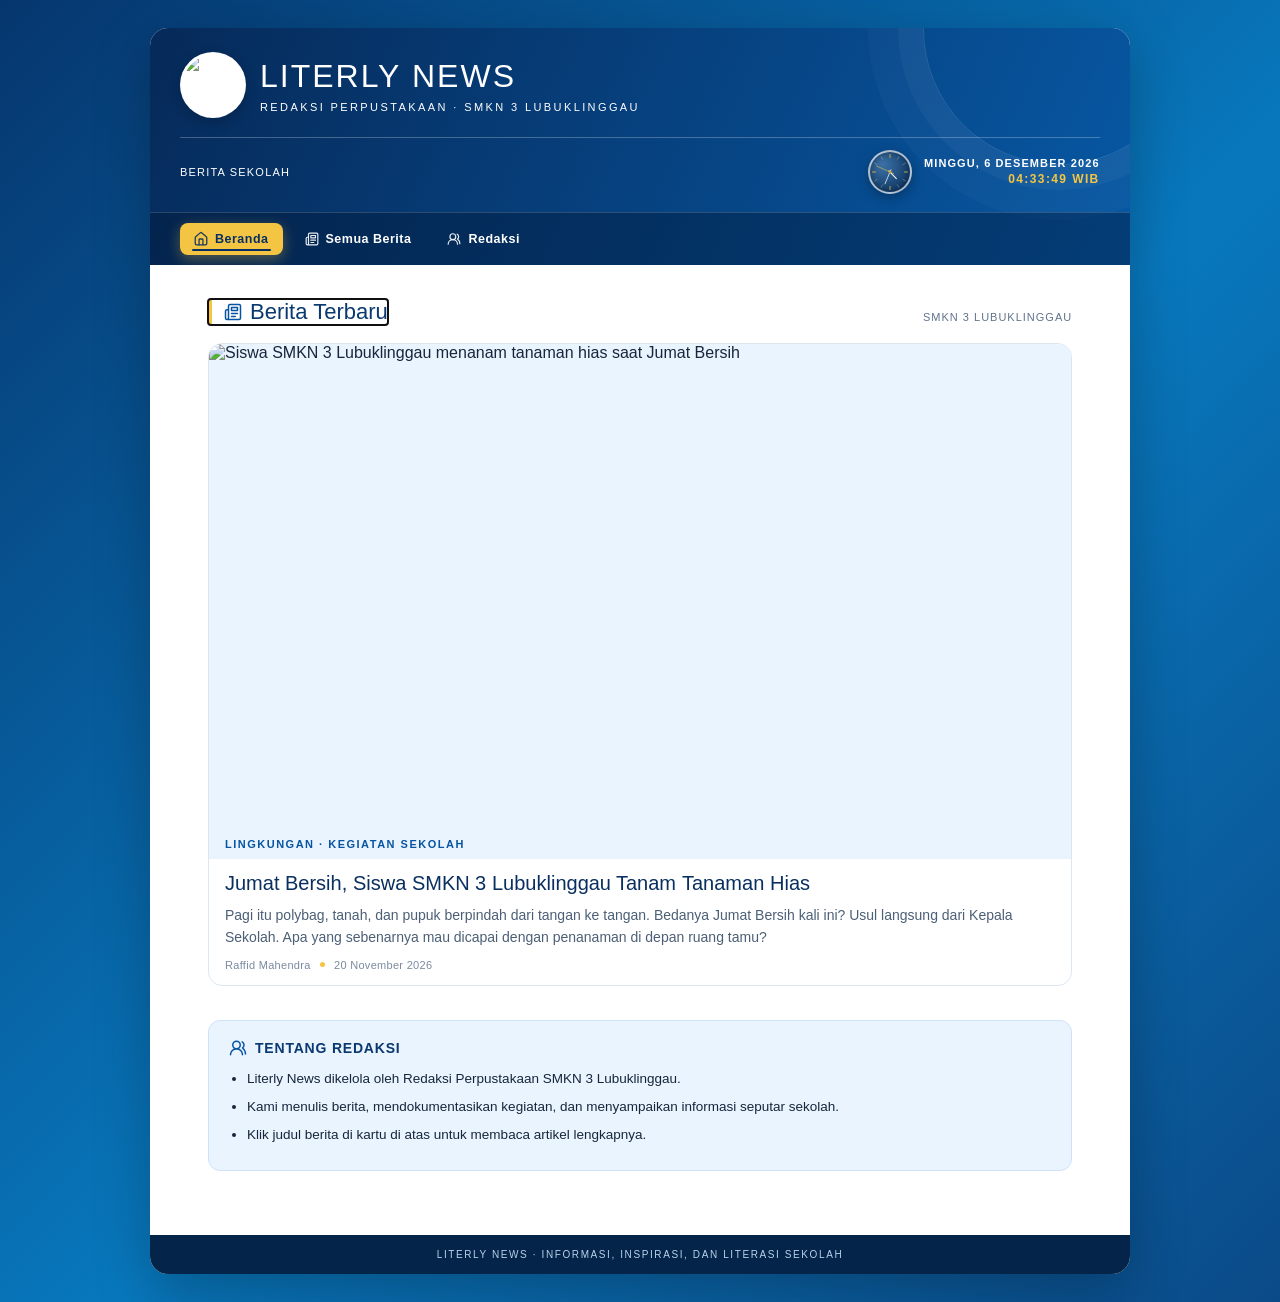
==== index.html @ e8be9c60 "Add files via upload" ====
<!DOCTYPE html>
<html lang="id">
<head>
<meta charset="UTF-8">
<meta name="viewport" content="width=device-width, initial-scale=1.0">
<meta name="theme-color" content="#073b78">
<title>Literly News</title>
<meta name="description" content="Literly News, media berita Redaksi Perpustakaan SMKN 3 Lubuklinggau. Liputan kegiatan sekolah, dokumentasi, dan informasi terbaru seputar siswa dan guru.">
<meta name="keywords" content="Literly News, SMKN 3 Lubuklinggau, berita sekolah, redaksi perpustakaan, kegiatan siswa">
<meta name="author" content="Redaksi Perpustakaan SMKN 3 Lubuklinggau">
<meta name="robots" content="index, follow">
<link rel="canonical" href="https://literlynews.my.id/">
<link rel="icon" type="image/png" href="assets/logo.png">
<link rel="apple-touch-icon" href="assets/logo.png">
<link rel="shortcut icon" href="assets/logo.png">
<meta property="og:type" content="website">
<meta property="og:site_name" content="Literly News">
<meta property="og:locale" content="id_ID">
<meta property="og:title" content="Literly News">
<meta property="og:description" content="Media berita Redaksi Perpustakaan SMKN 3 Lubuklinggau: liputan kegiatan sekolah, dokumentasi, dan informasi terbaru.">
<meta property="og:image" content="https://literlynews.my.id/assets/banner-utama.jpg">
<meta property="og:image:width" content="1200">
<meta property="og:image:height" content="650">
<meta property="og:url" content="https://literlynews.my.id/">
<meta name="twitter:card" content="summary_large_image">
<meta name="twitter:title" content="Literly News">
<meta name="twitter:description" content="Media berita Redaksi Perpustakaan SMKN 3 Lubuklinggau: liputan kegiatan sekolah, dokumentasi, dan informasi terbaru.">
<meta name="twitter:image" content="https://literlynews.my.id/assets/banner.jpg">
<script type="application/ld+json">
{
  "@context": "https://schema.org",
  "@type": "NewsMediaOrganization",
  "name": "Literly News",
  "url": "https://literlynews.my.id",
  "logo": "https://literlynews.my.id/assets/logo.png",
  "parentOrganization": {
    "@type": "EducationalOrganization",
    "name": "SMKN 3 Lubuklinggau"
  }
}
</script>
<style>
@font-face {
  font-family: 'Poppins';
  src: url('assets/fonts/Poppins.ttf') format('truetype');
  font-weight: normal;
  font-style: normal;
  font-display: swap;
}
@font-face {
  font-family: 'Impact Display';
  src: url('assets/fonts/Impact.ttf') format('truetype');
  font-weight: normal;
  font-style: normal;
  font-display: swap;
}
@font-face {
  font-family: 'Arial Narrow Custom';
  src: url('assets/fonts/ArialNarrow.ttf') format('truetype');
  font-weight: normal;
  font-style: normal;
  font-display: swap;
}

:root {
  --navy: #082f63;
  --blue: #0755a2;
  --sky: #eaf4ff;
  --ink: #17263b;
  --muted: #60738c;
  --gold: #f4c542;
  --white: #fff;
  --font-body: 'Poppins', Arial, Helvetica, sans-serif;
  --font-display: 'Impact Display', Impact, 'Arial Narrow Custom', sans-serif;
  --font-label: 'Arial Narrow Custom', 'Arial Narrow', Arial, sans-serif;
  --ease-reveal: cubic-bezier(.16, .84, .44, 1);
  --ease-spring: cubic-bezier(.34, 1.56, .64, 1);
}

* { box-sizing: border-box; }
html { scroll-behavior: smooth; }

body {
  margin: 0;
  color: var(--ink);
  font-family: var(--font-body);
  background: linear-gradient(135deg, #06366e 0%, #0878bd 55%, #0b4a88 100%);
  min-height: 100vh;
  padding: 28px 14px;
}

.page {
  max-width: 980px;
  margin: 0 auto;
  background: #fff;
  border-radius: 18px;
  overflow: hidden;
  box-shadow: 0 18px 55px rgba(0,0,0,.25);
  position: relative;
}

.masthead {
  background: linear-gradient(115deg, #062a59, #0758a4);
  color: #fff;
  padding: 24px 30px 20px;
  position: relative;
  overflow: hidden;
}

.masthead::after {
  content: "";
  position: absolute;
  width: 270px;
  height: 270px;
  border: 1px solid rgba(255,255,255,.13);
  border-radius: 50%;
  right: -65px;
  top: -135px;
  box-shadow: 0 0 0 25px rgba(255,255,255,.035), 0 0 0 55px rgba(255,255,255,.025);
  pointer-events: none;
}

.brand {
  display: flex;
  align-items: center;
  gap: 14px;
  position: relative;
  z-index: 1;
}

.brand img {
  width: 66px;
  height: 66px;
  object-fit: contain;
  background: #fff;
  border-radius: 50%;
  padding: 3px;
  box-shadow: 0 4px 14px rgba(0,0,0,.2);
}

.brand-name {
  font-family: var(--font-display);
  font-weight: 400;
  font-size: clamp(23px, 4.4vw, 32px);
  letter-spacing: 2px;
}

.brand-sub {
  font-family: var(--font-label);
  font-size: 11px;
  letter-spacing: 2.4px;
  text-transform: uppercase;
  opacity: .88;
  margin-top: 6px;
}

.topline {
  font-family: var(--font-label);
  margin-top: 19px;
  border-top: 1px solid rgba(255,255,255,.25);
  padding-top: 12px;
  display: flex;
  justify-content: space-between;
  align-items: center;
  gap: 12px;
  flex-wrap: wrap;
  font-size: 11px;
  letter-spacing: 1.2px;
  text-transform: uppercase;
  position: relative;
  z-index: 1;
}

.clock-widget {
  display: inline-flex;
  align-items: center;
  gap: 12px;
}

.analog-clock {
  width: 44px;
  height: 44px;
  border-radius: 50%;
  background: radial-gradient(circle at 30% 30%, rgba(255,255,255,.22), rgba(4, 24, 52, .65));
  border: 2px solid rgba(255,255,255,.65);
  box-shadow: 0 4px 12px rgba(0,0,0,.28), inset 0 0 8px rgba(0,0,0,.35);
  flex: 0 0 auto;
}

.analog-clock .tick {
  stroke: rgba(255,255,255,.55);
  stroke-width: 1.2;
  stroke-linecap: round;
}

.analog-clock .tick-major {
  stroke: var(--gold);
  stroke-width: 1.8;
}

.analog-clock .hand-hour {
  stroke: #fff;
  stroke-width: 2.4;
  stroke-linecap: round;
}

.analog-clock .hand-min {
  stroke: #e2f0ff;
  stroke-width: 1.8;
  stroke-linecap: round;
}

.analog-clock .hand-sec {
  stroke: var(--gold);
  stroke-width: 1.2;
  stroke-linecap: round;
  transition: transform .15s cubic-bezier(.4, 2.08, .55, .44);
}

.clock-text {
  display: flex;
  flex-direction: column;
  align-items: flex-end;
  line-height: 1.35;
}

.clock-date {
  font-weight: 700;
  color: #fff;
  letter-spacing: 1.1px;
}

.clock-time {
  font-variant-numeric: tabular-nums;
  color: var(--gold);
  font-weight: 700;
  font-size: 12px;
  letter-spacing: 1.4px;
}

/* Navigasi Utama */
.main-nav {
  position: relative;
  z-index: 10;
  display: flex;
  align-items: center;
  gap: 8px;
  margin: 18px -30px -20px;
  padding: 10px 30px;
  background: rgba(2,25,55,.42);
  border-top: 1px solid rgba(255,255,255,.16);
  overflow-x: auto;
  scrollbar-width: none;
}
.main-nav::-webkit-scrollbar { display: none; }

.nav-indicator {
  position: absolute;
  top: 10px;
  bottom: 10px;
  left: 0;
  background: var(--gold);
  border-radius: 8px;
  box-shadow: 0 4px 14px rgba(244, 197, 66, .35);
  transition: transform .38s var(--ease-spring), width .38s var(--ease-spring), opacity .25s ease;
  z-index: 0;
  pointer-events: none;
}

.main-nav a {
  font-family: var(--font-label);
  color: #fff;
  text-decoration: none;
  white-space: nowrap;
  font-size: 12.5px;
  font-weight: 700;
  letter-spacing: .5px;
  padding: 9px 14px;
  border-radius: 8px;
  display: inline-flex;
  align-items: center;
  gap: 7px;
  position: relative;
  z-index: 1;
  overflow: hidden;
  transition: color .28s ease, transform .22s var(--ease-spring), background-color .25s ease;
  -webkit-tap-highlight-color: transparent;
  cursor: pointer;
}

.main-nav a:not([aria-current="page"]):hover,
.main-nav a:not([aria-current="page"]):focus-visible {
  background: rgba(255,255,255,.14);
  transform: translateY(-2px);
  outline: none;
}

.main-nav a:active {
  transform: scale(0.95);
}

.main-nav a .icon {
  transition: transform .3s var(--ease-spring), color .28s ease;
}

.main-nav a:hover .icon {
  transform: scale(1.18) rotate(-6deg);
}

.main-nav a::after {
  content: "";
  position: absolute;
  left: 12px;
  right: 12px;
  bottom: 4px;
  height: 2.5px;
  border-radius: 2px;
  background: currentColor;
  transform: scaleX(0);
  transform-origin: center;
  transition: transform .35s var(--ease-spring), opacity .25s ease;
  opacity: 0;
}

.main-nav a:not([aria-current="page"]):hover::after {
  transform: scaleX(0.65);
  opacity: .75;
}

.main-nav a[aria-current="page"] {
  color: #082f63;
}

.main-nav a[aria-current="page"] .icon {
  color: #082f63;
  transform: scale(1.1);
}

.main-nav a[aria-current="page"]::after {
  background: #082f63;
  transform: scaleX(1);
  opacity: 1;
}

.main-nav.no-indicator a[aria-current="page"] {
  background: var(--gold);
}

section[id],
article[id],
figure[id] {
  scroll-margin-top: 18px;
}

.content {
  padding: 34px clamp(20px, 5vw, 58px) 40px;
  position: relative;
  display: grid;
}

.content > .watermark,
.content > .view {
  grid-area: 1 / 1;
}

/* Memastikan view yang disembunyikan menggunakan display: none agar tidak menutupi view aktif */
.view[hidden] {
  display: none !important;
}

.watermark {
  position: absolute;
  width: min(48%, 360px);
  left: 50%;
  top: 48%;
  transform: translate(-50%, -50%);
  opacity: .055;
  pointer-events: none;
  z-index: 0;
}

.article {
  position: relative;
  z-index: 1;
}

.kicker {
  font-family: var(--font-label);
  color: var(--blue);
  font-size: 12px;
  font-weight: 800;
  letter-spacing: 2px;
  text-transform: uppercase;
}

h1 {
  font-family: var(--font-display);
  font-weight: 400;
  color: #092f60;
  font-size: clamp(28px, 5vw, 44px);
  line-height: 1.15;
  margin: 12px 0 14px;
  letter-spacing: .3px;
}

.deck {
  color: #52677f;
  font-size: 16px;
  line-height: 1.6;
  max-width: 780px;
  margin: 0 0 20px;
}

.byline {
  font-family: var(--font-label);
  display: flex;
  align-items: center;
  gap: 10px;
  border-top: 1px solid #dce6f0;
  border-bottom: 1px solid #dce6f0;
  padding: 12px 0;
  margin-bottom: 22px;
  color: #51657c;
  font-size: 12px;
  letter-spacing: .3px;
  flex-wrap: wrap;
}

.byline .icon {
  width: 14px;
  height: 14px;
  color: var(--blue);
}

.dot {
  width: 5px;
  height: 5px;
  background: var(--gold);
  border-radius: 50%;
  flex: 0 0 auto;
}

.hero {
  margin: 0 0 22px;
}

.hero img {
  width: 100%;
  max-height: 490px;
  object-fit: cover;
  display: block;
  border-radius: 12px;
}

figcaption {
  font-size: 12px;
  color: #66788c;
  line-height: 1.5;
  margin-top: 8px;
}

p {
  font-size: 15.5px;
  line-height: 1.75;
  margin: 0 0 16px;
  text-align: left;
}

.lead {
  font-size: 16px;
}

.lead::first-letter {
  font-family: var(--font-display);
  float: left;
  font-size: 52px;
  line-height: .85;
  padding: 6px 8px 0 0;
  color: #0755a2;
  font-weight: 400;
}

h2 {
  font-family: var(--font-display);
  font-weight: 400;
  color: #0a3970;
  font-size: 22px;
  margin: 28px 0 12px;
  padding-left: 12px;
  border-left: 4px solid var(--gold);
  display: flex;
  align-items: center;
  gap: 8px;
}

.pullquote {
  margin: 22px 0;
  padding: 18px 20px;
  background: #eaf4ff;
  border-radius: 10px;
  border-left: 4px solid #0a62ad;
  color: #123c6d;
  font-size: 17px;
  line-height: 1.5;
  font-weight: 600;
}

.gallery {
  display: grid;
  grid-template-columns: 1fr 1fr;
  gap: 14px;
  margin: 20px 0 10px;
}

.gallery figure { margin: 0; }

.gallery img {
  width: 100%;
  height: 240px;
  object-fit: cover;
  border-radius: 10px;
  display: block;
}

.facts {
  background: rgba(231,243,255,.88);
  border: 1px solid #cfe2f6;
  border-radius: 12px;
  padding: 18px 20px;
  margin: 24px 0;
}

.facts h3 {
  font-family: var(--font-label);
  margin: 0 0 12px;
  color: #0a3970;
  font-size: 14px;
  letter-spacing: .8px;
  display: flex;
  align-items: center;
  gap: 8px;
}

.facts ul {
  margin: 0;
  padding-left: 18px;
}

.facts li {
  margin: 7px 0;
  font-size: 13.5px;
  line-height: 1.55;
}

.credits {
  margin-top: 30px;
  background: #082f63;
  color: #fff;
  border-radius: 12px;
  padding: 20px 22px;
}

.credits h2 {
  color: #fff;
  border-color: var(--gold);
  margin: 0 0 14px;
  font-size: 19px;
}

.credit-grid {
  display: grid;
  grid-template-columns: 1fr 1fr;
  gap: 12px 24px;
}

.credit-item {
  border-bottom: 1px solid rgba(255,255,255,.17);
  padding-bottom: 8px;
}

.credit-label {
  font-family: var(--font-label);
  color: #a9d3ff;
  font-size: 10px;
  letter-spacing: 1.4px;
  text-transform: uppercase;
  margin-bottom: 4px;
}

.credit-name {
  font-size: 13px;
  font-weight: 700;
  line-height: 1.45;
}

footer {
  font-family: var(--font-label);
  background: #05244a;
  color: #b9d2ec;
  text-align: center;
  padding: 14px;
  font-size: 10px;
  letter-spacing: 1.6px;
  text-transform: uppercase;
}

.back-home {
  font-family: var(--font-label);
  position: absolute;
  z-index: 5;
  top: 14px;
  left: 16px;
  background: rgba(8, 47, 99, .85);
  color: #fff;
  text-decoration: none;
  font-size: 11px;
  font-weight: 700;
  letter-spacing: .5px;
  padding: 8px 14px;
  border-radius: 20px;
  backdrop-filter: blur(4px);
  display: inline-flex;
  align-items: center;
  gap: 6px;
  transition: background .25s ease, transform .25s var(--ease-spring);
  cursor: pointer;
}

.back-home:hover {
  background: var(--gold);
  color: #082f63;
  transform: translateX(-3px);
}

.section-title {
  display: flex;
  align-items: baseline;
  justify-content: space-between;
  gap: 10px;
  margin: 0 0 18px;
}

.section-title h2 {
  margin: 0;
  padding-left: 12px;
  border-left: 4px solid var(--gold);
  color: #0a3970;
  font-size: 22px;
  display: flex;
  align-items: center;
  gap: 8px;
}

.section-title span {
  font-family: var(--font-label);
  font-size: 11px;
  color: var(--muted);
  letter-spacing: 1px;
  text-transform: uppercase;
}

.news-grid {
  display: grid;
  grid-template-columns: 1fr;
  gap: 18px;
  position: relative;
  z-index: 1;
}

.news-card {
  display: block;
  text-decoration: none;
  color: inherit;
  border: 1px solid #dce6f0;
  border-radius: 14px;
  overflow: hidden;
  background: #fff;
  cursor: pointer;
  transition: box-shadow .28s ease, transform .28s var(--ease-spring), border-color .28s ease;
}

.news-card:hover,
.news-card:focus {
  box-shadow: 0 14px 32px rgba(8,47,99,.18);
  border-color: #b4d1f0;
  transform: translateY(-4px);
  outline: none;
}

.news-card-thumb {
  width: 100%;
  aspect-ratio: 16 / 9;
  overflow: hidden;
  background: var(--sky);
}

.news-card-thumb img {
  width: 100%;
  height: 100%;
  object-fit: cover;
  display: block;
  transition: transform .45s var(--ease-reveal);
}

.news-card:hover .news-card-thumb img {
  transform: scale(1.03);
}

.news-card-kicker {
  font-family: var(--font-label);
  background: var(--sky);
  color: var(--blue);
  font-size: 11px;
  font-weight: 800;
  letter-spacing: 1.5px;
  text-transform: uppercase;
  padding: 9px 16px;
}

.news-card-title {
  font-family: var(--font-display);
  font-weight: 400;
  font-size: 20px;
  color: #092f60;
  line-height: 1.25;
  padding: 12px 16px 8px;
  margin: 0;
}

.news-card-summary {
  font-size: 14px;
  line-height: 1.6;
  color: #4c5f76;
  padding: 0 16px 10px;
  margin: 0;
}

.news-card-meta {
  font-family: var(--font-label);
  display: flex;
  gap: 9px;
  align-items: center;
  padding: 0 16px 14px;
  color: #7a8aa0;
  font-size: 11px;
  letter-spacing: .3px;
}

.empty-state {
  font-size: 13.5px;
  color: var(--muted);
  padding: 20px 2px;
}

/* Ikon SVG */
.icon {
  display: inline-block;
  width: 1em;
  height: 1em;
  flex: 0 0 auto;
  vertical-align: -0.15em;
  fill: none;
  stroke: currentColor;
  stroke-width: 2;
  stroke-linecap: round;
  stroke-linejoin: round;
}

.main-nav .icon {
  width: 14px;
  height: 14px;
  opacity: .92;
}

.section-title h2 .icon,
.facts h3 .icon {
  width: 18px;
  height: 18px;
  color: var(--blue);
}

.credits h2 .icon {
  width: 18px;
  height: 18px;
  color: var(--gold);
}

/* Sistem Animasi & Reveal */
@keyframes litFadeSlideUp {
  from { opacity: 0; transform: translateY(20px); }
  to   { opacity: 1; transform: translateY(0); }
}
@keyframes litFadeSlideDown {
  from { opacity: 0; transform: translateY(-20px); }
  to   { opacity: 1; transform: translateY(0); }
}
@keyframes litSlideLeft {
  from { opacity: 0; transform: translateX(24px); }
  to   { opacity: 1; transform: translateX(0); }
}
@keyframes litSlideRight {
  from { opacity: 0; transform: translateX(-24px); }
  to   { opacity: 1; transform: translateX(0); }
}
@keyframes litZoomIn {
  from { opacity: 0; transform: scale(.88); }
  to   { opacity: 1; transform: scale(1); }
}
@keyframes litZoomOut {
  from { opacity: 0; transform: scale(1.1); }
  to   { opacity: 1; transform: scale(1); }
}
@keyframes litBlurIn {
  from { opacity: 0; filter: blur(8px); transform: translateY(8px); }
  to   { opacity: 1; filter: blur(0); transform: translateY(0); }
}
@keyframes litRotateIn {
  from { opacity: 0; transform: rotate(-4deg) translateY(10px); }
  to   { opacity: 1; transform: rotate(0) translateY(0); }
}
@keyframes litFlipUp {
  from { opacity: 0; transform: perspective(700px) rotateX(45deg); }
  to   { opacity: 1; transform: perspective(700px) rotateX(0); }
}
@keyframes litFlipDown {
  from { opacity: 0; transform: perspective(700px) rotateX(-45deg); }
  to   { opacity: 1; transform: perspective(700px) rotateX(0); }
}
@keyframes litWipeLeft {
  from { opacity: 0; clip-path: inset(0 100% 0 0); }
  to   { opacity: 1; clip-path: inset(0 0 0 0); }
}
@keyframes litWipeRight {
  from { opacity: 0; clip-path: inset(0 0 0 100%); }
  to   { opacity: 1; clip-path: inset(0 0 0 0); }
}
@keyframes litPopIn {
  0%   { opacity: 0; transform: scale(.75); }
  70%  { opacity: 1; transform: scale(1.04); }
  100% { opacity: 1; transform: scale(1); }
}
@keyframes litBounceIn {
  0%   { opacity: 0; transform: translateY(-16px); }
  60%  { opacity: 1; transform: translateY(4px); }
  80%  { transform: translateY(-2px); }
  100% { opacity: 1; transform: translateY(0); }
}
@keyframes litFloatIn {
  from { opacity: 0; transform: translateY(14px) scale(.98); }
  to   { opacity: 1; transform: translateY(0) scale(1); }
}
@keyframes litSoftFocus {
  from { opacity: 0; filter: blur(8px); }
  to   { opacity: 1; filter: blur(0); }
}
@keyframes litScaleUp {
  from { opacity: 0; transform: scale(.92) translateY(8px); }
  to   { opacity: 1; transform: scale(1) translateY(0); }
}
@keyframes litWordIn {
  0%   { opacity: 0; transform: translateY(.65em) scale(.94); filter: blur(4px); }
  100% { opacity: 1; transform: translateY(0) scale(1); filter: blur(0); }
}

.reveal { opacity: 1; }
.lit-word { display: inline-block; will-change: transform, opacity, filter; }
.text-motion { backface-visibility: hidden; }

@media (prefers-reduced-motion: no-preference) {
  .reveal { opacity: 0; }
  .reveal.is-visible {
    animation: litFadeSlideUp .68s var(--ease-reveal) both;
    animation-delay: var(--reveal-delay, 0s);
  }
  .lit-word { opacity: 0; }
  .reveal-text.is-visible .lit-word {
    animation: litWordIn .58s var(--ease-spring) both;
  }
  .text-motion {
    opacity: 0;
    will-change: transform, opacity, filter;
  }
  .text-motion.is-text-visible {
    animation-name: var(--text-anim, litFadeSlideUp);
    animation-duration: .72s;
    animation-timing-function: var(--ease-reveal);
    animation-delay: var(--text-delay, 0ms);
    animation-fill-mode: both;
  }
}

.news-card-thumb.vt-share,
.hero img.vt-share {
  view-transition-name: article-hero;
}
::view-transition-old(article-hero),
::view-transition-new(article-hero) {
  height: 100%;
  object-fit: cover;
  overflow: hidden;
}
::view-transition-group(root) {
  animation-duration: .4s;
  animation-timing-function: ease-in-out;
}
@keyframes slide-to-left { to { transform: translateX(-100%); } }
@keyframes slide-from-right { from { transform: translateX(100%); } }
@keyframes slide-to-right { to { transform: translateX(100%); } }
@keyframes slide-from-left { from { transform: translateX(-100%); } }
html:active-view-transition-type(forward)::view-transition-old(root) { animation-name: slide-to-left; }
html:active-view-transition-type(forward)::view-transition-new(root) { animation-name: slide-from-right; }
html:active-view-transition-type(backward)::view-transition-old(root) { animation-name: slide-to-right; }
html:active-view-transition-type(backward)::view-transition-new(root) { animation-name: slide-from-left; }
@media (prefers-reduced-motion: reduce) {
  ::view-transition-group(*),
  ::view-transition-old(*),
  ::view-transition-new(*) {
    animation: none !important;
  }
}

@media (max-width: 620px) {
  body {
    padding: 0;
    background: #082f63;
  }
  .page { border-radius: 0; }
  .masthead { padding: 20px; }
  .main-nav {
    margin: 16px -20px -20px;
    padding: 9px 14px;
    gap: 4px;
  }
  .nav-indicator {
    top: 9px;
    bottom: 9px;
  }
  .main-nav a {
    font-size: 11px;
    padding: 9px 11px;
  }
  .content { padding: 24px 16px 28px; }
  .gallery { grid-template-columns: 1fr; }
  .gallery img {
    height: auto;
    max-height: 320px;
  }
  .credit-grid { grid-template-columns: 1fr; }
  p { font-size: 15px; }
  .back-home {
    position: static;
    display: inline-flex;
    margin: 0 0 14px;
  }
  h1 { font-size: clamp(24px, 6.5vw, 32px); }
  .news-card-title { font-size: 18px; }
}

@media print {
  body { background: #fff; padding: 0; }
  .page { box-shadow: none; border-radius: 0; }
}
</style>
</head>
<body>
<div class="page">
  <header class="masthead">
    <div class="brand">
      <img src="assets/logo.png" alt="Logo Literly News">
      <div>
        <div class="brand-name reveal" style="--reveal-delay:.05s" data-reveal-text>LITERLY NEWS</div>
        <div class="brand-sub">Redaksi Perpustakaan · SMKN 3 Lubuklinggau</div>
      </div>
    </div>
    <div class="topline">
      <span>Berita Sekolah</span>
      <div class="clock-widget" aria-label="Waktu saat ini">
        <svg class="analog-clock" viewBox="0 0 100 100" aria-hidden="true">
          <line class="tick tick-major" x1="50" y1="6" x2="50" y2="14"/>
          <line class="tick" x1="72" y1="11.9" x2="68.5" y2="18"/>
          <line class="tick" x1="88.1" y1="28" x2="82" y2="31.5"/>
          <line class="tick tick-major" x1="94" y1="50" x2="86" y2="50"/>
          <line class="tick" x1="88.1" y1="72" x2="82" y2="68.5"/>
          <line class="tick" x1="72" y1="88.1" x2="68.5" y2="82"/>
          <line class="tick tick-major" x1="50" y1="94" x2="50" y2="86"/>
          <line class="tick" x1="28" y1="88.1" x2="31.5" y2="82"/>
          <line class="tick" x1="11.9" y1="72" x2="18" y2="68.5"/>
          <line class="tick tick-major" x1="6" y1="50" x2="14" y2="50"/>
          <line class="tick" x1="11.9" y1="28" x2="18" y2="31.5"/>
          <line class="tick" x1="28" y1="11.9" x2="31.5" y2="18"/>
          <line id="clock-hour" class="hand-hour" x1="50" y1="54" x2="50" y2="27"/>
          <line id="clock-min" class="hand-min" x1="50" y1="56" x2="50" y2="18"/>
          <line id="clock-sec" class="hand-sec" x1="50" y1="60" x2="50" y2="14"/>
          <circle cx="50" cy="50" r="3.5" fill="#f4c542"/>
          <circle cx="50" cy="50" r="1.5" fill="#082f63"/>
        </svg>
        <div class="clock-text">
          <span class="clock-date" id="live-date">Sabtu, 21 November 2026</span>
          <span class="clock-time" id="live-time">13:40:00 WIB</span>
        </div>
      </div>
    </div>
    <nav class="main-nav no-indicator" aria-label="Menu utama">
      <div class="nav-indicator" aria-hidden="true"></div>
      <a href="#beranda">
        <svg class="icon" viewBox="0 0 24 24" aria-hidden="true"><path d="M15 21v-8a1 1 0 0 0-1-1h-4a1 1 0 0 0-1 1v8"/><path d="M3 10a2 2 0 0 1 .709-1.528l7-5.999a2 2 0 0 1 2.582 0l7 5.999A2 2 0 0 1 21 10v9a2 2 0 0 1-2 2H5a2 2 0 0 1-2-2z"/></svg>
        Beranda
      </a>
      <a href="#berita">
        <svg class="icon" viewBox="0 0 24 24" aria-hidden="true"><path d="M4 22h16a2 2 0 0 0 2-2V4a2 2 0 0 0-2-2H8a2 2 0 0 0-2 2v16a2 2 0 0 1-2 2Zm0 0a2 2 0 0 1-2-2v-9c0-1.1.9-2 2-2h2"/><path d="M18 14h-8"/><path d="M15 18h-5"/><path d="M10 6h8v4h-8V6Z"/></svg>
        Semua Berita
      </a>
      <a href="#redaksi">
        <svg class="icon" viewBox="0 0 24 24" aria-hidden="true"><path d="M18 21a8 8 0 0 0-16 0"/><circle cx="10" cy="8" r="5"/><path d="M22 20c0-3.37-2-6.5-4-8a5 5 0 0 0-.45-8.3"/></svg>
        Redaksi
      </a>
    </nav>
  </header>

  <main class="content">
    <img class="watermark" src="assets/logo.png" alt="">

    <div id="beranda" class="view">
      <section id="berita">
        <div class="section-title reveal">
          <h2 id="judul-beranda" tabindex="-1">
            <svg class="icon" viewBox="0 0 24 24" aria-hidden="true"><path d="M4 22h16a2 2 0 0 0 2-2V4a2 2 0 0 0-2-2H8a2 2 0 0 0-2 2v16a2 2 0 0 1-2 2Zm0 0a2 2 0 0 1-2-2v-9c0-1.1.9-2 2-2h2"/><path d="M18 14h-8"/><path d="M15 18h-5"/><path d="M10 6h8v4h-8V6Z"/></svg>
            Berita Terbaru
          </h2>
          <span>SMKN 3 Lubuklinggau</span>
        </div>

        <div class="news-grid"></div>
        <noscript>
          <p class="empty-state">Aktifkan JavaScript untuk melihat daftar berita, atau buka tautan berita secara langsung lewat tagar (#) di URL.</p>
        </noscript>
      </section>

      <section class="facts reveal" id="redaksi" style="margin-top:34px;">
        <h3>
          <svg class="icon" viewBox="0 0 24 24" aria-hidden="true"><path d="M18 21a8 8 0 0 0-16 0"/><circle cx="10" cy="8" r="5"/><path d="M22 20c0-3.37-2-6.5-4-8a5 5 0 0 0-.45-8.3"/></svg>
          TENTANG REDAKSI
        </h3>
        <ul>
          <li>Literly News dikelola oleh Redaksi Perpustakaan SMKN 3 Lubuklinggau.</li>
          <li>Kami menulis berita, mendokumentasikan kegiatan, dan menyampaikan informasi seputar sekolah.</li>
          <li>Klik judul berita di kartu di atas untuk membaca artikel lengkapnya.</li>
        </ul>
      </section>
    </div>

    <!-- Perbaikan pada elemen article agar tidak tertahan oleh atribut hidden hingga menghalangi klik -->
    <article class="article view" id="artikel-jumat-bersih" hidden>
      <a href="#beranda" class="back-home">
        <svg class="icon" viewBox="0 0 24 24" aria-hidden="true"><path d="m12 19-7-7 7-7"/><path d="M19 12H5"/></svg>
        Kembali ke Beranda
      </a>
      <div class="kicker">Lingkungan · Kegiatan Sekolah</div>
      <h1 data-reveal-text>Jumat Bersih, Siswa SMKN 3 Lubuklinggau Tanam Tanaman Hias</h1>
      <div class="deck">Lewat Jumat Bersih, siswa bersama guru menata dan menanam berbagai tanaman di depan ruang tamu sekolah. Tujuannya sederhana: menambah hijau dan membuat lingkungan lebih asri.</div>
      <div class="byline">
        <strong>
          <svg class="icon" viewBox="0 0 24 24" aria-hidden="true"><circle cx="12" cy="8" r="5"/><path d="M20 21a8 8 0 0 0-16 0"/></svg>
          Reporter: Raffid Mahendra
        </strong>
        <span class="dot"></span>
        <span>
          <svg class="icon" viewBox="0 0 24 24" aria-hidden="true"><path d="M20 10c0 4.993-5.539 10.193-7.399 11.799a1 1 0 0 1-1.202 0C9.539 20.193 4 14.993 4 10a8 8 0 0 1 16 0"/><circle cx="12" cy="10" r="3"/></svg>
          SMKN 3 Lubuklinggau
        </span>
        <span class="dot"></span>
        <span>
          <svg class="icon" viewBox="0 0 24 24" aria-hidden="true"><path d="M8 2v4"/><path d="M16 2v4"/><rect width="18" height="18" x="3" y="4" rx="2"/><path d="M3 10h18"/><path d="M8 14h.01"/><path d="M12 14h.01"/><path d="M16 14h.01"/><path d="M8 18h.01"/><path d="M12 18h.01"/><path d="M16 18h.01"/></svg>
          20 November 2026
        </span>
      </div>

      <figure class="hero reveal">
        <img src="assets/jumat-pembersihan/wawancara.jpg" alt="Raffid Mahendra mewawancarai guru SMKN 3 Lubuklinggau">
        <figcaption>Raffid Mahendra mewawancarai Apriana Suzanti, S.Pd., soal kegiatan Jumat Bersih dan penanaman tanaman di sekolah.</figcaption>
      </figure>

      <p class="lead">Lubuklinggau — Jumat, 20 November 2026, SMKN 3 Lubuklinggau menggelar Jumat Bersih. Selain membersihkan area sekolah, siswa dan siswi juga menanam tanaman hias di depan ruang tamu. Kegiatan ini jadi salah satu cara sekolah menambah tanaman dan membuat halaman lebih hijau serta nyaman.</p>

      <p>Dari wawancara dengan Apriana Suzanti, S.Pd., penanaman dilakukan memakai polybag. Siswa bekerja bersama: menyiapkan tanah, menaruh pupuk, menanam, lalu menyiram agar tanaman bisa tumbuh baik.</p>

      <h2 class="reveal">Kerja Sama Siswa Jadi Kunci</h2>
      <p>Supaya cepat dan rapi, siswa membagi tugas. Ada yang mengisi tanah ke polybag, ada yang menambahkan pupuk, menanam bibit, dan menyiram. Setiap orang punya peran, jadi semuanya ikut bergerak.</p>

      <div class="pullquote reveal">“Kegiatan ini dilakukan untuk mengembangbiakkan tanaman yang ada serta melakukan penghijauan di beberapa lokasi di SMKN 3 Lubuklinggau agar lingkungan menjadi lebih asri dan segar.”</div>

      <p>Menurut Apriana Suzanti, S.Pd., ide ini datang dari Kepala SMKN 3 Lubuklinggau, Suhar Jendro, S.Pd., M.Pd. Penanaman tidak cuma di depan ruang tamu, tapi juga bagian dari upaya penghijauan di beberapa titik sekolah.</p>

      <div class="gallery reveal" id="galeri-jumat-bersih">
        <figure>
          <img src="assets/jumat-pembersihan/galeri-1.jpg" alt="Siswa menanam tanaman ke dalam polybag">
          <figcaption>Siswa mengisi polybag dengan media tanam dan menanam tumbuhan.</figcaption>
        </figure>
        <figure>
          <img src="assets/jumat-pembersihan/galeri-2.jpg" alt="Kegiatan Jumat Bersih di halaman SMKN 3 Lubuklinggau">
          <figcaption>Siswa dan guru bergotong royong merapikan serta menghijaukan lingkungan sekolah.</figcaption>
        </figure>
      </div>

      <h2 class="reveal">Lingkungan Sekolah yang Lebih Asri</h2>
      <p>Jumat Bersih kali ini menunjukkan bahwa kepedulian terhadap lingkungan bisa dimulai dari hal kecil yang dikerjakan bersama. Dengan pembagian tugas dan semangat gotong royong, proses penanaman berjalan lebih efektif.</p>

      <p>Harapannya, tanaman yang sudah ditanam terus dirawat. Lingkungan sekolah yang hijau dan tertata bisa membuat suasana lebih nyaman bagi seluruh warga SMKN 3 Lubuklinggau.</p>

      <section class="facts reveal" id="tentang-jumat-bersih">
        <h3>
          <svg class="icon" viewBox="0 0 24 24" aria-hidden="true"><circle cx="12" cy="12" r="10"/><path d="M12 16v-4"/><path d="M12 8h.01"/></svg>
          FAKTA KEGIATAN · 5W + 1H
        </h3>
        <ul>
          <li><strong>Apa:</strong> Jumat Bersih dan penanaman tanaman hias serta tanaman lainnya.</li>
          <li><strong>Siapa:</strong> Siswa dan siswi SMKN 3 Lubuklinggau; diusulkan oleh Kepala Sekolah, Suhar Jendro, S.Pd., M.Pd.</li>
          <li><strong>Kapan:</strong> Jumat, 20 November 2026.</li>
          <li><strong>Di mana:</strong> Area depan ruang tamu sekolah; tanaman ditanam memakai polybag.</li>
          <li><strong>Mengapa:</strong> Mengembangbiakkan tanaman dan melakukan penghijauan agar lingkungan sekolah lebih asri dan segar.</li>
          <li><strong>Bagaimana:</strong> Siswa membagi tugas mengisi tanah, menambahkan pupuk, menanam, dan menyiram.</li>
        </ul>
      </section>

      <section class="credits reveal" id="kredit-jumat-bersih">
        <h2>
          <svg class="icon" viewBox="0 0 24 24" aria-hidden="true"><path d="m15.477 12.89 1.515 8.526a.5.5 0 0 1-.81.47l-3.58-2.687a1 1 0 0 0-1.197 0l-3.586 2.686a.5.5 0 0 1-.81-.469l1.514-8.526"/><circle cx="12" cy="8" r="6"/></svg>
          Kredit Redaksi
        </h2>
        <div class="credit-grid">
          <div class="credit-item">
            <div class="credit-label">Editor Video</div>
            <div class="credit-name">Raffid Mahendra · X RPL</div>
          </div>
          <div class="credit-item">
            <div class="credit-label">Web Editor</div>
            <div class="credit-name">Raffid Mahendra · X RPL</div>
          </div>
          <div class="credit-item">
            <div class="credit-label">Cameraman</div>
            <div class="credit-name">Vazel Al-Raffi Rizky Putra</div>
          </div>
          <div class="credit-item">
            <div class="credit-label">Pewawancara</div>
            <div class="credit-name">Raffid Mahendra · X RPL</div>
          </div>
          <div class="credit-item">
            <div class="credit-label">Narasumber</div>
            <div class="credit-name">Apriana Suzanti, S.Pd.</div>
          </div>
        </div>
      </section>
    </article>
  </main>
  <footer>Literly News · Informasi, Inspirasi, dan Literasi Sekolah</footer>
</div>

<script>
var ARTIKEL_LIST = [
  {
    id: 'artikel-jumat-bersih',
    kicker: 'Lingkungan · Kegiatan Sekolah',
    judul: 'Jumat Bersih, Siswa SMKN 3 Lubuklinggau Tanam Tanaman Hias',
    ringkasan: 'Pagi itu polybag, tanah, dan pupuk berpindah dari tangan ke tangan. Bedanya Jumat Bersih kali ini? Usul langsung dari Kepala Sekolah. Apa yang sebenarnya mau dicapai dengan penanaman di depan ruang tamu?',
    thumbnail: 'assets/jumat-pembersihan/galeri-1.jpg',
    thumbnailAlt: 'Siswa SMKN 3 Lubuklinggau menanam tanaman hias saat Jumat Bersih',
    reporter: 'Raffid Mahendra',
    tanggal: '20 November 2026'
  }
];

/* Jam Real-Time WIB */
function perbaruiJam() {
  var sekarang = new Date();
  var hariNama = ['Minggu', 'Senin', 'Selasa', 'Rabu', 'Kamis', 'Jumat', 'Sabtu'];
  var bulanNama = [
    'Januari', 'Februari', 'Maret', 'April', 'Mei', 'Juni',
    'Juli', 'Agustus', 'September', 'Oktober', 'November', 'Desember'
  ];

  var dateEl = document.getElementById('live-date');
  var timeEl = document.getElementById('live-time');
  var hourHand = document.getElementById('clock-hour');
  var minHand = document.getElementById('clock-min');
  var secHand = document.getElementById('clock-sec');

  var h = sekarang.getHours();
  var m = sekarang.getMinutes();
  var s = sekarang.getSeconds();

  if (dateEl) {
    dateEl.textContent = hariNama[sekarang.getDay()] + ', ' + sekarang.getDate() + ' ' + bulanNama[sekarang.getMonth()] + ' ' + sekarang.getFullYear();
  }
  if (timeEl) {
    var pad = function(n) { return n < 10 ? '0' + n : n; };
    timeEl.textContent = pad(h) + ':' + pad(m) + ':' + pad(s) + ' WIB';
  }

  var secDeg = s * 6;
  var minDeg = m * 6 + s * 0.1;
  var hourDeg = (h % 12) * 30 + m * 0.5;

  if (hourHand) hourHand.setAttribute('transform', 'rotate(' + hourDeg + ' 50 50)');
  if (minHand) minHand.setAttribute('transform', 'rotate(' + minDeg + ' 50 50)');
  if (secHand) secHand.setAttribute('transform', 'rotate(' + secDeg + ' 50 50)');
}

function renderKartuBerita() {
  var grid = document.querySelector('.news-grid');
  if (!grid) return;

  if (!ARTIKEL_LIST.length) {
    grid.innerHTML = '<p class="empty-state">Belum ada berita. Tambahkan lewat ARTIKEL_LIST di bagian script.</p>';
    return;
  }

  grid.innerHTML = ARTIKEL_LIST.map(function(a, i) {
    return (
      '<a class="news-card reveal" href="#' + a.id + '" style="--reveal-delay:' + (i * 0.09).toFixed(2) + 's">' +
        '<div class="news-card-thumb"><img src="' + a.thumbnail + '" alt="' + (a.thumbnailAlt || '') + '" loading="lazy"></div>' +
        '<div class="news-card-kicker">' + a.kicker + '</div>' +
        '<h3 class="news-card-title" data-reveal-text>' + a.judul + '</h3>' +
        '<p class="news-card-summary">' + a.ringkasan + '</p>' +
        '<div class="news-card-meta"><span>' + a.reporter + '</span><span class="dot"></span><span>' + a.tanggal + '</span></div>' +
      '</a>'
    );
  }).join('');
}

function pecahJadiKata(el) {
  if (el.dataset.wordSplitReady === 'true') return;
  var teks = el.textContent;
  var potongan = teks.split(/(\s+)/);
  el.textContent = '';
  var urutan = 0;
  potongan.forEach(function(bagian) {
    if (bagian.trim() === '') {
      el.appendChild(document.createTextNode(bagian));
    } else {
      var span = document.createElement('span');
      span.className = 'lit-word';
      span.textContent = bagian;
      span.style.animationDelay = (urutan * 45) + 'ms';
      el.appendChild(span);
      urutan++;
    }
  });
  el.classList.add('reveal-text');
  el.dataset.wordSplitReady = 'true';
}

var TEXT_ANIMATION_KEYFRAMES = {
  'fade-up': 'litFadeSlideUp',
  'fade-down': 'litFadeSlideDown',
  'slide-left': 'litSlideLeft',
  'slide-right': 'litSlideRight',
  'zoom-in': 'litZoomIn',
  'zoom-out': 'litZoomOut',
  'blur-in': 'litBlurIn',
  'rotate-in': 'litRotateIn',
  'flip-up': 'litFlipUp',
  'flip-down': 'litFlipDown',
  'wipe-left': 'litWipeLeft',
  'wipe-right': 'litWipeRight',
  'pop-in': 'litPopIn',
  'bounce-in': 'litBounceIn',
  'float-in': 'litFloatIn',
  'soft-focus': 'litSoftFocus',
  'scale-up': 'litScaleUp'
};

var TEXT_ANIMATION_TARGETS = [
  ['.brand-sub', ['fade-up']],
  ['.topline > span:first-child', ['slide-right']],
  ['.clock-widget', ['slide-left']],
  ['.kicker', ['wipe-left']],
  ['.deck', ['blur-in']],
  ['.byline strong', ['fade-up']],
  ['.byline > span:not(.dot)', ['fade-up', 'slide-left']],
  ['.hero figcaption', ['soft-focus']],
  ['.article > p', ['fade-up', 'slide-right', 'float-in']],
  ['.pullquote', ['zoom-in']],
  ['.gallery figcaption', ['wipe-right', 'soft-focus']],
  ['.facts li', ['slide-right', 'bounce-in', 'fade-up']],
  ['.credit-label', ['wipe-left']],
  ['.credit-name', ['pop-in', 'scale-up']],
  ['.section-title span', ['slide-right']],
  ['.news-card-kicker', ['wipe-left']],
  ['.news-card-summary', ['fade-up', 'soft-focus']],
  ['.news-card-meta span:not(.dot)', ['fade-up', 'scale-up']]
];

function daftarkanAnimasiTeks(container) {
  var scope = container || document;
  TEXT_ANIMATION_TARGETS.forEach(function(item) {
    var selector = item[0];
    var presets = item[1];
    scope.querySelectorAll(selector).forEach(function(el, index) {
      if (el.dataset.textMotionReady === 'true') return;
      var preset = presets[index % presets.length];
      var keyframe = TEXT_ANIMATION_KEYFRAMES[preset];
      if (!keyframe) return;
      el.classList.add('text-motion');
      el.dataset.textAnimation = preset;
      el.dataset.textMotionReady = 'true';
      el.style.setProperty('--text-anim', keyframe);
      el.style.setProperty('--text-delay', ((index % 5) * 55) + 'ms');
    });
  });
}

var _observer;
function ambilObserver() {
  if (_observer) return _observer;
  if (!('IntersectionObserver' in window)) return null;
  _observer = new IntersectionObserver(function(entries) {
    entries.forEach(function(entry) {
      if (entry.isIntersecting) {
        entry.target.classList.add('is-visible', 'is-text-visible');
        _observer.unobserve(entry.target);
      }
    });
  }, {
    threshold: 0.06,
    rootMargin: '0px 0px -20px 0px'
  });
  return _observer;
}

function amatiAnimasi(container) {
  var scope = container || document;
  var obs = ambilObserver();
  var targets = scope.querySelectorAll(
    '.reveal:not(.is-visible), .reveal-text:not(.is-visible), .text-motion:not(.is-text-visible)'
  );

  targets.forEach(function(el) {
    var parentView = el.closest('.view');
    if (parentView && parentView.hasAttribute('hidden')) return;

    if (!obs) {
      el.classList.add('is-visible', 'is-text-visible');
      return;
    }
    obs.observe(el);
  });
}

function geserIndikatorNav(activeLink) {
  var nav = document.querySelector('.main-nav');
  var indicator = nav && nav.querySelector('.nav-indicator');
  if (!nav || !indicator) return;

  if (!activeLink) {
    indicator.style.opacity = '0';
    return;
  }

  nav.classList.remove('no-indicator');
  indicator.style.opacity = '1';
  indicator.style.width = activeLink.offsetWidth + 'px';
  indicator.style.transform = 'translateX(' + activeLink.offsetLeft + 'px)';
}

function updateNav(hash, view) {
  var links = document.querySelectorAll('.main-nav a');
  var activeLink = null;

  var activeTabId = 'beranda';
  if (hash === 'berita') {
    activeTabId = 'berita';
  } else if (hash === 'redaksi') {
    activeTabId = 'redaksi';
  } else if (view && view.id !== 'beranda') {
    activeTabId = 'berita';
  }

  links.forEach(function(a) {
    var id = (a.getAttribute('href') || '').replace('#', '');
    var isActive = (id === activeTabId);
    if (isActive) {
      a.setAttribute('aria-current', 'page');
      activeLink = a;
    } else {
      a.removeAttribute('aria-current');
    }
  });

  geserIndikatorNav(activeLink);
}

var currentView = null;
var motionReduced = window.matchMedia('(prefers-reduced-motion: reduce)');

function applyView(view) {
  document.querySelectorAll('.view').forEach(function(v) {
    if (v === view) {
      v.removeAttribute('hidden');
    } else {
      v.setAttribute('hidden', '');
    }
  });
}

function cardThumb(viewId) {
  return document.querySelector('a.news-card[href="#' + viewId + '"] .news-card-thumb');
}

function prepareSharedName(fromView, toView) {
  document.querySelectorAll('.vt-share').forEach(function(el) {
    el.classList.remove('vt-share');
  });
  if (!fromView || fromView === toView) return;
  if (toView.id !== 'beranda') {
    var thumb = cardThumb(toView.id);
    if (thumb) thumb.classList.add('vt-share');
  } else {
    var hero = fromView.querySelector('.hero img');
    if (hero) hero.classList.add('vt-share');
  }
}

function moveSharedName(fromView, toView) {
  var thumb = toView.id !== 'beranda' ? cardThumb(toView.id) : cardThumb(fromView && fromView.id);
  var hero = (toView.id !== 'beranda' ? toView : fromView) && (toView.id !== 'beranda' ? toView : fromView).querySelector('.hero img');
  document.querySelectorAll('.vt-share').forEach(function(el) {
    el.classList.remove('vt-share');
  });
  if (toView.id !== 'beranda' && hero) hero.classList.add('vt-share');
  else if (thumb) thumb.classList.add('vt-share');
}

function replayMotion(view) {
  var obs = ambilObserver();
  view.querySelectorAll('.reveal, .reveal-text, .text-motion').forEach(function(el) {
    if (obs) obs.unobserve(el);
    el.classList.remove('is-visible', 'is-text-visible');
  });
  void view.offsetWidth;
  daftarkanAnimasiTeks(view);
  requestAnimationFrame(function() {
    amatiAnimasi(view);
  });
}

function focusView(view) {
  var heading = view.querySelector('h1, #judul-beranda');
  if (!heading) return;
  heading.tabIndex = -1;
  heading.focus({ preventScroll: true });
}

function literlyRoute() {
  var hash = (location.hash || '#beranda').slice(1);
  var target = document.getElementById(hash) || document.getElementById('beranda');
  var view = target.closest('.view') || document.getElementById('beranda');
  var sameView = currentView === view;
  var firstPaint = currentView === null;
  var fromView = currentView;

  function update() {
    if (!sameView) moveSharedName(fromView, view);
    applyView(view);
    updateNav(hash, view);
    if (!sameView) replayMotion(view);
  }

  function finish() {
    document.querySelectorAll('.vt-share').forEach(function(el) {
      el.classList.remove('vt-share');
    });
    if (!sameView) focusView(view);
    if (target !== view) {
      target.scrollIntoView({ behavior: motionReduced.matches ? 'auto' : 'smooth', block: 'start' });
    } else if (!sameView) {
      window.scrollTo({ top: 0, behavior: 'auto' });
    }
    amatiAnimasi(view);
    currentView = view;
  }

  var direction = view.id === 'beranda' ? 'backward' : 'forward';
  if (firstPaint || sameView || motionReduced.matches || !document.startViewTransition) {
    update();
    finish();
    return;
  }

  prepareSharedName(fromView, view);
  var transition = document.startViewTransition({
    update: update,
    types: [direction]
  });
  transition.finished.finally(finish);
}

window.addEventListener('resize', function() {
  var activeLink = document.querySelector('.main-nav a[aria-current="page"]');
  if (activeLink) geserIndikatorNav(activeLink);
});

window.addEventListener('hashchange', literlyRoute);
window.addEventListener('DOMContentLoaded', function() {
  perbaruiJam();
  setInterval(perbaruiJam, 1000);

  renderKartuBerita();
  document.querySelectorAll('[data-reveal-text]').forEach(pecahJadiKata);
  daftarkanAnimasiTeks(document);
  literlyNode = null;
  literlyRoute();
  amatiAnimasi(document);

  if (document.fonts && document.fonts.ready) {
    document.fonts.ready.then(function() {
      var activeLink = document.querySelector('.main-nav a[aria-current="page"]');
      if (activeLink) geserIndikatorNav(activeLink);
    });
  }
});
</script>
</body>
</html>
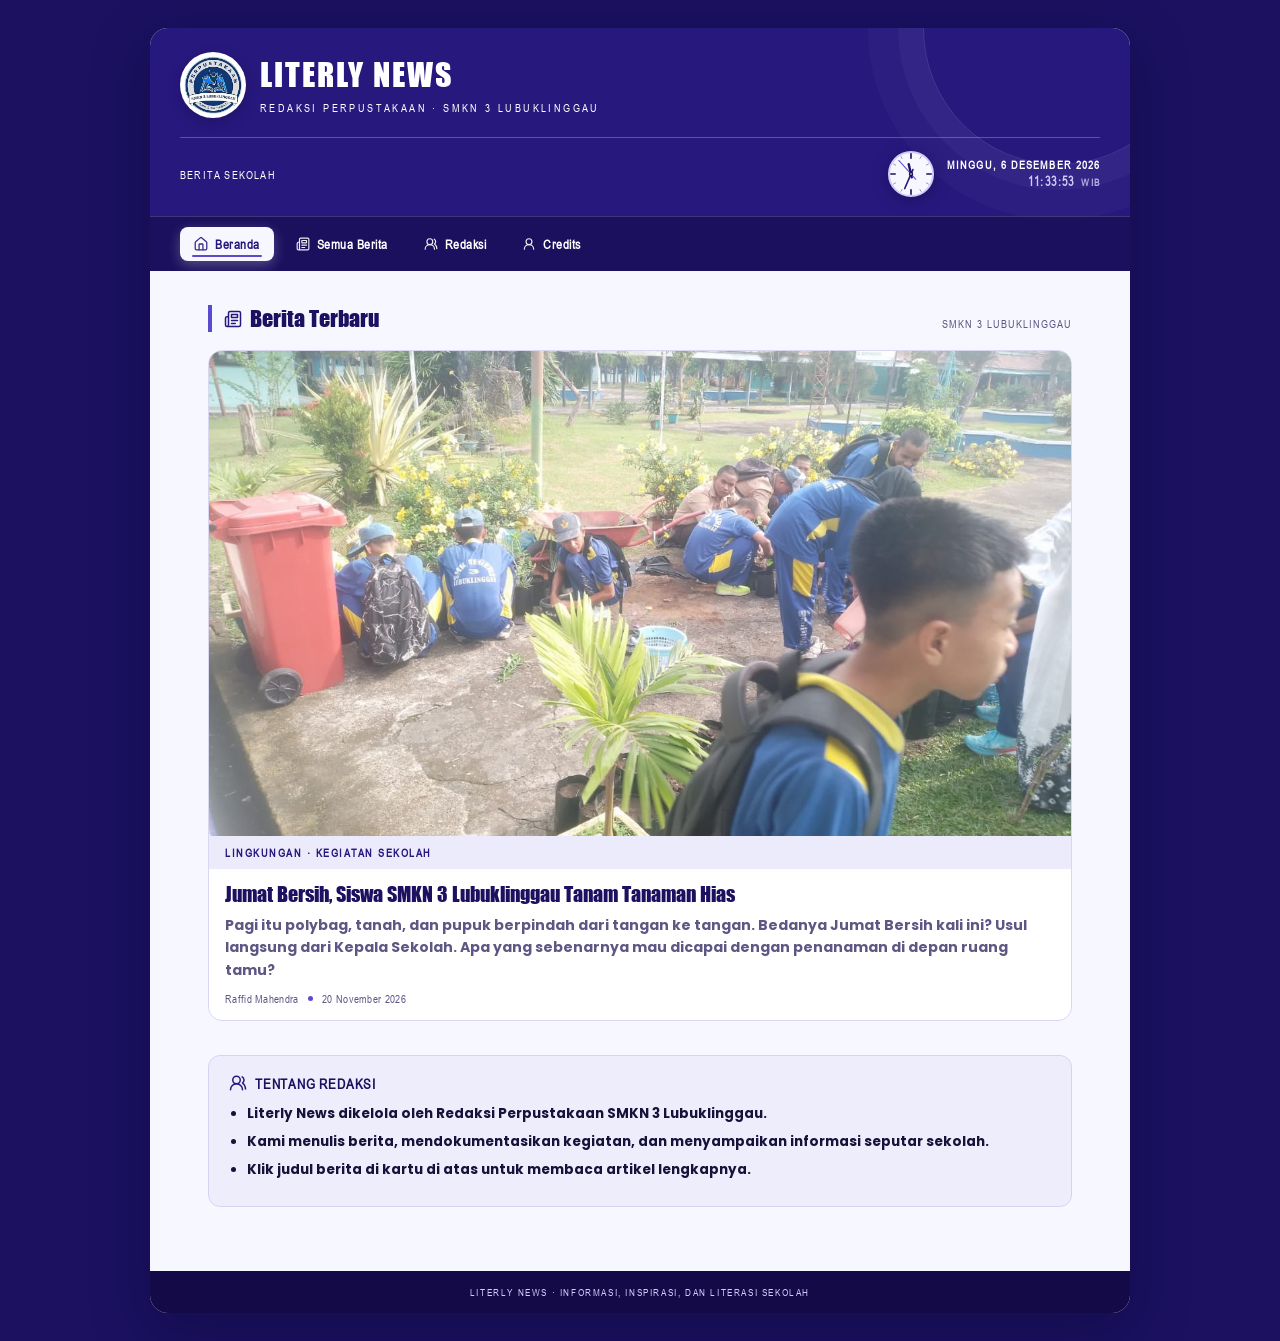
==== commit 2d83de0c: "Update print statement from 'Hello' to 'Goodbye'" ====
--- a/index.html
+++ b/index.html
@@ -3,7 +3,7 @@
 <head>
 <meta charset="UTF-8">
 <meta name="viewport" content="width=device-width, initial-scale=1.0">
-<meta name="theme-color" content="#073b78">
+<meta name="theme-color" content="#27187e">
 <title>Literly News</title>
 <meta name="description" content="Literly News, media berita Redaksi Perpustakaan SMKN 3 Lubuklinggau. Liputan kegiatan sekolah, dokumentasi, dan informasi terbaru seputar siswa dan guru.">
 <meta name="keywords" content="Literly News, SMKN 3 Lubuklinggau, berita sekolah, redaksi perpustakaan, kegiatan siswa">
@@ -63,13 +63,16 @@
 }
 
 :root {
-  --navy: #082f63;
-  --blue: #0755a2;
-  --sky: #eaf4ff;
-  --ink: #17263b;
-  --muted: #60738c;
-  --gold: #f4c542;
+  --navy: #1b1160;
+  --blue: #27187e;
+  --sky: #ecebfc;
+  --ink: #16123a;
+  --muted: #5c5883;
+  --accent: #5a4ad0;
   --white: #fff;
+  --ghost: #f7f7ff;
+  --accent-soft: #cfcbfa;
+  --line: #dad8f0;
   --font-body: 'Poppins', Arial, Helvetica, sans-serif;
   --font-display: 'Impact Display', Impact, 'Arial Narrow Custom', sans-serif;
   --font-label: 'Arial Narrow Custom', 'Arial Narrow', Arial, sans-serif;
@@ -84,7 +87,7 @@
   margin: 0;
   color: var(--ink);
   font-family: var(--font-body);
-  background: linear-gradient(135deg, #06366e 0%, #0878bd 55%, #0b4a88 100%);
+  background: var(--navy);
   min-height: 100vh;
   padding: 28px 14px;
 }
@@ -92,15 +95,15 @@
 .page {
   max-width: 980px;
   margin: 0 auto;
-  background: #fff;
+  background: var(--ghost);
   border-radius: 18px;
   overflow: hidden;
-  box-shadow: 0 18px 55px rgba(0,0,0,.25);
+  box-shadow: 0 18px 55px rgba(10,5,45,.35);
   position: relative;
 }
 
 .masthead {
-  background: linear-gradient(115deg, #062a59, #0758a4);
+  background: var(--blue);
   color: #fff;
   padding: 24px 30px 20px;
   position: relative;
@@ -178,51 +181,34 @@
 }
 
 .analog-clock {
-  width: 44px;
-  height: 44px;
-  border-radius: 50%;
-  background: radial-gradient(circle at 30% 30%, rgba(255,255,255,.22), rgba(4, 24, 52, .65));
-  border: 2px solid rgba(255,255,255,.65);
-  box-shadow: 0 4px 12px rgba(0,0,0,.28), inset 0 0 8px rgba(0,0,0,.35);
+  width: 48px;
+  height: 48px;
   flex: 0 0 auto;
-}
-
-.analog-clock .tick {
-  stroke: rgba(255,255,255,.55);
-  stroke-width: 1.2;
-  stroke-linecap: round;
-}
-
-.analog-clock .tick-major {
-  stroke: var(--gold);
-  stroke-width: 1.8;
-}
-
-.analog-clock .hand-hour {
-  stroke: #fff;
-  stroke-width: 2.4;
-  stroke-linecap: round;
-}
-
-.analog-clock .hand-min {
-  stroke: #e2f0ff;
-  stroke-width: 1.8;
-  stroke-linecap: round;
-}
-
-.analog-clock .hand-sec {
-  stroke: var(--gold);
-  stroke-width: 1.2;
-  stroke-linecap: round;
-  transition: transform .15s cubic-bezier(.4, 2.08, .55, .44);
-}
+  overflow: visible;
+  filter: drop-shadow(0 3px 8px rgba(8,4,40,.35));
+}
+.analog-clock .c-face { fill: var(--ghost); }
+.analog-clock .c-ring { fill: none; stroke: var(--accent-soft); stroke-width: 4; }
+.analog-clock .c-tick { stroke: var(--navy); stroke-width: 2; stroke-linecap: round; opacity: .42; }
+.analog-clock .c-tick.major { stroke-width: 3.4; opacity: 1; }
+.analog-clock .c-hand { transform-box: view-box; transform-origin: 50px 50px; stroke-linecap: round; }
+.analog-clock .c-hour { stroke: var(--navy); stroke-width: 5; }
+.analog-clock .c-min { stroke: var(--blue); stroke-width: 3.4; }
+.analog-clock .c-sec { stroke: var(--accent); stroke-width: 2; }
+.analog-clock .c-cap { fill: var(--navy); }
+.analog-clock .c-cap-in { fill: var(--ghost); }
+.analog-clock.is-ready .c-hour,
+.analog-clock.is-ready .c-min { transition: transform 1s linear; }
+.analog-clock.is-ready .c-sec { transition: transform .5s cubic-bezier(.4, 2.1, .55, .45); }
 
 .clock-text {
   display: flex;
   flex-direction: column;
   align-items: flex-end;
   line-height: 1.35;
-}
+  transition: opacity .3s ease;
+}
+.clock-widget[data-ready="0"] .clock-text { opacity: .55; }
 
 .clock-date {
   font-weight: 700;
@@ -232,11 +218,12 @@
 
 .clock-time {
   font-variant-numeric: tabular-nums;
-  color: var(--gold);
+  color: var(--accent-soft);
   font-weight: 700;
   font-size: 12px;
   letter-spacing: 1.4px;
 }
+.clock-tz { font-size: 10px; letter-spacing: 1.4px; opacity: .8; margin-left: 2px; }
 
 /* Navigasi Utama */
 .main-nav {
@@ -247,7 +234,7 @@
   gap: 8px;
   margin: 18px -30px -20px;
   padding: 10px 30px;
-  background: rgba(2,25,55,.42);
+  background: rgba(14,8,60,.5);
   border-top: 1px solid rgba(255,255,255,.16);
   overflow-x: auto;
   scrollbar-width: none;
@@ -259,9 +246,9 @@
   top: 10px;
   bottom: 10px;
   left: 0;
-  background: var(--gold);
+  background: var(--ghost);
   border-radius: 8px;
-  box-shadow: 0 4px 14px rgba(244, 197, 66, .35);
+  box-shadow: 0 4px 14px rgba(247,247,255,.28);
   transition: transform .38s var(--ease-spring), width .38s var(--ease-spring), opacity .25s ease;
   z-index: 0;
   pointer-events: none;
@@ -328,22 +315,22 @@
 }
 
 .main-nav a[aria-current="page"] {
-  color: #082f63;
+  color: var(--blue);
 }
 
 .main-nav a[aria-current="page"] .icon {
-  color: #082f63;
+  color: var(--blue);
   transform: scale(1.1);
 }
 
 .main-nav a[aria-current="page"]::after {
-  background: #082f63;
+  background: var(--accent);
   transform: scaleX(1);
   opacity: 1;
 }
 
 .main-nav.no-indicator a[aria-current="page"] {
-  background: var(--gold);
+  background: var(--ghost);
 }
 
 section[id],
@@ -396,7 +383,7 @@
 h1 {
   font-family: var(--font-display);
   font-weight: 400;
-  color: #092f60;
+  color: #1b1160;
   font-size: clamp(28px, 5vw, 44px);
   line-height: 1.15;
   margin: 12px 0 14px;
@@ -404,7 +391,7 @@
 }
 
 .deck {
-  color: #52677f;
+  color: #5c5883;
   font-size: 16px;
   line-height: 1.6;
   max-width: 780px;
@@ -416,11 +403,11 @@
   display: flex;
   align-items: center;
   gap: 10px;
-  border-top: 1px solid #dce6f0;
-  border-bottom: 1px solid #dce6f0;
+  border-top: 1px solid #dad8f0;
+  border-bottom: 1px solid #dad8f0;
   padding: 12px 0;
   margin-bottom: 22px;
-  color: #51657c;
+  color: #5c5883;
   font-size: 12px;
   letter-spacing: .3px;
   flex-wrap: wrap;
@@ -435,7 +422,7 @@
 .dot {
   width: 5px;
   height: 5px;
-  background: var(--gold);
+  background: var(--accent);
   border-radius: 50%;
   flex: 0 0 auto;
 }
@@ -454,7 +441,7 @@
 
 figcaption {
   font-size: 12px;
-  color: #66788c;
+  color: #5c5883;
   line-height: 1.5;
   margin-top: 8px;
 }
@@ -476,18 +463,18 @@
   font-size: 52px;
   line-height: .85;
   padding: 6px 8px 0 0;
-  color: #0755a2;
+  color: #27187e;
   font-weight: 400;
 }
 
 h2 {
   font-family: var(--font-display);
   font-weight: 400;
-  color: #0a3970;
+  color: #1b1160;
   font-size: 22px;
   margin: 28px 0 12px;
   padding-left: 12px;
-  border-left: 4px solid var(--gold);
+  border-left: 4px solid var(--accent);
   display: flex;
   align-items: center;
   gap: 8px;
@@ -496,10 +483,10 @@
 .pullquote {
   margin: 22px 0;
   padding: 18px 20px;
-  background: #eaf4ff;
+  background: #ecebfc;
   border-radius: 10px;
-  border-left: 4px solid #0a62ad;
-  color: #123c6d;
+  border-left: 4px solid #27187e;
+  color: #1b1160;
   font-size: 17px;
   line-height: 1.5;
   font-weight: 600;
@@ -523,8 +510,8 @@
 }
 
 .facts {
-  background: rgba(231,243,255,.88);
-  border: 1px solid #cfe2f6;
+  background: rgba(236,235,252,.9);
+  border: 1px solid #d6d3f2;
   border-radius: 12px;
   padding: 18px 20px;
   margin: 24px 0;
@@ -533,7 +520,7 @@
 .facts h3 {
   font-family: var(--font-label);
   margin: 0 0 12px;
-  color: #0a3970;
+  color: #1b1160;
   font-size: 14px;
   letter-spacing: .8px;
   display: flex;
@@ -554,7 +541,7 @@
 
 .credits {
   margin-top: 30px;
-  background: #082f63;
+  background: var(--blue);
   color: #fff;
   border-radius: 12px;
   padding: 20px 22px;
@@ -562,7 +549,7 @@
 
 .credits h2 {
   color: #fff;
-  border-color: var(--gold);
+  border-color: var(--accent-soft);
   margin: 0 0 14px;
   font-size: 19px;
 }
@@ -580,7 +567,7 @@
 
 .credit-label {
   font-family: var(--font-label);
-  color: #a9d3ff;
+  color: #cfcbfa;
   font-size: 10px;
   letter-spacing: 1.4px;
   text-transform: uppercase;
@@ -595,8 +582,8 @@
 
 footer {
   font-family: var(--font-label);
-  background: #05244a;
-  color: #b9d2ec;
+  background: #130a47;
+  color: #cfcbfa;
   text-align: center;
   padding: 14px;
   font-size: 10px;
@@ -610,7 +597,7 @@
   z-index: 5;
   top: 14px;
   left: 16px;
-  background: rgba(8, 47, 99, .85);
+  background: rgba(27,17,96,.9);
   color: #fff;
   text-decoration: none;
   font-size: 11px;
@@ -627,8 +614,8 @@
 }
 
 .back-home:hover {
-  background: var(--gold);
-  color: #082f63;
+  background: var(--accent);
+  color: #fff;
   transform: translateX(-3px);
 }
 
@@ -643,8 +630,8 @@
 .section-title h2 {
   margin: 0;
   padding-left: 12px;
-  border-left: 4px solid var(--gold);
-  color: #0a3970;
+  border-left: 4px solid var(--accent);
+  color: #1b1160;
   font-size: 22px;
   display: flex;
   align-items: center;
@@ -671,7 +658,7 @@
   display: block;
   text-decoration: none;
   color: inherit;
-  border: 1px solid #dce6f0;
+  border: 1px solid #dad8f0;
   border-radius: 14px;
   overflow: hidden;
   background: #fff;
@@ -681,8 +668,8 @@
 
 .news-card:hover,
 .news-card:focus {
-  box-shadow: 0 14px 32px rgba(8,47,99,.18);
-  border-color: #b4d1f0;
+  box-shadow: 0 14px 32px rgba(27,17,96,.18);
+  border-color: #b7b2e8;
   transform: translateY(-4px);
   outline: none;
 }
@@ -721,7 +708,7 @@
   font-family: var(--font-display);
   font-weight: 400;
   font-size: 20px;
-  color: #092f60;
+  color: #1b1160;
   line-height: 1.25;
   padding: 12px 16px 8px;
   margin: 0;
@@ -730,7 +717,7 @@
 .news-card-summary {
   font-size: 14px;
   line-height: 1.6;
-  color: #4c5f76;
+  color: #5c5883;
   padding: 0 16px 10px;
   margin: 0;
 }
@@ -741,7 +728,7 @@
   gap: 9px;
   align-items: center;
   padding: 0 16px 14px;
-  color: #7a8aa0;
+  color: #5c5883;
   font-size: 11px;
   letter-spacing: .3px;
 }
@@ -750,6 +737,189 @@
   font-size: 13.5px;
   color: var(--muted);
   padding: 20px 2px;
+}
+
+/* ====== Halaman Credits ====== */
+.profile-grid {
+  display: grid;
+  grid-template-columns: 1fr 1fr;
+  gap: 18px;
+  position: relative;
+  z-index: 1;
+}
+.profile-card {
+  background: #fff;
+  border: 1px solid #dad8f0;
+  border-radius: 16px;
+  padding: 24px 20px;
+  display: flex;
+  flex-direction: column;
+  align-items: center;
+  text-align: center;
+  gap: 8px;
+  box-shadow: 0 10px 26px rgba(27,17,96,.07);
+  transition: transform .25s var(--ease-spring), box-shadow .25s ease;
+}
+.profile-card:hover {
+  transform: translateY(-3px);
+  box-shadow: 0 16px 34px rgba(27,17,96,.14);
+}
+.profile-avatar {
+  width: 72px;
+  height: 72px;
+  border-radius: 50%;
+  display: flex;
+  align-items: center;
+  justify-content: center;
+  font-family: var(--font-display);
+  font-weight: 400;
+  font-size: 25px;
+  color: #fff;
+  background: var(--blue);
+  margin-bottom: 4px;
+}
+.profile-avatar.accent {
+  background: var(--accent);
+}
+.profile-avatar-img {
+  object-fit: cover;
+  background: var(--sky);
+  box-shadow: 0 0 0 3px #fff, 0 0 0 4px #dad8f0;
+}
+.profile-link-card {
+  appearance: none;
+  background: none;
+  border: none;
+  margin: 0;
+  padding: 0;
+  display: flex;
+  flex-direction: column;
+  align-items: center;
+  gap: 6px;
+  cursor: pointer;
+  width: 100%;
+  font: inherit;
+  color: inherit;
+  text-decoration: none;
+}
+.profile-link-card:hover .profile-name,
+.profile-link-card:focus-visible .profile-name {
+  color: var(--accent);
+}
+.profile-link-card:hover .profile-bio,
+.profile-link-card:focus-visible .profile-bio {
+  color: var(--ink);
+}
+.profile-name {
+  font-family: var(--font-display);
+  font-weight: 400;
+  font-size: 20px;
+  color: #1b1160;
+}
+.profile-role {
+  font-family: var(--font-label);
+  font-size: 10.5px;
+  letter-spacing: .7px;
+  text-transform: uppercase;
+  color: var(--blue);
+  font-weight: 700;
+}
+.profile-bio {
+  font-size: 13.5px;
+  line-height: 1.6;
+  color: #5c5883;
+  margin: 2px 0 2px;
+  text-align: center;
+}
+.profile-links {
+  display: flex;
+  flex-wrap: wrap;
+  justify-content: center;
+  gap: 8px;
+  margin-top: 6px;
+}
+.profile-links a {
+  display: inline-flex;
+  align-items: center;
+  gap: 6px;
+  font-family: var(--font-label);
+  font-size: 11px;
+  font-weight: 700;
+  letter-spacing: .3px;
+  padding: 7px 13px;
+  border-radius: 20px;
+  text-decoration: none;
+  background: var(--sky);
+  color: var(--blue);
+  transition: background .2s ease, color .2s ease, transform .2s ease;
+}
+.profile-links a:hover {
+  background: var(--accent);
+  color: #fff;
+  transform: translateY(-2px);
+}
+.profile-links a.primary {
+  background: var(--accent);
+  color: #fff;
+}
+.profile-links a.primary:hover {
+  background: #43379f;
+}
+@media (max-width: 620px) {
+  .profile-grid { grid-template-columns: 1fr; }
+}
+
+.rzp-block {
+  display: flex;
+  flex-direction: column;
+  align-items: center;
+  gap: 16px;
+  width: 100%;
+}
+.rzp-block img { display: block; max-width: 100%; height: auto; }
+
+.rzp-social {
+  display: flex;
+  align-items: center;
+  width: 100%;
+  max-width: 540px;
+}
+.rzp-social > a,
+.rzp-social > span {
+  display: block;
+  line-height: 0;
+}
+.rzp-deco { width: 23.135%; }
+.rzp-telegram { width: 18.122%; }
+.rzp-discord  { width: 16.552%; }
+.rzp-whatsapp { width: 19.054%; }
+.rzp-social img { width: 100%; height: auto; }
+
+.rzp-projects {
+  display: grid;
+  grid-template-columns: 1fr 1fr;
+  gap: 10px;
+  width: 100%;
+}
+.rzp-projects a { line-height: 0; }
+.rzp-projects a img { width: 100%; height: auto; }
+
+.rzp-buttons {
+  display: flex;
+  flex-wrap: wrap;
+  justify-content: center;
+  gap: 12px;
+}
+.rzp-buttons a { line-height: 0; }
+.rzp-buttons a img { height: 50px; width: auto; }
+
+.rzp-note {
+  font-size: 11.5px;
+  color: var(--muted);
+  background: var(--sky);
+  border-radius: 8px;
+  padding: 6px 12px;
+  text-align: center;
 }
 
 /* Ikon SVG */
@@ -782,7 +952,7 @@
 .credits h2 .icon {
   width: 18px;
   height: 18px;
-  color: var(--gold);
+  color: var(--accent-soft);
 }
 
 /* Sistem Animasi & Reveal */
@@ -922,7 +1092,7 @@
 @media (max-width: 620px) {
   body {
     padding: 0;
-    background: #082f63;
+    background: #1b1160;
   }
   .page { border-radius: 0; }
   .masthead { padding: 20px; }
@@ -959,6 +1129,21 @@
 @media print {
   body { background: #fff; padding: 0; }
   .page { box-shadow: none; border-radius: 0; }
+}
+
+/* Fokus keyboard */
+:focus-visible { outline: 2px solid var(--accent); outline-offset: 3px; }
+.masthead :focus-visible { outline-color: var(--accent-soft); }
+.main-nav a:not([aria-current="page"]):focus-visible { outline: 2px solid var(--accent-soft); outline-offset: -2px; }
+.news-card:focus-visible { outline: 2px solid var(--accent); outline-offset: 3px; }
+.rzp-block img { background: transparent; }
+.rzp-block a:focus-visible { border-radius: 16px; }
+[tabindex="-1"]:focus, [tabindex="-1"]:focus-visible { outline: none; }
+@media (min-width: 621px) {
+  .back-home ~ .section-title { margin-top: 36px; }
+}
+@media (prefers-reduced-motion: reduce) {
+  .analog-clock .c-hand { transition: none !important; }
 }
 </style>
 </head>
@@ -974,29 +1159,31 @@
     </div>
     <div class="topline">
       <span>Berita Sekolah</span>
-      <div class="clock-widget" aria-label="Waktu saat ini">
+      <div class="clock-widget" id="clock-widget" data-ready="0" data-sync="device" aria-label="Waktu saat ini (WIB)">
         <svg class="analog-clock" viewBox="0 0 100 100" aria-hidden="true">
-          <line class="tick tick-major" x1="50" y1="6" x2="50" y2="14"/>
-          <line class="tick" x1="72" y1="11.9" x2="68.5" y2="18"/>
-          <line class="tick" x1="88.1" y1="28" x2="82" y2="31.5"/>
-          <line class="tick tick-major" x1="94" y1="50" x2="86" y2="50"/>
-          <line class="tick" x1="88.1" y1="72" x2="82" y2="68.5"/>
-          <line class="tick" x1="72" y1="88.1" x2="68.5" y2="82"/>
-          <line class="tick tick-major" x1="50" y1="94" x2="50" y2="86"/>
-          <line class="tick" x1="28" y1="88.1" x2="31.5" y2="82"/>
-          <line class="tick" x1="11.9" y1="72" x2="18" y2="68.5"/>
-          <line class="tick tick-major" x1="6" y1="50" x2="14" y2="50"/>
-          <line class="tick" x1="11.9" y1="28" x2="18" y2="31.5"/>
-          <line class="tick" x1="28" y1="11.9" x2="31.5" y2="18"/>
-          <line id="clock-hour" class="hand-hour" x1="50" y1="54" x2="50" y2="27"/>
-          <line id="clock-min" class="hand-min" x1="50" y1="56" x2="50" y2="18"/>
-          <line id="clock-sec" class="hand-sec" x1="50" y1="60" x2="50" y2="14"/>
-          <circle cx="50" cy="50" r="3.5" fill="#f4c542"/>
-          <circle cx="50" cy="50" r="1.5" fill="#082f63"/>
+          <circle class="c-face" cx="50" cy="50" r="46"/>
+          <circle class="c-ring" cx="50" cy="50" r="46"/>
+          <line class="c-tick major" x1="50.0" y1="17.0" x2="50.0" y2="8.0"/>
+          <line class="c-tick" x1="68.5" y1="18.0" x2="71.0" y2="13.6"/>
+          <line class="c-tick" x1="82.0" y1="31.5" x2="86.4" y2="29.0"/>
+          <line class="c-tick major" x1="83.0" y1="50.0" x2="92.0" y2="50.0"/>
+          <line class="c-tick" x1="82.0" y1="68.5" x2="86.4" y2="71.0"/>
+          <line class="c-tick" x1="68.5" y1="82.0" x2="71.0" y2="86.4"/>
+          <line class="c-tick major" x1="50.0" y1="83.0" x2="50.0" y2="92.0"/>
+          <line class="c-tick" x1="31.5" y1="82.0" x2="29.0" y2="86.4"/>
+          <line class="c-tick" x1="18.0" y1="68.5" x2="13.6" y2="71.0"/>
+          <line class="c-tick major" x1="17.0" y1="50.0" x2="8.0" y2="50.0"/>
+          <line class="c-tick" x1="18.0" y1="31.5" x2="13.6" y2="29.0"/>
+          <line class="c-tick" x1="31.5" y1="18.0" x2="29.0" y2="13.6"/>
+          <g id="clock-hour" class="c-hand c-hour"><line x1="50" y1="57" x2="50" y2="29"/></g>
+          <g id="clock-min" class="c-hand c-min"><line x1="50" y1="60" x2="50" y2="17"/></g>
+          <g id="clock-sec" class="c-hand c-sec"><line x1="50" y1="65" x2="50" y2="12"/></g>
+          <circle class="c-cap" cx="50" cy="50" r="4.6"/>
+          <circle class="c-cap-in" cx="50" cy="50" r="1.7"/>
         </svg>
         <div class="clock-text">
-          <span class="clock-date" id="live-date">Sabtu, 21 November 2026</span>
-          <span class="clock-time" id="live-time">13:40:00 WIB</span>
+          <span class="clock-date" id="live-date">Memuat tanggal</span>
+          <span class="clock-time"><span id="live-time">--:--:--</span> <span class="clock-tz">WIB</span></span>
         </div>
       </div>
     </div>
@@ -1013,6 +1200,10 @@
       <a href="#redaksi">
         <svg class="icon" viewBox="0 0 24 24" aria-hidden="true"><path d="M18 21a8 8 0 0 0-16 0"/><circle cx="10" cy="8" r="5"/><path d="M22 20c0-3.37-2-6.5-4-8a5 5 0 0 0-.45-8.3"/></svg>
         Redaksi
+      </a>
+      <a href="#credits">
+        <svg class="icon" viewBox="0 0 24 24" aria-hidden="true"><circle cx="12" cy="8" r="5"/><path d="M20 21a8 8 0 0 0-16 0"/></svg>
+        Credits
       </a>
     </nav>
   </header>
@@ -1135,6 +1326,7 @@
           <div class="credit-item">
             <div class="credit-label">Web Editor</div>
             <div class="credit-name">Raffid Mahendra · X RPL</div>
+            <div class="credit-name">Raihan Kanz Akbar Riyanto · X RPL</div>
           </div>
           <div class="credit-item">
             <div class="credit-label">Cameraman</div>
@@ -1151,6 +1343,83 @@
         </div>
       </section>
     </article>
+
+    <div id="credits" class="view" hidden>
+      <a href="#beranda" class="back-home">
+        <svg class="icon" viewBox="0 0 24 24" aria-hidden="true"><path d="m12 19-7-7 7-7"/><path d="M19 12H5"/></svg>
+        Kembali ke Beranda
+      </a>
+      <div class="section-title reveal">
+        <h2 id="judul-credits" tabindex="-1">
+          <svg class="icon" viewBox="0 0 24 24" aria-hidden="true"><circle cx="12" cy="8" r="5"/><path d="M20 21a8 8 0 0 0-16 0"/></svg>
+          Credits
+        </h2>
+        <span>Tim di Balik Literly News</span>
+      </div>
+
+      <div class="profile-grid">
+        <div class="profile-card reveal">
+          <div class="profile-avatar">RM</div>
+          <div class="profile-name" data-reveal-text>Raffid Mahendra</div>
+          <div class="profile-role">Reporter · Pewawancara · Editor Video · Web Editor — X RPL</div>
+          <p class="profile-bio">Menulis dan mewawancarai narasumber, lalu mengedit video maupun tampilan situs Literly News dari awal sampai tayang.</p>
+        </div>
+
+        <div class="profile-card reveal" style="--reveal-delay:.1s">
+          <a class="profile-link-card" href="index.html#profil-rakzvolt" target="_blank" rel="noopener">
+            <img class="profile-avatar profile-avatar-img" src="assets/credits/rakzvolt/profile.png" alt="Avatar RakzVolt" loading="lazy">
+            <span class="profile-name" data-reveal-text>RakzVolt</span>
+            <span class="profile-role">Web Editor</span>
+            <p class="profile-bio">Membangun antarmuka dan berbagai alat kecil yang berguna — ikut menata ulang tampilan serta interaksi di situs ini.</p>
+          </a>
+        </div>
+      </div>
+    </div>
+
+    <div id="profil-rakzvolt" class="view" hidden>
+      <a href="#credits" class="back-home">
+        <svg class="icon" viewBox="0 0 24 24" aria-hidden="true"><path d="m12 19-7-7 7-7"/><path d="M19 12H5"/></svg>
+        Kembali ke Credits
+      </a>
+      <div class="section-title reveal">
+        <h2 id="judul-profil-rakzvolt" tabindex="-1">
+          <svg class="icon" viewBox="0 0 24 24" aria-hidden="true"><circle cx="12" cy="8" r="5"/><path d="M20 21a8 8 0 0 0-16 0"/></svg>
+          Profile
+        </h2>
+      </div>
+
+      <div class="rzp-block">
+        <img class="reveal" style="--reveal-delay:0s" data-rz="hero-light.svg" width="840" height="300" decoding="async" src="assets/credits/rakzvolt/hero-light.svg" alt="Hi, I'm RakzVolt">
+
+        <div class="rzp-social reveal" style="--reveal-delay:.06s">
+          <span class="rzp-deco"><img data-rz="social-l-light.svg" width="194.34" height="88" decoding="async" src="assets/credits/rakzvolt/social-l-light.svg" alt=""></span>
+          <a class="rzp-telegram" href="https://t.me/rakzvolt" target="_blank" rel="noopener"><img data-rz="social-1-light.svg" width="152.23" height="88" decoding="async" src="assets/credits/rakzvolt/social-1-light.svg" alt="Telegram"></a>
+          <a class="rzp-discord" href="https://discord.com/" target="_blank" rel="noopener"><img data-rz="social-2-light.svg" width="139.04" height="88" decoding="async" src="assets/credits/rakzvolt/social-2-light.svg" alt="Discord"></a>
+          <a class="rzp-whatsapp" href="https://wa.me/" target="_blank" rel="noopener"><img data-rz="social-3-light.svg" width="160.06" height="88" decoding="async" src="assets/credits/rakzvolt/social-3-light.svg" alt="WhatsApp"></a>
+          <span class="rzp-deco"><img data-rz="social-r-light.svg" width="194.34" height="88" decoding="async" src="assets/credits/rakzvolt/social-r-light.svg" alt=""></span>
+        </div>
+
+        <img class="reveal" style="--reveal-delay:.12s" data-rz="about-light.svg" width="840" height="254" decoding="async" src="assets/credits/rakzvolt/about-light.svg" alt="About me">
+        <img class="reveal" style="--reveal-delay:.18s" data-rz="quote-light.svg" width="840" height="216" decoding="async" src="assets/credits/rakzvolt/quote-light.svg" alt="Quotes">
+        <img class="reveal" style="--reveal-delay:.24s" data-rz="stack-light.svg" width="840" height="596" decoding="async" src="assets/credits/rakzvolt/stack-light.svg" alt="Tech stack">
+
+        <div class="rzp-projects reveal" style="--reveal-delay:.3s">
+          <a href="https://github.com/RakaMC2/Crates-Add-ons" target="_blank" rel="noopener"><img data-rz="project-crates-add-ons-light.svg" width="412" height="232" decoding="async" src="assets/credits/rakzvolt/project-crates-add-ons-light.svg" alt="Crates-Add-ons"></a>
+          <a href="https://github.com/RakaMC2/RakaMC2" target="_blank" rel="noopener"><img data-rz="project-rakamc2-light.svg" width="412" height="232" decoding="async" src="assets/credits/rakzvolt/project-rakamc2-light.svg" alt="RakaMC2"></a>
+          <a href="https://github.com/RakaMC2/myhtml" target="_blank" rel="noopener"><img data-rz="project-myhtml-light.svg" width="412" height="232" decoding="async" src="assets/credits/rakzvolt/project-myhtml-light.svg" alt="myhtml"></a>
+          <a href="https://github.com/RakaMC2/One-Line-Solver" target="_blank" rel="noopener"><img data-rz="project-one-line-solver-light.svg" width="412" height="232" decoding="async" src="assets/credits/rakzvolt/project-one-line-solver-light.svg" alt="One-Line-Solver"></a>
+        </div>
+
+        <img class="reveal" style="--reveal-delay:.36s" data-rz="stats-light.svg" width="840" height="400" decoding="async" src="assets/credits/rakzvolt/stats-light.svg" alt="GitHub activity">
+        <img class="reveal" style="--reveal-delay:.42s" data-rz="streak-light.svg" width="840" height="214" decoding="async" src="assets/credits/rakzvolt/streak-light.svg" alt="Streak">
+        <img class="reveal" style="--reveal-delay:.46s" data-rz="wave-light.svg" width="840" height="28" decoding="async" src="assets/credits/rakzvolt/wave-light.svg" alt="">
+
+        <div class="rzp-buttons reveal" style="--reveal-delay:.5s">
+          <a href="https://rakzvolt.my.id" target="_blank" rel="noopener"><img data-rz="button-1-light.svg" width="180.31" height="56" decoding="async" src="assets/credits/rakzvolt/button-1-light.svg" alt="My website"></a>
+          <a href="https://github.com/RakaMC2?tab=repositories" target="_blank" rel="noopener"><img data-rz="button-2-light.svg" width="209.89" height="56" decoding="async" src="assets/credits/rakzvolt/button-2-light.svg" alt="All repositories"></a>
+        </div>
+      </div>
+    </div>
   </main>
   <footer>Literly News · Informasi, Inspirasi, dan Literasi Sekolah</footer>
 </div>
@@ -1169,40 +1438,468 @@
   }
 ];
 
-/* Jam Real-Time WIB */
+/* ====== Waktu akurat (WIB) ======
+   Jam perangkat dikoreksi lewat header Date dari server situs ini.
+   Selisih di bawah 2 detik diabaikan supaya tidak menambah noise. */
+var WIB_MS = 7 * 3600 * 1000;
+var RzTime = {
+  offset: 0,
+  synced: false,
+  now: function () { return Date.now() + RzTime.offset; },
+  sync: function () {
+    if (!window.fetch || !/^https?:$/.test(location.protocol)) return Promise.resolve(false);
+    var t0 = Date.now();
+    return fetch(location.pathname + '?sync=' + t0, { method: 'HEAD', cache: 'no-store' })
+      .then(function (res) {
+        var t1 = Date.now();
+        var h = res.headers.get('Date');
+        var srv = h ? Date.parse(h) : NaN;
+        if (isNaN(srv)) return false;
+        srv += (parseInt(res.headers.get('Age') || '0', 10) || 0) * 1000;
+        var off = (srv + 500) - (t0 + (t1 - t0) / 2);
+        RzTime.offset = Math.abs(off) < 2000 ? 0 : off;
+        RzTime.synced = true;
+        return true;
+      })
+      .catch(function () { return false; });
+  }
+};
+
+var HARI_NAMA = ['Minggu', 'Senin', 'Selasa', 'Rabu', 'Kamis', 'Jumat', 'Sabtu'];
+var BULAN_NAMA = [
+  'Januari', 'Februari', 'Maret', 'April', 'Mei', 'Juni',
+  'Juli', 'Agustus', 'September', 'Oktober', 'November', 'Desember'
+];
+var JAM = { last: {}, turns: {}, ready: false, timer: null, els: null };
+
+function pad2(n) { return n < 10 ? '0' + n : '' + n; }
+
+/* Sudut dibuat naik terus (tanpa loncat 360 ke 0) agar transisi jarum mulus. */
+function sudutBerlanjut(key, raw) {
+  var l = JAM.last[key];
+  if (l !== undefined && raw < l - 180) JAM.turns[key] = (JAM.turns[key] || 0) + 1;
+  JAM.last[key] = raw;
+  return raw + (JAM.turns[key] || 0) * 360;
+}
+
+function ambilElemenJam() {
+  if (JAM.els) return JAM.els;
+  JAM.els = {
+    widget: document.getElementById('clock-widget'),
+    face: document.querySelector('.analog-clock'),
+    date: document.getElementById('live-date'),
+    time: document.getElementById('live-time'),
+    hour: document.getElementById('clock-hour'),
+    min: document.getElementById('clock-min'),
+    sec: document.getElementById('clock-sec')
+  };
+  return JAM.els;
+}
+
 function perbaruiJam() {
-  var sekarang = new Date();
-  var hariNama = ['Minggu', 'Senin', 'Selasa', 'Rabu', 'Kamis', 'Jumat', 'Sabtu'];
-  var bulanNama = [
-    'Januari', 'Februari', 'Maret', 'April', 'Mei', 'Juni',
-    'Juli', 'Agustus', 'September', 'Oktober', 'November', 'Desember'
-  ];
-
-  var dateEl = document.getElementById('live-date');
-  var timeEl = document.getElementById('live-time');
-  var hourHand = document.getElementById('clock-hour');
-  var minHand = document.getElementById('clock-min');
-  var secHand = document.getElementById('clock-sec');
-
-  var h = sekarang.getHours();
-  var m = sekarang.getMinutes();
-  var s = sekarang.getSeconds();
-
-  if (dateEl) {
-    dateEl.textContent = hariNama[sekarang.getDay()] + ', ' + sekarang.getDate() + ' ' + bulanNama[sekarang.getMonth()] + ' ' + sekarang.getFullYear();
-  }
-  if (timeEl) {
-    var pad = function(n) { return n < 10 ? '0' + n : n; };
-    timeEl.textContent = pad(h) + ':' + pad(m) + ':' + pad(s) + ' WIB';
-  }
-
-  var secDeg = s * 6;
-  var minDeg = m * 6 + s * 0.1;
-  var hourDeg = (h % 12) * 30 + m * 0.5;
-
-  if (hourHand) hourHand.setAttribute('transform', 'rotate(' + hourDeg + ' 50 50)');
-  if (minHand) minHand.setAttribute('transform', 'rotate(' + minDeg + ' 50 50)');
-  if (secHand) secHand.setAttribute('transform', 'rotate(' + secDeg + ' 50 50)');
+  var el = ambilElemenJam();
+  var ms = RzTime.now();
+  var w = new Date(ms + WIB_MS);
+  var h = w.getUTCHours(), m = w.getUTCMinutes(), s = w.getUTCSeconds();
+
+  if (el.date) {
+    el.date.textContent = HARI_NAMA[w.getUTCDay()] + ', ' + w.getUTCDate() + ' ' + BULAN_NAMA[w.getUTCMonth()] + ' ' + w.getUTCFullYear();
+  }
+  if (el.time) el.time.textContent = pad2(h) + ':' + pad2(m) + ':' + pad2(s);
+
+  if (el.sec) el.sec.style.transform = 'rotate(' + sudutBerlanjut('s', s * 6) + 'deg)';
+  if (el.min) el.min.style.transform = 'rotate(' + sudutBerlanjut('m', (m + s / 60) * 6) + 'deg)';
+  if (el.hour) el.hour.style.transform = 'rotate(' + sudutBerlanjut('h', ((h % 12) + m / 60 + s / 3600) * 30) + 'deg)';
+
+  if (!JAM.ready) {
+    JAM.ready = true;
+    if (el.widget) el.widget.setAttribute('data-ready', '1');
+    requestAnimationFrame(function () {
+      requestAnimationFrame(function () { if (el.face) el.face.classList.add('is-ready'); });
+    });
+  }
+}
+
+function jalankanJam() {
+  clearTimeout(JAM.timer);
+  perbaruiJam();
+  var ms = RzTime.now();
+  JAM.timer = setTimeout(jalankanJam, 1000 - (ms % 1000) + 8);
+}
+
+function tandaiSinkron() {
+  var el = ambilElemenJam();
+  if (!el.widget) return;
+  el.widget.setAttribute('data-sync', RzTime.synced ? 'server' : 'device');
+  el.widget.title = RzTime.synced
+    ? 'Waktu WIB, disinkronkan dengan server'
+    : 'Waktu WIB, memakai jam perangkat';
+}
+
+function sinkronJam() {
+  return RzTime.sync().then(function () { tandaiSinkron(); jalankanJam(); });
+}
+
+function mulaiJam() {
+  jalankanJam();
+  tandaiSinkron();
+  sinkronJam();
+  setInterval(sinkronJam, 10 * 60 * 1000);
+  document.addEventListener('visibilitychange', function () {
+    if (document.hidden) return;
+    jalankanJam();
+    sinkronJam();
+  });
+}
+
+/* ====== SVG Credits: animasi muncul + data live ======
+   File SVG dimuat sebagai gambar. Saat tampil di layar, isinya diambil,
+   angka dan tanggalnya diperbarui dari data terbaru, lalu dipasang ulang
+   sehingga animasi teks selalu mulai dari awal saat terlihat. */
+var RZ_DIR = 'assets/credits/rakzvolt/';
+var RZ_USER = 'RakaMC2';
+var RZ_PIXEL = '[data-uri]';
+var RZ_NS = 'http://www.w3.org/2000/svg';
+var RZ_TTL = 15 * 60 * 1000;
+var RZ_CACHE_KEY = 'rz-live-v2';
+var RZ_REPO_FILES = {
+  'project-crates-add-ons-light.svg': 'Crates-Add-ons',
+  'project-rakamc2-light.svg': 'RakaMC2',
+  'project-myhtml-light.svg': 'myhtml',
+  'project-one-line-solver-light.svg': 'One-Line-Solver'
+};
+var RZ_LEVEL_FILL = ['#e4e2f7', '#cfcbfa', '#a29aec', '#5a4ad0', '#27187e'];
+var RZ_LEVEL_TEXT = ['#4a4672', '#4a4672', '#14103a', '#ffffff', '#ffffff'];
+var RZ_LANG_COLORS = ['#27187e', '#5a4ad0', '#8f86e4', '#c2bdf2'];
+
+var rzLive = { data: null, promise: null, failAt: 0 };
+var rzSvgCache = {};
+var rzObs = null;
+
+function rzJson(url) {
+  return fetch(url, { headers: { Accept: 'application/vnd.github+json' } }).then(function (r) {
+    if (!r.ok) throw new Error('HTTP ' + r.status);
+    return r.json();
+  });
+}
+
+function rzFetchLive() {
+  var api = 'https://api.github.com';
+  return Promise.all([
+    rzJson(api + '/users/' + RZ_USER),
+    rzJson(api + '/users/' + RZ_USER + '/repos?per_page=100&type=owner&sort=pushed'),
+    rzJson('https://github-contributions-api.jogruber.de/v4/' + RZ_USER + '?y=last').catch(function () { return null; })
+  ]).then(function (r) {
+    var user = r[0], repos = r[1], cal = r[2];
+    var own = repos.filter(function (x) { return !x.fork; }).slice(0, 20);
+    return Promise.all(own.map(function (x) {
+      return rzJson(x.languages_url).catch(function () { return {}; });
+    })).then(function (langs) {
+      var byName = {};
+      own.forEach(function (x, i) { byName[x.name] = langs[i]; });
+      return {
+        t: Date.now(),
+        user: { followers: user.followers, repos: user.public_repos },
+        repos: repos.map(function (x) {
+          return { name: x.name, fork: !!x.fork, stars: x.stargazers_count, desc: x.description, lang: x.language, langs: byName[x.name] || null };
+        }),
+        days: cal && cal.contributions
+          ? cal.contributions.map(function (c) { return [c.date, c.count, c.level]; })
+          : null
+      };
+    });
+  });
+}
+
+function rzLoadLive(force) {
+  if (!rzLive.data) {
+    try { rzLive.data = JSON.parse(localStorage.getItem(RZ_CACHE_KEY) || 'null'); } catch (e) { rzLive.data = null; }
+  }
+  var fresh = rzLive.data && (Date.now() - rzLive.data.t) < RZ_TTL;
+  if (fresh && !force) return Promise.resolve(rzLive.data);
+  if (rzLive.promise) return rzLive.promise;
+  if (Date.now() - rzLive.failAt < 2 * 60 * 1000) return Promise.resolve(rzLive.data);
+  rzLive.promise = rzFetchLive().then(function (d) {
+    if (!d.days && rzLive.data) d.days = rzLive.data.days;
+    rzLive.data = d;
+    try { localStorage.setItem(RZ_CACHE_KEY, JSON.stringify(d)); } catch (e) {}
+    return d;
+  }).catch(function () {
+    rzLive.failAt = Date.now();
+    return rzLive.data;
+  }).then(function (d) {
+    rzLive.promise = null;
+    return d;
+  });
+  return rzLive.promise;
+}
+
+function rzDayNum(ms) { return Math.floor((ms + WIB_MS) / 86400000); }
+function rzDayStr(n) { return new Date(n * 86400000).toISOString().slice(0, 10); }
+
+function rzDerive() {
+  var d = rzLive.data;
+  var today = rzDayNum(RzTime.now());
+  var ts = rzDayStr(today);
+  var q = { today: today, ts: ts, days: {}, stars: null, repos: null, followers: null, contrib: null, cur: null, best: null, langs: null };
+  if (!d) return q;
+
+  q.followers = d.user.followers;
+  q.repos = d.user.repos;
+  var own = d.repos.filter(function (x) { return !x.fork; });
+  q.stars = own.reduce(function (a, x) { return a + (x.stars || 0); }, 0);
+
+  if (d.days) {
+    d.days.forEach(function (x) { q.days[x[0]] = { c: x[1], l: x[2] }; });
+    var year = ts.slice(0, 4), total = 0, n;
+    var jan1 = Date.UTC(+year, 0, 1) / 86400000;
+    var run = 0, best = 0;
+    for (n = jan1; n <= today; n++) {
+      var e = q.days[rzDayStr(n)];
+      if (e && e.c > 0) { total += e.c; run++; if (run > best) best = run; } else { run = 0; }
+    }
+    q.contrib = total;
+    q.best = best;
+    var cur = 0, i = today;
+    var te = q.days[rzDayStr(i)];
+    if (!(te && te.c > 0)) i--;
+    while (q.days[rzDayStr(i)] && q.days[rzDayStr(i)].c > 0) { cur++; i--; }
+    q.cur = cur;
+  }
+
+  var sum = {};
+  own.forEach(function (x) {
+    if (!x.langs) return;
+    Object.keys(x.langs).forEach(function (k) { sum[k] = (sum[k] || 0) + x.langs[k]; });
+  });
+  var names = Object.keys(sum).sort(function (a, b) { return sum[b] - sum[a]; }).slice(0, 4);
+  var tot = names.reduce(function (a, k) { return a + sum[k]; }, 0);
+  if (tot > 0) q.langs = names.map(function (k) { return { n: k, p: sum[k] * 100 / tot }; });
+  return q;
+}
+
+function rzSig() {
+  var d = rzLive.data;
+  var body = d ? JSON.stringify({ u: d.user, r: d.repos, d: d.days }) : '';
+  return rzDayStr(rzDayNum(RzTime.now())) + '|' + body;
+}
+
+function rzNum(v) { return v === null || v === undefined ? '-' : String(v); }
+function rzSet(doc, key, val) {
+  var nodes = doc.querySelectorAll('[data-k="' + key + '"]');
+  for (var i = 0; i < nodes.length; i++) nodes[i].textContent = val;
+}
+
+function rzSvg(doc, tag, attrs) {
+  var el = doc.createElementNS(RZ_NS, tag);
+  Object.keys(attrs).forEach(function (k) { el.setAttribute(k, attrs[k]); });
+  return el;
+}
+
+function rzPatchLangs(doc, langs) {
+  var bar = doc.getElementById('lang-bar');
+  if (!bar) return;
+  while (bar.firstChild) bar.removeChild(bar.firstChild);
+  var old = doc.querySelectorAll('g.lang-item');
+  for (var k = 0; k < old.length; k++) old[k].parentNode.removeChild(old[k]);
+
+  var avail = 784 - 4 * (langs.length - 1), x = 28, cx = 33;
+  langs.forEach(function (l, i) {
+    var w = Math.max(14, avail * l.p / 100);
+    var color = RZ_LANG_COLORS[i % RZ_LANG_COLORS.length];
+    bar.appendChild(rzSvg(doc, 'rect', { x: x.toFixed(1), y: 334, width: w.toFixed(1), height: 14, rx: 7, fill: color }));
+    x += w + 4;
+
+    var label = l.n + ' ' + (Math.round(l.p * 10) / 10) + '%';
+    var g = rzSvg(doc, 'g', { 'class': 'fade lang-item', style: 'animation-delay:' + (0.6 + i * 0.06).toFixed(2) + 's' });
+    g.appendChild(rzSvg(doc, 'circle', { cx: cx.toFixed(1), cy: 367, r: 5, fill: color }));
+    var t = rzSvg(doc, 'text', { x: (cx + 10).toFixed(1), y: 372, fill: '#4a4672', 'text-anchor': 'start', style: 'font-size:14px;font-weight:500;' });
+    t.textContent = label;
+    g.appendChild(t);
+    doc.documentElement.appendChild(g);
+    cx += 39.3 + 7.26 * label.length;
+  });
+}
+
+function rzPatchStats(doc) {
+  var q = rzDerive();
+  rzSet(doc, 'stars', rzNum(q.stars));
+  rzSet(doc, 'contrib', rzNum(q.contrib));
+  rzSet(doc, 'repos', rzNum(q.repos));
+  rzSet(doc, 'followers', rzNum(q.followers));
+
+  var first = q.today - new Date(q.today * 86400000).getUTCDay() - 14;
+  var cells = doc.querySelectorAll('g.cell');
+  for (var i = 0; i < cells.length; i++) {
+    var g = cells[i];
+    var idx = parseInt(g.getAttribute('data-cell'), 10);
+    var n = first + idx;
+    var future = n > q.today;
+    var entry = q.days[rzDayStr(n)];
+    var lvl = future ? 0 : Math.min(4, Math.max(0, entry ? entry.l : 0));
+    var rect = g.querySelector('rect');
+    var txt = g.querySelector('text');
+    rect.setAttribute('fill', RZ_LEVEL_FILL[lvl]);
+    txt.textContent = new Date(n * 86400000).getUTCDate();
+    txt.setAttribute('fill', RZ_LEVEL_TEXT[lvl]);
+    if (future) {
+      rect.setAttribute('fill-opacity', '.45');
+      txt.setAttribute('fill-opacity', '.55');
+    }
+    if (n === q.today) {
+      var rx = parseFloat(rect.getAttribute('x')), ry = parseFloat(rect.getAttribute('y'));
+      var rw = parseFloat(rect.getAttribute('width')), rh = parseFloat(rect.getAttribute('height'));
+      g.appendChild(rzSvg(doc, 'rect', {
+        x: (rx - 3).toFixed(1), y: (ry - 3).toFixed(1), width: (rw + 6).toFixed(1), height: (rh + 6).toFixed(1),
+        rx: 17, fill: 'none', stroke: '#27187e', 'stroke-width': 2
+      }));
+    }
+  }
+  if (q.langs) rzPatchLangs(doc, q.langs);
+}
+
+function rzStreakSet(doc, key, v) {
+  var t = doc.querySelector('[data-k="' + key + '"]');
+  var u = doc.querySelector('[data-k="' + key + '-unit"]');
+  if (!t || !u) return;
+  t.textContent = rzNum(v);
+  var x0 = parseFloat(t.getAttribute('x'));
+  u.setAttribute('x', (x0 + 24.3 + 20 * t.textContent.length).toFixed(1));
+  u.textContent = v === 1 ? 'day' : 'days';
+}
+
+function rzPatchStreak(doc) {
+  var q = rzDerive();
+  rzStreakSet(doc, 'cur', q.cur);
+  rzStreakSet(doc, 'best', q.best);
+}
+
+function rzPatchProject(doc, img) {
+  var d = rzLive.data;
+  if (!d) return;
+  var name = RZ_REPO_FILES[img.getAttribute('data-rz')];
+  var repo = null;
+  for (var i = 0; i < d.repos.length; i++) {
+    if (d.repos[i].name.toLowerCase() === name.toLowerCase()) { repo = d.repos[i]; break; }
+  }
+  if (!repo) return;
+  rzSet(doc, 'stars', String(repo.stars || 0));
+  var desc = repo.desc || 'No description yet.';
+  if (desc.length > 44) desc = desc.slice(0, 43).replace(/\s+$/, '') + '\u2026';
+  rzSet(doc, 'desc', desc);
+  var chip = doc.querySelector('[data-k="chip"]');
+  if (chip) {
+    var g = chip.parentNode;
+    if (repo.lang) {
+      chip.textContent = repo.lang;
+      g.querySelector('rect').setAttribute('width', (28 + repo.lang.length * 8).toFixed(1));
+    } else {
+      g.parentNode.removeChild(g);
+    }
+  }
+}
+
+var RZ_PATCH = {
+  'stats-light.svg': rzPatchStats,
+  'streak-light.svg': rzPatchStreak
+};
+Object.keys(RZ_REPO_FILES).forEach(function (f) { RZ_PATCH[f] = rzPatchProject; });
+
+function rzFetchSvg(name) {
+  if (!rzSvgCache[name]) {
+    rzSvgCache[name] = fetch(RZ_DIR + name).then(function (r) {
+      if (!r.ok) throw new Error('HTTP ' + r.status);
+      return r.text();
+    }).catch(function (e) { delete rzSvgCache[name]; throw e; });
+  }
+  return rzSvgCache[name];
+}
+
+function rzSetBlob(img, text) {
+  if (img._url) URL.revokeObjectURL(img._url);
+  img._url = URL.createObjectURL(new Blob([text], { type: 'image/svg+xml' }));
+  img.src = img._url;
+}
+
+function rzRender(img) {
+  var name = img.getAttribute('data-rz');
+  var token = img._tok = (img._tok || 0) + 1;
+  var patch = RZ_PATCH[name];
+  var wait = patch
+    ? Promise.race([rzLoadLive(false), new Promise(function (res) { setTimeout(res, 2500); })])
+    : Promise.resolve();
+  Promise.all([rzFetchSvg(name), wait]).then(function (r) {
+    if (token !== img._tok) return;
+    var text = r[0];
+    if (patch) {
+      try {
+        var doc = new DOMParser().parseFromString(text, 'image/svg+xml');
+        if (doc.getElementsByTagName('parsererror').length) throw new Error('parse');
+        patch(doc, img);
+        text = new XMLSerializer().serializeToString(doc.documentElement);
+        img._sig = rzSig();
+      } catch (e) { /* pakai SVG apa adanya */ }
+    }
+    rzSetBlob(img, text);
+    img.setAttribute('data-state', 'on');
+  }).catch(function () {
+    if (token !== img._tok) return;
+    img.src = RZ_DIR + name + '?r=' + Date.now();
+    img.setAttribute('data-state', 'on');
+  });
+}
+
+function rzStart(img) {
+  var wrap = img.closest('.reveal');
+  var delay = wrap ? (parseFloat(wrap.style.getPropertyValue('--reveal-delay')) || 0) : 0;
+  setTimeout(function () { rzRender(img); }, delay * 1000 + 150);
+}
+
+function rzObserve(img) {
+  if (!('IntersectionObserver' in window)) { rzStart(img); return; }
+  if (!rzObs) {
+    rzObs = new IntersectionObserver(function (entries) {
+      entries.forEach(function (e) {
+        if (!e.isIntersecting) return;
+        rzObs.unobserve(e.target);
+        rzStart(e.target);
+      });
+    }, { threshold: 0.12 });
+  }
+  rzObs.observe(img);
+}
+
+function rzInitImages() {
+  var imgs = document.querySelectorAll('img[data-rz]');
+  for (var i = 0; i < imgs.length; i++) imgs[i].src = RZ_PIXEL;
+  setInterval(rzSync, 60 * 1000);
+}
+
+/* Dipanggil setiap view tampil: kosongkan gambar lalu muat ulang saat terlihat. */
+function rzReset(view) {
+  var imgs = view.querySelectorAll('img[data-rz]');
+  for (var i = 0; i < imgs.length; i++) {
+    var img = imgs[i];
+    img._tok = (img._tok || 0) + 1;
+    img.setAttribute('data-state', 'off');
+    img.src = RZ_PIXEL;
+    if (rzObs) rzObs.unobserve(img);
+    rzObserve(img);
+  }
+}
+
+/* Cek berkala: bila data atau tanggal berubah, gambar yang sedang tampil dirender ulang. */
+function rzSync() {
+  var view = document.getElementById('profil-rakzvolt');
+  if (!view || view.hasAttribute('hidden') || document.hidden) return;
+  rzLoadLive(false).then(function () {
+    var sig = rzSig();
+    var imgs = view.querySelectorAll('img[data-rz][data-state="on"]');
+    for (var i = 0; i < imgs.length; i++) {
+      var img = imgs[i];
+      if (RZ_PATCH[img.getAttribute('data-rz')] && img._sig !== sig) rzRender(img);
+    }
+  });
 }
 
 function renderKartuBerita() {
@@ -1371,6 +2068,10 @@
     activeTabId = 'berita';
   } else if (hash === 'redaksi') {
     activeTabId = 'redaksi';
+  } else if (hash === 'credits' || (view && view.id === 'credits')) {
+    activeTabId = 'credits';
+  } else if (hash === 'profil-rakzvolt' || (view && view.id === 'profil-rakzvolt')) {
+    activeTabId = 'credits';
   } else if (view && view.id !== 'beranda') {
     activeTabId = 'berita';
   }
@@ -1437,6 +2138,7 @@
     el.classList.remove('is-visible', 'is-text-visible');
   });
   void view.offsetWidth;
+  rzReset(view);
   daftarkanAnimasiTeks(view);
   requestAnimationFrame(function() {
     amatiAnimasi(view);
@@ -1444,7 +2146,7 @@
 }
 
 function focusView(view) {
-  var heading = view.querySelector('h1, #judul-beranda');
+  var heading = view.querySelector('h1, #judul-beranda, #judul-credits, #judul-profil-rakzvolt');
   if (!heading) return;
   heading.tabIndex = -1;
   heading.focus({ preventScroll: true });
@@ -1501,8 +2203,8 @@
 
 window.addEventListener('hashchange', literlyRoute);
 window.addEventListener('DOMContentLoaded', function() {
-  perbaruiJam();
-  setInterval(perbaruiJam, 1000);
+  mulaiJam();
+  rzInitImages();
 
   renderKartuBerita();
   document.querySelectorAll('[data-reveal-text]').forEach(pecahJadiKata);
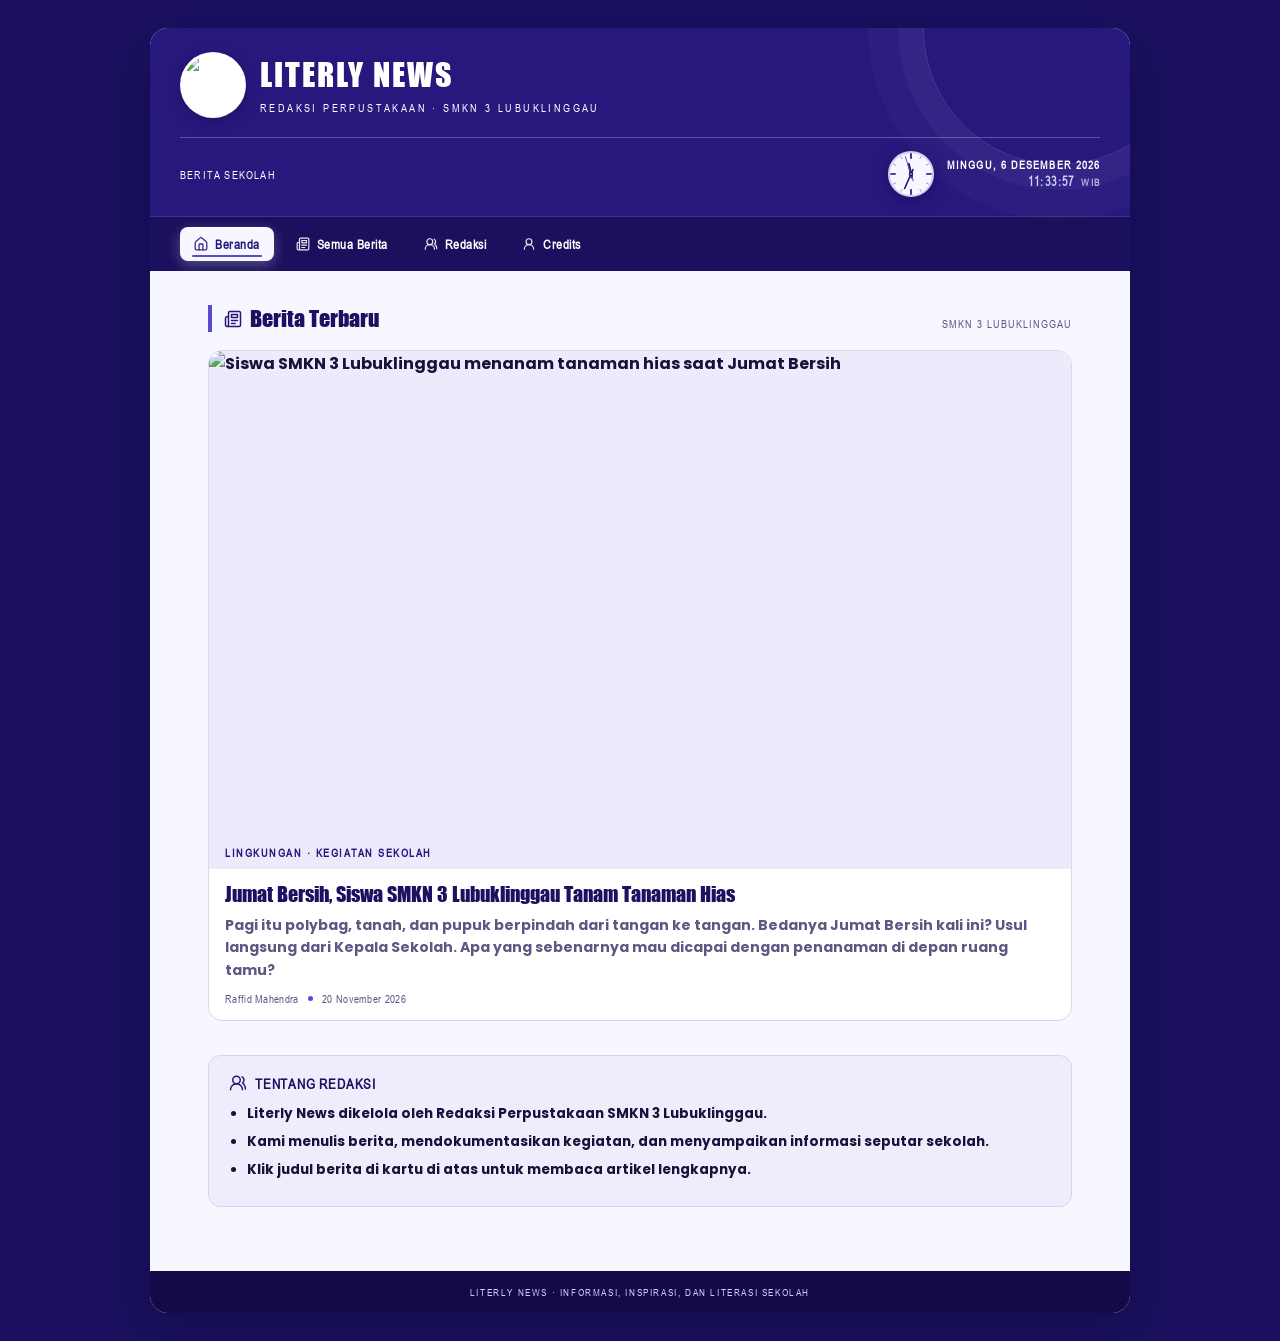
==== commit f38585ca: "Replace PNG icons and images with WEBP format" ====
--- a/index.html
+++ b/index.html
@@ -10,29 +10,29 @@
 <meta name="author" content="Redaksi Perpustakaan SMKN 3 Lubuklinggau">
 <meta name="robots" content="index, follow">
 <link rel="canonical" href="https://literlynews.my.id/">
-<link rel="icon" type="image/png" href="assets/logo.png">
-<link rel="apple-touch-icon" href="assets/logo.png">
-<link rel="shortcut icon" href="assets/logo.png">
+<link rel="icon" type="image/webp" href="assets/logo.webp">
+<link rel="apple-touch-icon" href="assets/logo.webp">
+<link rel="shortcut icon" href="assets/logo.webp">
 <meta property="og:type" content="website">
 <meta property="og:site_name" content="Literly News">
 <meta property="og:locale" content="id_ID">
 <meta property="og:title" content="Literly News">
 <meta property="og:description" content="Media berita Redaksi Perpustakaan SMKN 3 Lubuklinggau: liputan kegiatan sekolah, dokumentasi, dan informasi terbaru.">
-<meta property="og:image" content="https://literlynews.my.id/assets/banner-utama.jpg">
+<meta property="og:image" content="https://literlynews.my.id/assets/banner-utama.webp">
 <meta property="og:image:width" content="1200">
 <meta property="og:image:height" content="650">
 <meta property="og:url" content="https://literlynews.my.id/">
 <meta name="twitter:card" content="summary_large_image">
 <meta name="twitter:title" content="Literly News">
 <meta name="twitter:description" content="Media berita Redaksi Perpustakaan SMKN 3 Lubuklinggau: liputan kegiatan sekolah, dokumentasi, dan informasi terbaru.">
-<meta name="twitter:image" content="https://literlynews.my.id/assets/banner.jpg">
+<meta name="twitter:image" content="https://literlynews.my.id/assets/banner.webp">
 <script type="application/ld+json">
 {
   "@context": "https://schema.org",
   "@type": "NewsMediaOrganization",
   "name": "Literly News",
   "url": "https://literlynews.my.id",
-  "logo": "https://literlynews.my.id/assets/logo.png",
+  "logo": "https://literlynews.my.id/assets/logo.webp",
   "parentOrganization": {
     "@type": "EducationalOrganization",
     "name": "SMKN 3 Lubuklinggau"
@@ -1151,7 +1151,7 @@
 <div class="page">
   <header class="masthead">
     <div class="brand">
-      <img src="assets/logo.png" alt="Logo Literly News">
+      <img src="assets/logo.webp" alt="Logo Literly News">
       <div>
         <div class="brand-name reveal" style="--reveal-delay:.05s" data-reveal-text>LITERLY NEWS</div>
         <div class="brand-sub">Redaksi Perpustakaan · SMKN 3 Lubuklinggau</div>
@@ -1209,7 +1209,7 @@
   </header>
 
   <main class="content">
-    <img class="watermark" src="assets/logo.png" alt="">
+    <img class="watermark" src="assets/logo.webp" alt="">
 
     <div id="beranda" class="view">
       <section id="berita">
@@ -1267,7 +1267,7 @@
       </div>
 
       <figure class="hero reveal">
-        <img src="assets/jumat-pembersihan/wawancara.jpg" alt="Raffid Mahendra mewawancarai guru SMKN 3 Lubuklinggau">
+        <img src="assets/jumat-pembersihan/wawancara.webp" alt="Raffid Mahendra mewawancarai guru SMKN 3 Lubuklinggau">
         <figcaption>Raffid Mahendra mewawancarai Apriana Suzanti, S.Pd., soal kegiatan Jumat Bersih dan penanaman tanaman di sekolah.</figcaption>
       </figure>
 
@@ -1284,11 +1284,11 @@
 
       <div class="gallery reveal" id="galeri-jumat-bersih">
         <figure>
-          <img src="assets/jumat-pembersihan/galeri-1.jpg" alt="Siswa menanam tanaman ke dalam polybag">
+          <img src="assets/jumat-pembersihan/galeri-1.webp" alt="Siswa menanam tanaman ke dalam polybag">
           <figcaption>Siswa mengisi polybag dengan media tanam dan menanam tumbuhan.</figcaption>
         </figure>
         <figure>
-          <img src="assets/jumat-pembersihan/galeri-2.jpg" alt="Kegiatan Jumat Bersih di halaman SMKN 3 Lubuklinggau">
+          <img src="assets/jumat-pembersihan/galeri-2.webp" alt="Kegiatan Jumat Bersih di halaman SMKN 3 Lubuklinggau">
           <figcaption>Siswa dan guru bergotong royong merapikan serta menghijaukan lingkungan sekolah.</figcaption>
         </figure>
       </div>
@@ -1367,7 +1367,7 @@
 
         <div class="profile-card reveal" style="--reveal-delay:.1s">
           <a class="profile-link-card" href="index.html#profil-rakzvolt" target="_blank" rel="noopener">
-            <img class="profile-avatar profile-avatar-img" src="assets/credits/rakzvolt/profile.png" alt="Avatar RakzVolt" loading="lazy">
+            <img class="profile-avatar profile-avatar-img" src="assets/credits/rakzvolt/profile.webp" alt="Avatar RakzVolt" loading="lazy">
             <span class="profile-name" data-reveal-text>RakzVolt</span>
             <span class="profile-role">Web Editor</span>
             <p class="profile-bio">Membangun antarmuka dan berbagai alat kecil yang berguna — ikut menata ulang tampilan serta interaksi di situs ini.</p>
@@ -1431,7 +1431,7 @@
     kicker: 'Lingkungan · Kegiatan Sekolah',
     judul: 'Jumat Bersih, Siswa SMKN 3 Lubuklinggau Tanam Tanaman Hias',
     ringkasan: 'Pagi itu polybag, tanah, dan pupuk berpindah dari tangan ke tangan. Bedanya Jumat Bersih kali ini? Usul langsung dari Kepala Sekolah. Apa yang sebenarnya mau dicapai dengan penanaman di depan ruang tamu?',
-    thumbnail: 'assets/jumat-pembersihan/galeri-1.jpg',
+    thumbnail: 'assets/jumat-pembersihan/galeri-1.webp',
     thumbnailAlt: 'Siswa SMKN 3 Lubuklinggau menanam tanaman hias saat Jumat Bersih',
     reporter: 'Raffid Mahendra',
     tanggal: '20 November 2026'
@@ -1888,7 +1888,6 @@
   }
 }
 
-/* Cek berkala: bila data atau tanggal berubah, gambar yang sedang tampil dirender ulang. */
 function rzSync() {
   var view = document.getElementById('profil-rakzvolt');
   if (!view || view.hasAttribute('hidden') || document.hidden) return;
@@ -1914,7 +1913,7 @@
   grid.innerHTML = ARTIKEL_LIST.map(function(a, i) {
     return (
       '<a class="news-card reveal" href="#' + a.id + '" style="--reveal-delay:' + (i * 0.09).toFixed(2) + 's">' +
-        '<div class="news-card-thumb"><img src="' + a.thumbnail + '" alt="' + (a.thumbnailAlt || '') + '" loading="lazy"></div>' +
+        '<div class="news-card-thumb"><img src="' + a.thumbnail + '" alt="' + (a.thumbnailAlt || '') + '" loading="eager" fetchpriority="high"></div>' +
         '<div class="news-card-kicker">' + a.kicker + '</div>' +
         '<h3 class="news-card-title" data-reveal-text>' + a.judul + '</h3>' +
         '<p class="news-card-summary">' + a.ringkasan + '</p>' +
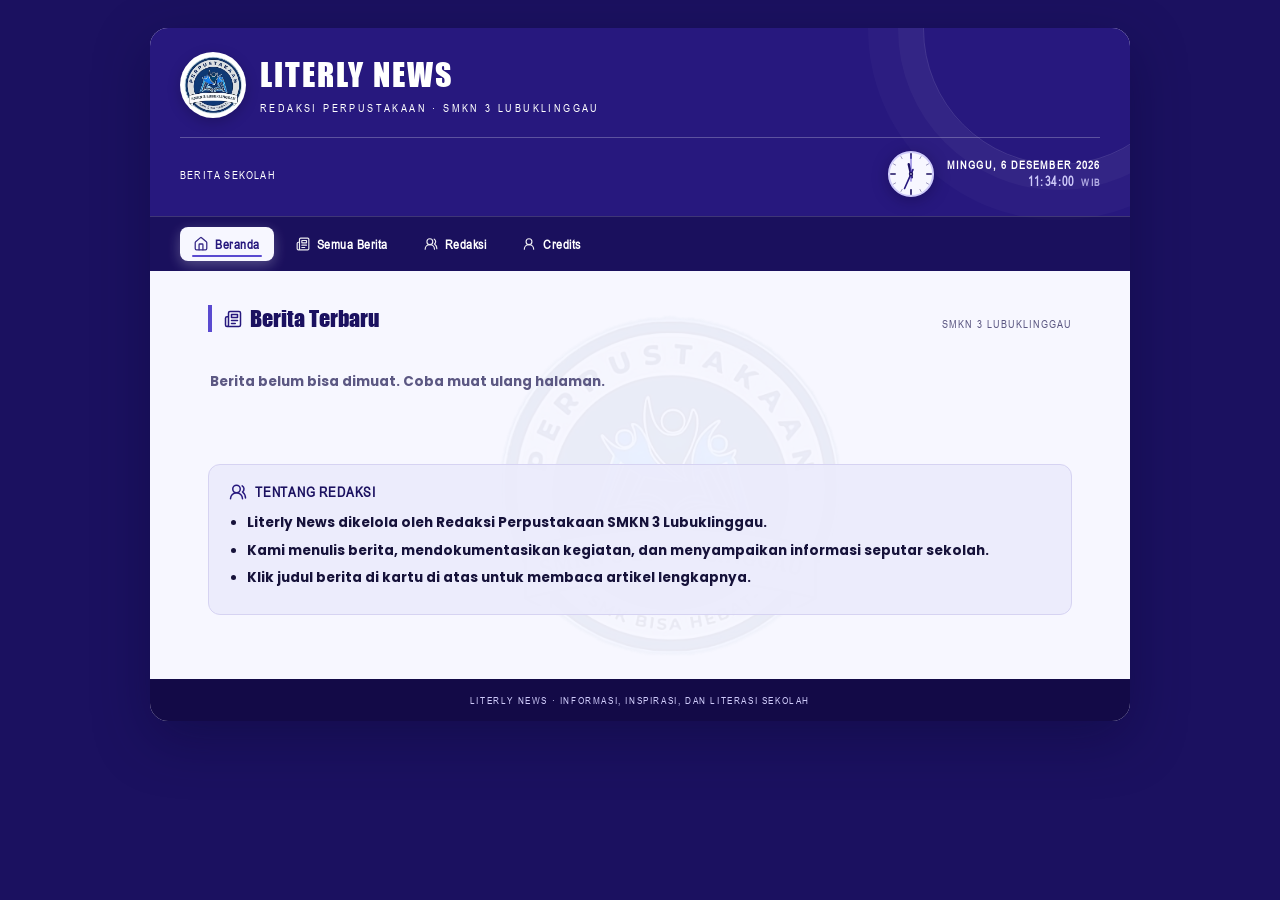
==== commit f462d099: "Add files via upload" ====
--- a/index.html
+++ b/index.html
@@ -1140,12 +1140,15 @@
 .rzp-block a:focus-visible { border-radius: 16px; }
 [tabindex="-1"]:focus, [tabindex="-1"]:focus-visible { outline: none; }
 @media (min-width: 621px) {
+  #artikel-isi { padding-top: 38px; }
   .back-home ~ .section-title { margin-top: 36px; }
 }
 @media (prefers-reduced-motion: reduce) {
   .analog-clock .c-hand { transition: none !important; }
 }
 </style>
+<link rel="stylesheet" href="assets/article-content.css">
+<script src="assets/literly-content.js"></script>
 </head>
 <body>
 <div class="page">
@@ -1221,7 +1224,7 @@
           <span>SMKN 3 Lubuklinggau</span>
         </div>
 
-        <div class="news-grid"></div>
+        <div class="news-grid"><p class="empty-state">Memuat berita…</p></div>
         <noscript>
           <p class="empty-state">Aktifkan JavaScript untuk melihat daftar berita, atau buka tautan berita secara langsung lewat tagar (#) di URL.</p>
         </noscript>
@@ -1240,108 +1243,13 @@
       </section>
     </div>
 
-    <!-- Perbaikan pada elemen article agar tidak tertahan oleh atribut hidden hingga menghalangi klik -->
-    <article class="article view" id="artikel-jumat-bersih" hidden>
+    <!-- Satu wadah untuk semua berita; isinya diisi dari data/articles.json -->
+    <article class="article view" id="artikel" hidden>
       <a href="#beranda" class="back-home">
         <svg class="icon" viewBox="0 0 24 24" aria-hidden="true"><path d="m12 19-7-7 7-7"/><path d="M19 12H5"/></svg>
         Kembali ke Beranda
       </a>
-      <div class="kicker">Lingkungan · Kegiatan Sekolah</div>
-      <h1 data-reveal-text>Jumat Bersih, Siswa SMKN 3 Lubuklinggau Tanam Tanaman Hias</h1>
-      <div class="deck">Lewat Jumat Bersih, siswa bersama guru menata dan menanam berbagai tanaman di depan ruang tamu sekolah. Tujuannya sederhana: menambah hijau dan membuat lingkungan lebih asri.</div>
-      <div class="byline">
-        <strong>
-          <svg class="icon" viewBox="0 0 24 24" aria-hidden="true"><circle cx="12" cy="8" r="5"/><path d="M20 21a8 8 0 0 0-16 0"/></svg>
-          Reporter: Raffid Mahendra
-        </strong>
-        <span class="dot"></span>
-        <span>
-          <svg class="icon" viewBox="0 0 24 24" aria-hidden="true"><path d="M20 10c0 4.993-5.539 10.193-7.399 11.799a1 1 0 0 1-1.202 0C9.539 20.193 4 14.993 4 10a8 8 0 0 1 16 0"/><circle cx="12" cy="10" r="3"/></svg>
-          SMKN 3 Lubuklinggau
-        </span>
-        <span class="dot"></span>
-        <span>
-          <svg class="icon" viewBox="0 0 24 24" aria-hidden="true"><path d="M8 2v4"/><path d="M16 2v4"/><rect width="18" height="18" x="3" y="4" rx="2"/><path d="M3 10h18"/><path d="M8 14h.01"/><path d="M12 14h.01"/><path d="M16 14h.01"/><path d="M8 18h.01"/><path d="M12 18h.01"/><path d="M16 18h.01"/></svg>
-          20 November 2026
-        </span>
-      </div>
-
-      <figure class="hero reveal">
-        <img src="assets/jumat-pembersihan/wawancara.webp" alt="Raffid Mahendra mewawancarai guru SMKN 3 Lubuklinggau">
-        <figcaption>Raffid Mahendra mewawancarai Apriana Suzanti, S.Pd., soal kegiatan Jumat Bersih dan penanaman tanaman di sekolah.</figcaption>
-      </figure>
-
-      <p class="lead">Lubuklinggau — Jumat, 20 November 2026, SMKN 3 Lubuklinggau menggelar Jumat Bersih. Selain membersihkan area sekolah, siswa dan siswi juga menanam tanaman hias di depan ruang tamu. Kegiatan ini jadi salah satu cara sekolah menambah tanaman dan membuat halaman lebih hijau serta nyaman.</p>
-
-      <p>Dari wawancara dengan Apriana Suzanti, S.Pd., penanaman dilakukan memakai polybag. Siswa bekerja bersama: menyiapkan tanah, menaruh pupuk, menanam, lalu menyiram agar tanaman bisa tumbuh baik.</p>
-
-      <h2 class="reveal">Kerja Sama Siswa Jadi Kunci</h2>
-      <p>Supaya cepat dan rapi, siswa membagi tugas. Ada yang mengisi tanah ke polybag, ada yang menambahkan pupuk, menanam bibit, dan menyiram. Setiap orang punya peran, jadi semuanya ikut bergerak.</p>
-
-      <div class="pullquote reveal">“Kegiatan ini dilakukan untuk mengembangbiakkan tanaman yang ada serta melakukan penghijauan di beberapa lokasi di SMKN 3 Lubuklinggau agar lingkungan menjadi lebih asri dan segar.”</div>
-
-      <p>Menurut Apriana Suzanti, S.Pd., ide ini datang dari Kepala SMKN 3 Lubuklinggau, Suhar Jendro, S.Pd., M.Pd. Penanaman tidak cuma di depan ruang tamu, tapi juga bagian dari upaya penghijauan di beberapa titik sekolah.</p>
-
-      <div class="gallery reveal" id="galeri-jumat-bersih">
-        <figure>
-          <img src="assets/jumat-pembersihan/galeri-1.webp" alt="Siswa menanam tanaman ke dalam polybag">
-          <figcaption>Siswa mengisi polybag dengan media tanam dan menanam tumbuhan.</figcaption>
-        </figure>
-        <figure>
-          <img src="assets/jumat-pembersihan/galeri-2.webp" alt="Kegiatan Jumat Bersih di halaman SMKN 3 Lubuklinggau">
-          <figcaption>Siswa dan guru bergotong royong merapikan serta menghijaukan lingkungan sekolah.</figcaption>
-        </figure>
-      </div>
-
-      <h2 class="reveal">Lingkungan Sekolah yang Lebih Asri</h2>
-      <p>Jumat Bersih kali ini menunjukkan bahwa kepedulian terhadap lingkungan bisa dimulai dari hal kecil yang dikerjakan bersama. Dengan pembagian tugas dan semangat gotong royong, proses penanaman berjalan lebih efektif.</p>
-
-      <p>Harapannya, tanaman yang sudah ditanam terus dirawat. Lingkungan sekolah yang hijau dan tertata bisa membuat suasana lebih nyaman bagi seluruh warga SMKN 3 Lubuklinggau.</p>
-
-      <section class="facts reveal" id="tentang-jumat-bersih">
-        <h3>
-          <svg class="icon" viewBox="0 0 24 24" aria-hidden="true"><circle cx="12" cy="12" r="10"/><path d="M12 16v-4"/><path d="M12 8h.01"/></svg>
-          FAKTA KEGIATAN · 5W + 1H
-        </h3>
-        <ul>
-          <li><strong>Apa:</strong> Jumat Bersih dan penanaman tanaman hias serta tanaman lainnya.</li>
-          <li><strong>Siapa:</strong> Siswa dan siswi SMKN 3 Lubuklinggau; diusulkan oleh Kepala Sekolah, Suhar Jendro, S.Pd., M.Pd.</li>
-          <li><strong>Kapan:</strong> Jumat, 20 November 2026.</li>
-          <li><strong>Di mana:</strong> Area depan ruang tamu sekolah; tanaman ditanam memakai polybag.</li>
-          <li><strong>Mengapa:</strong> Mengembangbiakkan tanaman dan melakukan penghijauan agar lingkungan sekolah lebih asri dan segar.</li>
-          <li><strong>Bagaimana:</strong> Siswa membagi tugas mengisi tanah, menambahkan pupuk, menanam, dan menyiram.</li>
-        </ul>
-      </section>
-
-      <section class="credits reveal" id="kredit-jumat-bersih">
-        <h2>
-          <svg class="icon" viewBox="0 0 24 24" aria-hidden="true"><path d="m15.477 12.89 1.515 8.526a.5.5 0 0 1-.81.47l-3.58-2.687a1 1 0 0 0-1.197 0l-3.586 2.686a.5.5 0 0 1-.81-.469l1.514-8.526"/><circle cx="12" cy="8" r="6"/></svg>
-          Kredit Redaksi
-        </h2>
-        <div class="credit-grid">
-          <div class="credit-item">
-            <div class="credit-label">Editor Video</div>
-            <div class="credit-name">Raffid Mahendra · X RPL</div>
-          </div>
-          <div class="credit-item">
-            <div class="credit-label">Web Editor</div>
-            <div class="credit-name">Raffid Mahendra · X RPL</div>
-            <div class="credit-name">Raihan Kanz Akbar Riyanto · X RPL</div>
-          </div>
-          <div class="credit-item">
-            <div class="credit-label">Cameraman</div>
-            <div class="credit-name">Vazel Al-Raffi Rizky Putra</div>
-          </div>
-          <div class="credit-item">
-            <div class="credit-label">Pewawancara</div>
-            <div class="credit-name">Raffid Mahendra · X RPL</div>
-          </div>
-          <div class="credit-item">
-            <div class="credit-label">Narasumber</div>
-            <div class="credit-name">Apriana Suzanti, S.Pd.</div>
-          </div>
-        </div>
-      </section>
+      <div id="artikel-isi"></div>
     </article>
 
     <div id="credits" class="view" hidden>
@@ -1425,18 +1333,21 @@
 </div>
 
 <script>
-var ARTIKEL_LIST = [
-  {
-    id: 'artikel-jumat-bersih',
-    kicker: 'Lingkungan · Kegiatan Sekolah',
-    judul: 'Jumat Bersih, Siswa SMKN 3 Lubuklinggau Tanam Tanaman Hias',
-    ringkasan: 'Pagi itu polybag, tanah, dan pupuk berpindah dari tangan ke tangan. Bedanya Jumat Bersih kali ini? Usul langsung dari Kepala Sekolah. Apa yang sebenarnya mau dicapai dengan penanaman di depan ruang tamu?',
-    thumbnail: 'assets/jumat-pembersihan/galeri-1.webp',
-    thumbnailAlt: 'Siswa SMKN 3 Lubuklinggau menanam tanaman hias saat Jumat Bersih',
-    reporter: 'Raffid Mahendra',
-    tanggal: '20 November 2026'
-  }
-];
+var ARTIKEL_LIST = [];
+var BASE_TITLE = document.title;
+
+/* Daftar berita dimuat dari data/articles.json (ditulis oleh panel admin). */
+function muatBerita() {
+  return fetch('data/articles.json?t=' + Math.floor(Date.now() / 60000), { cache: 'no-cache' })
+    .then(function (r) { if (!r.ok) throw new Error('HTTP ' + r.status); return r.json(); })
+    .then(function (d) {
+      ARTIKEL_LIST = (d.articles || []).slice().sort(function (x, y) {
+        return String(y.tanggal).localeCompare(String(x.tanggal)) || String(y.updatedAt || '').localeCompare(String(x.updatedAt || ''));
+      });
+      return true;
+    })
+    .catch(function () { ARTIKEL_LIST = []; return false; });
+}
 
 /* ====== Waktu akurat (WIB) ======
    Jam perangkat dikoreksi lewat header Date dari server situs ini.
@@ -1901,26 +1812,35 @@
   });
 }
 
-function renderKartuBerita() {
+function renderKartuBerita(ok) {
   var grid = document.querySelector('.news-grid');
   if (!grid) return;
 
   if (!ARTIKEL_LIST.length) {
-    grid.innerHTML = '<p class="empty-state">Belum ada berita. Tambahkan lewat ARTIKEL_LIST di bagian script.</p>';
+    grid.innerHTML = '<p class="empty-state">' + (ok === false ? 'Berita belum bisa dimuat. Coba muat ulang halaman.' : 'Belum ada berita.') + '</p>';
     return;
   }
-
-  grid.innerHTML = ARTIKEL_LIST.map(function(a, i) {
-    return (
-      '<a class="news-card reveal" href="#' + a.id + '" style="--reveal-delay:' + (i * 0.09).toFixed(2) + 's">' +
-        '<div class="news-card-thumb"><img src="' + a.thumbnail + '" alt="' + (a.thumbnailAlt || '') + '" loading="eager" fetchpriority="high"></div>' +
-        '<div class="news-card-kicker">' + a.kicker + '</div>' +
-        '<h3 class="news-card-title" data-reveal-text>' + a.judul + '</h3>' +
-        '<p class="news-card-summary">' + a.ringkasan + '</p>' +
-        '<div class="news-card-meta"><span>' + a.reporter + '</span><span class="dot"></span><span>' + a.tanggal + '</span></div>' +
-      '</a>'
-    );
-  }).join('');
+  grid.innerHTML = ARTIKEL_LIST.map(function (a, i) { return LiterlyContent.cardHtml(a, i, ''); }).join('');
+}
+
+function cariArtikel(key) {
+  var id = String(key || '').replace(/^artikel-/, '');
+  for (var i = 0; i < ARTIKEL_LIST.length; i++) if (ARTIKEL_LIST[i].id === id) return ARTIKEL_LIST[i];
+  return null;
+}
+
+function renderArtikel(key) {
+  var box = document.getElementById('artikel-isi');
+  var a = cariArtikel(key);
+  if (!a) {
+    box.innerHTML = '<h1>Berita tidak ditemukan</h1><p>Berita yang Anda cari mungkin sudah dihapus. <a href="#beranda">Kembali ke beranda</a>.</p>';
+    document.title = BASE_TITLE;
+    return null;
+  }
+  box.innerHTML = LiterlyContent.articleHtml(a, '');
+  box.querySelectorAll('[data-reveal-text]').forEach(pecahJadiKata);
+  document.title = a.judul + ' · Literly News';
+  return a;
 }
 
 function pecahJadiKata(el) {
@@ -1974,9 +1894,9 @@
   ['.byline strong', ['fade-up']],
   ['.byline > span:not(.dot)', ['fade-up', 'slide-left']],
   ['.hero figcaption', ['soft-focus']],
-  ['.article > p', ['fade-up', 'slide-right', 'float-in']],
+  ['.prose > p', ['fade-up', 'slide-right', 'float-in']],
   ['.pullquote', ['zoom-in']],
-  ['.gallery figcaption', ['wipe-right', 'soft-focus']],
+  ['.prose figcaption', ['wipe-right', 'soft-focus']],
   ['.facts li', ['slide-right', 'bounce-in', 'fade-up']],
   ['.credit-label', ['wipe-left']],
   ['.credit-name', ['pop-in', 'scale-up']],
@@ -2090,6 +2010,7 @@
 }
 
 var currentView = null;
+var currentArticleKey = null;
 var motionReduced = window.matchMedia('(prefers-reduced-motion: reduce)');
 
 function applyView(view) {
@@ -2102,17 +2023,22 @@
   });
 }
 
-function cardThumb(viewId) {
-  return document.querySelector('a.news-card[href="#' + viewId + '"] .news-card-thumb');
-}
-
-function prepareSharedName(fromView, toView) {
+function cardThumb(key) {
+  if (!key) return null;
+  return document.querySelector('a.news-card[href="#' + key + '"] .news-card-thumb');
+}
+
+function viewKey(view, artKey) {
+  return view && view.id === 'artikel' ? artKey : (view && view.id);
+}
+
+function prepareSharedName(fromView, toView, fromKey, toKey) {
   document.querySelectorAll('.vt-share').forEach(function(el) {
     el.classList.remove('vt-share');
   });
   if (!fromView || fromView === toView) return;
   if (toView.id !== 'beranda') {
-    var thumb = cardThumb(toView.id);
+    var thumb = cardThumb(toKey);
     if (thumb) thumb.classList.add('vt-share');
   } else {
     var hero = fromView.querySelector('.hero img');
@@ -2120,14 +2046,17 @@
   }
 }
 
-function moveSharedName(fromView, toView) {
-  var thumb = toView.id !== 'beranda' ? cardThumb(toView.id) : cardThumb(fromView && fromView.id);
-  var hero = (toView.id !== 'beranda' ? toView : fromView) && (toView.id !== 'beranda' ? toView : fromView).querySelector('.hero img');
+function moveSharedName(fromView, toView, fromKey, toKey) {
   document.querySelectorAll('.vt-share').forEach(function(el) {
     el.classList.remove('vt-share');
   });
-  if (toView.id !== 'beranda' && hero) hero.classList.add('vt-share');
-  else if (thumb) thumb.classList.add('vt-share');
+  if (toView.id !== 'beranda') {
+    var hero = toView.querySelector('.hero img');
+    if (hero) hero.classList.add('vt-share');
+  } else {
+    var thumb = cardThumb(fromKey);
+    if (thumb) thumb.classList.add('vt-share');
+  }
 }
 
 function replayMotion(view) {
@@ -2153,14 +2082,18 @@
 
 function literlyRoute() {
   var hash = (location.hash || '#beranda').slice(1);
-  var target = document.getElementById(hash) || document.getElementById('beranda');
+  var isArt = hash.indexOf('artikel-') === 0;
+  var target = isArt ? document.getElementById('artikel') : (document.getElementById(hash) || document.getElementById('beranda'));
   var view = target.closest('.view') || document.getElementById('beranda');
-  var sameView = currentView === view;
+  var toKey = viewKey(view, hash);
+  var fromView = currentView;
+  var fromKey = viewKey(fromView, currentArticleKey);
+  var sameView = currentView === view && (!isArt || currentArticleKey === hash);
   var firstPaint = currentView === null;
-  var fromView = currentView;
 
   function update() {
-    if (!sameView) moveSharedName(fromView, view);
+    if (isArt) renderArtikel(hash); else document.title = BASE_TITLE;
+    if (!sameView) moveSharedName(fromView, view, fromKey, toKey);
     applyView(view);
     updateNav(hash, view);
     if (!sameView) replayMotion(view);
@@ -2178,6 +2111,7 @@
     }
     amatiAnimasi(view);
     currentView = view;
+    currentArticleKey = isArt ? hash : null;
   }
 
   var direction = view.id === 'beranda' ? 'backward' : 'forward';
@@ -2187,7 +2121,7 @@
     return;
   }
 
-  prepareSharedName(fromView, view);
+  prepareSharedName(fromView, view, fromKey, toKey);
   var transition = document.startViewTransition({
     update: update,
     types: [direction]
@@ -2205,12 +2139,13 @@
   mulaiJam();
   rzInitImages();
 
-  renderKartuBerita();
-  document.querySelectorAll('[data-reveal-text]').forEach(pecahJadiKata);
-  daftarkanAnimasiTeks(document);
-  literlyNode = null;
-  literlyRoute();
-  amatiAnimasi(document);
+  muatBerita().then(function(ok) {
+    renderKartuBerita(ok);
+    document.querySelectorAll('[data-reveal-text]').forEach(pecahJadiKata);
+    daftarkanAnimasiTeks(document);
+    literlyRoute();
+    amatiAnimasi(document);
+  });
 
   if (document.fonts && document.fonts.ready) {
     document.fonts.ready.then(function() {
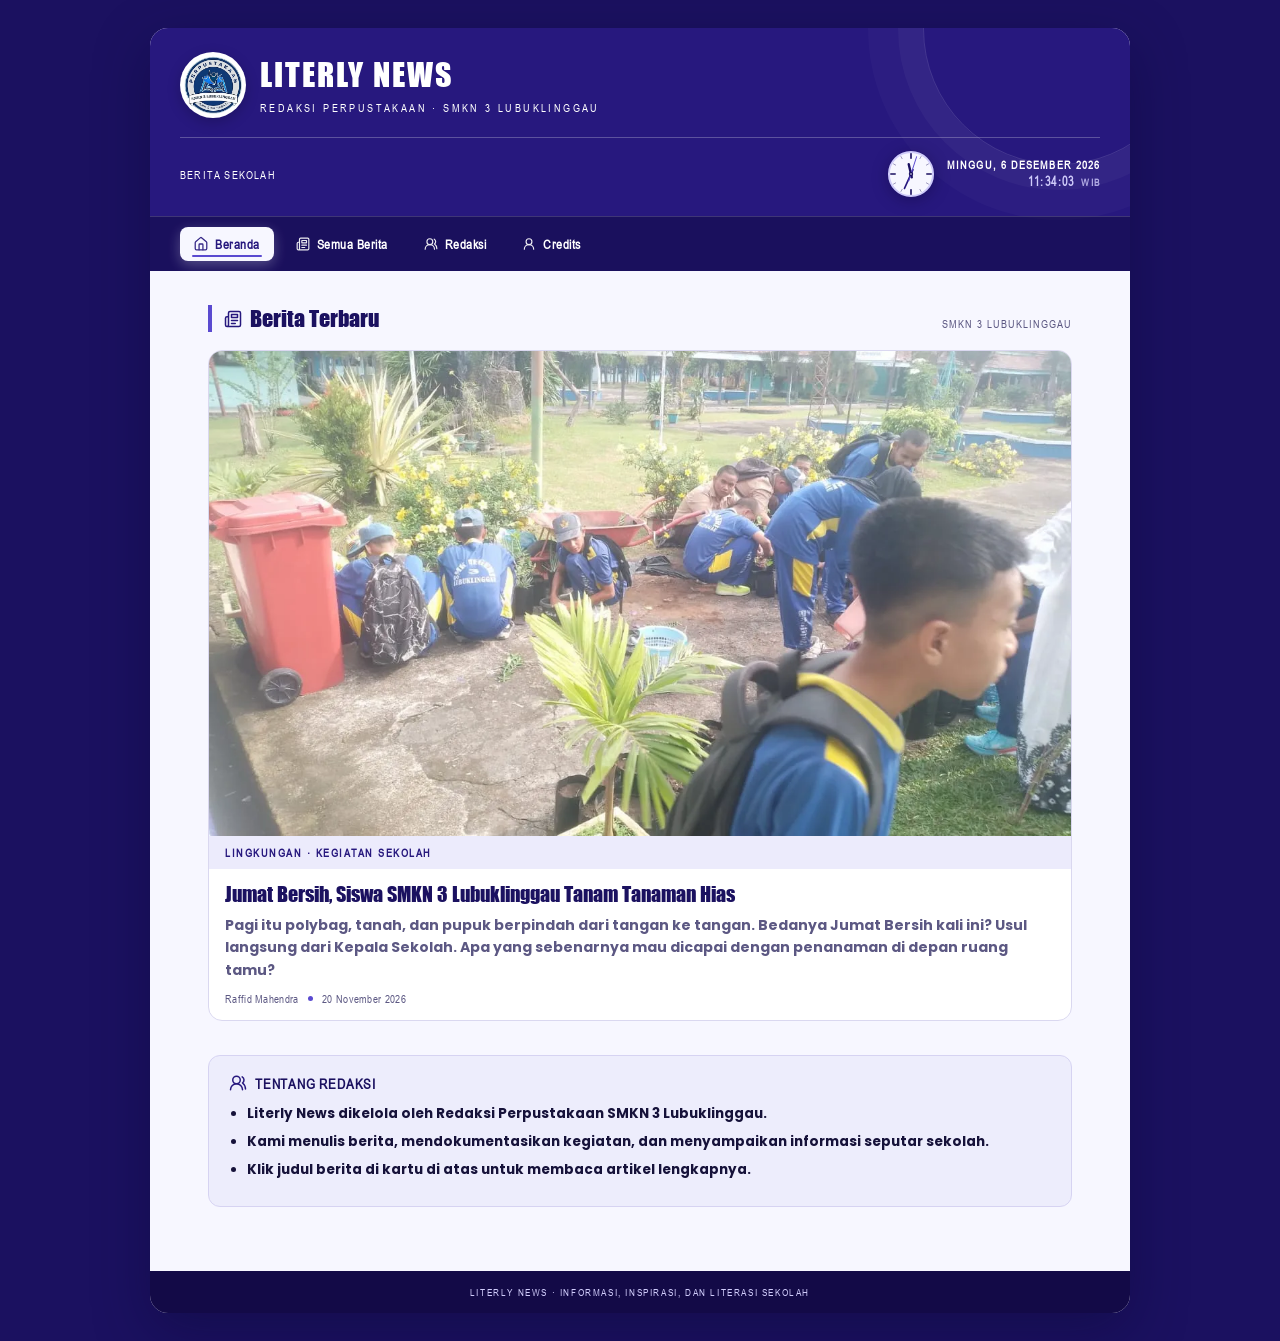
==== commit 81fbe7db: "Refactor article for 'Jumat Bersih' event Updated article structure and content for 'Jumat Bersih' e" ====
--- a/index.html
+++ b/index.html
@@ -1140,15 +1140,12 @@
 .rzp-block a:focus-visible { border-radius: 16px; }
 [tabindex="-1"]:focus, [tabindex="-1"]:focus-visible { outline: none; }
 @media (min-width: 621px) {
-  #artikel-isi { padding-top: 38px; }
   .back-home ~ .section-title { margin-top: 36px; }
 }
 @media (prefers-reduced-motion: reduce) {
   .analog-clock .c-hand { transition: none !important; }
 }
 </style>
-<link rel="stylesheet" href="assets/article-content.css">
-<script src="assets/literly-content.js"></script>
 </head>
 <body>
 <div class="page">
@@ -1224,7 +1221,7 @@
           <span>SMKN 3 Lubuklinggau</span>
         </div>
 
-        <div class="news-grid"><p class="empty-state">Memuat berita…</p></div>
+        <div class="news-grid"></div>
         <noscript>
           <p class="empty-state">Aktifkan JavaScript untuk melihat daftar berita, atau buka tautan berita secara langsung lewat tagar (#) di URL.</p>
         </noscript>
@@ -1243,13 +1240,108 @@
       </section>
     </div>
 
-    <!-- Satu wadah untuk semua berita; isinya diisi dari data/articles.json -->
-    <article class="article view" id="artikel" hidden>
+    <!-- Perbaikan pada elemen article agar tidak tertahan oleh atribut hidden hingga menghalangi klik -->
+    <article class="article view" id="artikel-jumat-bersih" hidden>
       <a href="#beranda" class="back-home">
         <svg class="icon" viewBox="0 0 24 24" aria-hidden="true"><path d="m12 19-7-7 7-7"/><path d="M19 12H5"/></svg>
         Kembali ke Beranda
       </a>
-      <div id="artikel-isi"></div>
+      <div class="kicker">Lingkungan · Kegiatan Sekolah</div>
+      <h1 data-reveal-text>Jumat Bersih, Siswa SMKN 3 Lubuklinggau Tanam Tanaman Hias</h1>
+      <div class="deck">Lewat Jumat Bersih, siswa bersama guru menata dan menanam berbagai tanaman di depan ruang tamu sekolah. Tujuannya sederhana: menambah hijau dan membuat lingkungan lebih asri.</div>
+      <div class="byline">
+        <strong>
+          <svg class="icon" viewBox="0 0 24 24" aria-hidden="true"><circle cx="12" cy="8" r="5"/><path d="M20 21a8 8 0 0 0-16 0"/></svg>
+          Reporter: Raffid Mahendra
+        </strong>
+        <span class="dot"></span>
+        <span>
+          <svg class="icon" viewBox="0 0 24 24" aria-hidden="true"><path d="M20 10c0 4.993-5.539 10.193-7.399 11.799a1 1 0 0 1-1.202 0C9.539 20.193 4 14.993 4 10a8 8 0 0 1 16 0"/><circle cx="12" cy="10" r="3"/></svg>
+          SMKN 3 Lubuklinggau
+        </span>
+        <span class="dot"></span>
+        <span>
+          <svg class="icon" viewBox="0 0 24 24" aria-hidden="true"><path d="M8 2v4"/><path d="M16 2v4"/><rect width="18" height="18" x="3" y="4" rx="2"/><path d="M3 10h18"/><path d="M8 14h.01"/><path d="M12 14h.01"/><path d="M16 14h.01"/><path d="M8 18h.01"/><path d="M12 18h.01"/><path d="M16 18h.01"/></svg>
+          20 November 2026
+        </span>
+      </div>
+
+      <figure class="hero reveal">
+        <img src="assets/jumat-pembersihan/wawancara.webp" alt="Raffid Mahendra mewawancarai guru SMKN 3 Lubuklinggau">
+        <figcaption>Raffid Mahendra mewawancarai Apriana Suzanti, S.Pd., soal kegiatan Jumat Bersih dan penanaman tanaman di sekolah.</figcaption>
+      </figure>
+
+      <p class="lead">Lubuklinggau — Jumat, 20 November 2026, SMKN 3 Lubuklinggau menggelar Jumat Bersih. Selain membersihkan area sekolah, siswa dan siswi juga menanam tanaman hias di depan ruang tamu. Kegiatan ini jadi salah satu cara sekolah menambah tanaman dan membuat halaman lebih hijau serta nyaman.</p>
+
+      <p>Dari wawancara dengan Apriana Suzanti, S.Pd., penanaman dilakukan memakai polybag. Siswa bekerja bersama: menyiapkan tanah, menaruh pupuk, menanam, lalu menyiram agar tanaman bisa tumbuh baik.</p>
+
+      <h2 class="reveal">Kerja Sama Siswa Jadi Kunci</h2>
+      <p>Supaya cepat dan rapi, siswa membagi tugas. Ada yang mengisi tanah ke polybag, ada yang menambahkan pupuk, menanam bibit, dan menyiram. Setiap orang punya peran, jadi semuanya ikut bergerak.</p>
+
+      <div class="pullquote reveal">“Kegiatan ini dilakukan untuk mengembangbiakkan tanaman yang ada serta melakukan penghijauan di beberapa lokasi di SMKN 3 Lubuklinggau agar lingkungan menjadi lebih asri dan segar.”</div>
+
+      <p>Menurut Apriana Suzanti, S.Pd., ide ini datang dari Kepala SMKN 3 Lubuklinggau, Suhar Jendro, S.Pd., M.Pd. Penanaman tidak cuma di depan ruang tamu, tapi juga bagian dari upaya penghijauan di beberapa titik sekolah.</p>
+
+      <div class="gallery reveal" id="galeri-jumat-bersih">
+        <figure>
+          <img src="assets/jumat-pembersihan/galeri-1.webp" alt="Siswa menanam tanaman ke dalam polybag">
+          <figcaption>Siswa mengisi polybag dengan media tanam dan menanam tumbuhan.</figcaption>
+        </figure>
+        <figure>
+          <img src="assets/jumat-pembersihan/galeri-2.webp" alt="Kegiatan Jumat Bersih di halaman SMKN 3 Lubuklinggau">
+          <figcaption>Siswa dan guru bergotong royong merapikan serta menghijaukan lingkungan sekolah.</figcaption>
+        </figure>
+      </div>
+
+      <h2 class="reveal">Lingkungan Sekolah yang Lebih Asri</h2>
+      <p>Jumat Bersih kali ini menunjukkan bahwa kepedulian terhadap lingkungan bisa dimulai dari hal kecil yang dikerjakan bersama. Dengan pembagian tugas dan semangat gotong royong, proses penanaman berjalan lebih efektif.</p>
+
+      <p>Harapannya, tanaman yang sudah ditanam terus dirawat. Lingkungan sekolah yang hijau dan tertata bisa membuat suasana lebih nyaman bagi seluruh warga SMKN 3 Lubuklinggau.</p>
+
+      <section class="facts reveal" id="tentang-jumat-bersih">
+        <h3>
+          <svg class="icon" viewBox="0 0 24 24" aria-hidden="true"><circle cx="12" cy="12" r="10"/><path d="M12 16v-4"/><path d="M12 8h.01"/></svg>
+          FAKTA KEGIATAN · 5W + 1H
+        </h3>
+        <ul>
+          <li><strong>Apa:</strong> Jumat Bersih dan penanaman tanaman hias serta tanaman lainnya.</li>
+          <li><strong>Siapa:</strong> Siswa dan siswi SMKN 3 Lubuklinggau; diusulkan oleh Kepala Sekolah, Suhar Jendro, S.Pd., M.Pd.</li>
+          <li><strong>Kapan:</strong> Jumat, 20 November 2026.</li>
+          <li><strong>Di mana:</strong> Area depan ruang tamu sekolah; tanaman ditanam memakai polybag.</li>
+          <li><strong>Mengapa:</strong> Mengembangbiakkan tanaman dan melakukan penghijauan agar lingkungan sekolah lebih asri dan segar.</li>
+          <li><strong>Bagaimana:</strong> Siswa membagi tugas mengisi tanah, menambahkan pupuk, menanam, dan menyiram.</li>
+        </ul>
+      </section>
+
+      <section class="credits reveal" id="kredit-jumat-bersih">
+        <h2>
+          <svg class="icon" viewBox="0 0 24 24" aria-hidden="true"><path d="m15.477 12.89 1.515 8.526a.5.5 0 0 1-.81.47l-3.58-2.687a1 1 0 0 0-1.197 0l-3.586 2.686a.5.5 0 0 1-.81-.469l1.514-8.526"/><circle cx="12" cy="8" r="6"/></svg>
+          Kredit Redaksi
+        </h2>
+        <div class="credit-grid">
+          <div class="credit-item">
+            <div class="credit-label">Editor Video</div>
+            <div class="credit-name">Raffid Mahendra · X RPL</div>
+          </div>
+          <div class="credit-item">
+            <div class="credit-label">Web Editor</div>
+            <div class="credit-name">Raffid Mahendra · X RPL</div>
+            <div class="credit-name">Raihan Kanz Akbar Riyanto · X RPL</div>
+          </div>
+          <div class="credit-item">
+            <div class="credit-label">Cameraman</div>
+            <div class="credit-name">Vazel Al-Raffi Rizky Putra</div>
+          </div>
+          <div class="credit-item">
+            <div class="credit-label">Pewawancara</div>
+            <div class="credit-name">Raffid Mahendra · X RPL</div>
+          </div>
+          <div class="credit-item">
+            <div class="credit-label">Narasumber</div>
+            <div class="credit-name">Apriana Suzanti, S.Pd.</div>
+          </div>
+        </div>
+      </section>
     </article>
 
     <div id="credits" class="view" hidden>
@@ -1312,10 +1404,10 @@
         <img class="reveal" style="--reveal-delay:.24s" data-rz="stack-light.svg" width="840" height="596" decoding="async" src="assets/credits/rakzvolt/stack-light.svg" alt="Tech stack">
 
         <div class="rzp-projects reveal" style="--reveal-delay:.3s">
-          <a href="https://github.com/RakaMC2/Crates-Add-ons" target="_blank" rel="noopener"><img data-rz="project-crates-add-ons-light.svg" width="412" height="232" decoding="async" src="assets/credits/rakzvolt/project-crates-add-ons-light.svg" alt="Crates-Add-ons"></a>
-          <a href="https://github.com/RakaMC2/RakaMC2" target="_blank" rel="noopener"><img data-rz="project-rakamc2-light.svg" width="412" height="232" decoding="async" src="assets/credits/rakzvolt/project-rakamc2-light.svg" alt="RakaMC2"></a>
-          <a href="https://github.com/RakaMC2/myhtml" target="_blank" rel="noopener"><img data-rz="project-myhtml-light.svg" width="412" height="232" decoding="async" src="assets/credits/rakzvolt/project-myhtml-light.svg" alt="myhtml"></a>
-          <a href="https://github.com/RakaMC2/One-Line-Solver" target="_blank" rel="noopener"><img data-rz="project-one-line-solver-light.svg" width="412" height="232" decoding="async" src="assets/credits/rakzvolt/project-one-line-solver-light.svg" alt="One-Line-Solver"></a>
+          <a href="https://github.com/RakzVolt/Crates-Add-ons" target="_blank" rel="noopener"><img data-rz="project-crates-add-ons-light.svg" width="412" height="232" decoding="async" src="assets/credits/rakzvolt/project-crates-add-ons-light.svg" alt="Crates-Add-ons"></a>
+          <a href="https://github.com/RakzVolt/RakzVolt" target="_blank" rel="noopener"><img data-rz="project-rakzvolt-light.svg" width="412" height="232" decoding="async" src="assets/credits/rakzvolt/project-rakzvolt-light.svg" alt="RakzVolt"></a>
+          <a href="https://github.com/RakzVolt/myhtml" target="_blank" rel="noopener"><img data-rz="project-myhtml-light.svg" width="412" height="232" decoding="async" src="assets/credits/rakzvolt/project-myhtml-light.svg" alt="myhtml"></a>
+          <a href="https://github.com/RakzVolt/One-Line-Solver" target="_blank" rel="noopener"><img data-rz="project-one-line-solver-light.svg" width="412" height="232" decoding="async" src="assets/credits/rakzvolt/project-one-line-solver-light.svg" alt="One-Line-Solver"></a>
         </div>
 
         <img class="reveal" style="--reveal-delay:.36s" data-rz="stats-light.svg" width="840" height="400" decoding="async" src="assets/credits/rakzvolt/stats-light.svg" alt="GitHub activity">
@@ -1324,7 +1416,7 @@
 
         <div class="rzp-buttons reveal" style="--reveal-delay:.5s">
           <a href="https://rakzvolt.my.id" target="_blank" rel="noopener"><img data-rz="button-1-light.svg" width="180.31" height="56" decoding="async" src="assets/credits/rakzvolt/button-1-light.svg" alt="My website"></a>
-          <a href="https://github.com/RakaMC2?tab=repositories" target="_blank" rel="noopener"><img data-rz="button-2-light.svg" width="209.89" height="56" decoding="async" src="assets/credits/rakzvolt/button-2-light.svg" alt="All repositories"></a>
+          <a href="https://github.com/RakzVolt?tab=repositories" target="_blank" rel="noopener"><img data-rz="button-2-light.svg" width="209.89" height="56" decoding="async" src="assets/credits/rakzvolt/button-2-light.svg" alt="All repositories"></a>
         </div>
       </div>
     </div>
@@ -1333,21 +1425,18 @@
 </div>
 
 <script>
-var ARTIKEL_LIST = [];
-var BASE_TITLE = document.title;
-
-/* Daftar berita dimuat dari data/articles.json (ditulis oleh panel admin). */
-function muatBerita() {
-  return fetch('data/articles.json?t=' + Math.floor(Date.now() / 60000), { cache: 'no-cache' })
-    .then(function (r) { if (!r.ok) throw new Error('HTTP ' + r.status); return r.json(); })
-    .then(function (d) {
-      ARTIKEL_LIST = (d.articles || []).slice().sort(function (x, y) {
-        return String(y.tanggal).localeCompare(String(x.tanggal)) || String(y.updatedAt || '').localeCompare(String(x.updatedAt || ''));
-      });
-      return true;
-    })
-    .catch(function () { ARTIKEL_LIST = []; return false; });
-}
+var ARTIKEL_LIST = [
+  {
+    id: 'artikel-jumat-bersih',
+    kicker: 'Lingkungan · Kegiatan Sekolah',
+    judul: 'Jumat Bersih, Siswa SMKN 3 Lubuklinggau Tanam Tanaman Hias',
+    ringkasan: 'Pagi itu polybag, tanah, dan pupuk berpindah dari tangan ke tangan. Bedanya Jumat Bersih kali ini? Usul langsung dari Kepala Sekolah. Apa yang sebenarnya mau dicapai dengan penanaman di depan ruang tamu?',
+    thumbnail: 'assets/jumat-pembersihan/galeri-1.webp',
+    thumbnailAlt: 'Siswa SMKN 3 Lubuklinggau menanam tanaman hias saat Jumat Bersih',
+    reporter: 'Raffid Mahendra',
+    tanggal: '20 November 2026'
+  }
+];
 
 /* ====== Waktu akurat (WIB) ======
    Jam perangkat dikoreksi lewat header Date dari server situs ini.
@@ -1468,14 +1557,14 @@
    angka dan tanggalnya diperbarui dari data terbaru, lalu dipasang ulang
    sehingga animasi teks selalu mulai dari awal saat terlihat. */
 var RZ_DIR = 'assets/credits/rakzvolt/';
-var RZ_USER = 'RakaMC2';
+var RZ_USER = 'RakzVolt';
 var RZ_PIXEL = '[data-uri]';
 var RZ_NS = 'http://www.w3.org/2000/svg';
 var RZ_TTL = 15 * 60 * 1000;
 var RZ_CACHE_KEY = 'rz-live-v2';
 var RZ_REPO_FILES = {
   'project-crates-add-ons-light.svg': 'Crates-Add-ons',
-  'project-rakamc2-light.svg': 'RakaMC2',
+  'project-rakzvolt-light.svg': 'RakzVolt',
   'project-myhtml-light.svg': 'myhtml',
   'project-one-line-solver-light.svg': 'One-Line-Solver'
 };
@@ -1495,6 +1584,20 @@
 }
 
 function rzFetchLive() {
+  var viaApi = /^https?:$/.test(location.protocol)
+    ? fetch('/api/github', { cache: 'no-store' }).then(function (r) {
+        if (!r.ok) throw new Error('HTTP ' + r.status);
+        return r.json();
+      }).then(function (d) {
+        if (!d || !d.user || !d.repos) throw new Error('bad payload');
+        d.t = Date.now();
+        return d;
+      })
+    : Promise.reject(new Error('no http'));
+  return viaApi.catch(rzFetchDirect);
+}
+
+function rzFetchDirect() {
   var api = 'https://api.github.com';
   return Promise.all([
     rzJson(api + '/users/' + RZ_USER),
@@ -1564,10 +1667,22 @@
     d.days.forEach(function (x) { q.days[x[0]] = { c: x[1], l: x[2] }; });
     var year = ts.slice(0, 4), total = 0, n;
     var jan1 = Date.UTC(+year, 0, 1) / 86400000;
+
+    /* Rentang streak dihitung dari hari paling awal yang tersedia di data,
+       bukan dibatasi mulai 1 Januari — kalau tidak, streak terbaik yang
+       menyambung lintas pergantian tahun akan terpotong jadi salah/kecil.
+       "Contributions this year" tetap dihitung hanya sejak 1 Januari. */
+    var dayNums = Object.keys(q.days).map(function (s) {
+      return Math.floor(Date.parse(s + 'T00:00:00Z') / 86400000);
+    });
+    var minDay = dayNums.length ? Math.min.apply(null, dayNums) : today;
+
     var run = 0, best = 0;
-    for (n = jan1; n <= today; n++) {
+    for (n = minDay; n <= today; n++) {
       var e = q.days[rzDayStr(n)];
-      if (e && e.c > 0) { total += e.c; run++; if (run > best) best = run; } else { run = 0; }
+      var aktif = !!(e && e.c > 0);
+      if (aktif && n >= jan1) total += e.c;
+      if (aktif) { run++; if (run > best) best = run; } else { run = 0; }
     }
     q.contrib = total;
     q.best = best;
@@ -1590,9 +1705,11 @@
 }
 
 function rzSig() {
-  var d = rzLive.data;
-  var body = d ? JSON.stringify({ u: d.user, r: d.repos, d: d.days }) : '';
-  return rzDayStr(rzDayNum(RzTime.now())) + '|' + body;
+  var d = rzLive.data, day = rzDayStr(rzDayNum(RzTime.now()));
+  if (rzLive.sigData === d && rzLive.sigDay === day && rzLive.sigVal) return rzLive.sigVal;
+  rzLive.sigData = d; rzLive.sigDay = day;
+  rzLive.sigVal = day + '|' + (d ? JSON.stringify({ u: d.user, r: d.repos, d: d.days }) : '');
+  return rzLive.sigVal;
 }
 
 function rzNum(v) { return v === null || v === undefined ? '-' : String(v); }
@@ -1732,50 +1849,88 @@
   img.src = img._url;
 }
 
-function rzRender(img) {
+var rzPatched = {};
+
+function rzBuildText(name, img) {
+  return rzFetchSvg(name).then(function (text) {
+    var patch = RZ_PATCH[name];
+    if (!patch) return { text: text, sig: '' };
+    var sig = rzSig();
+    var key = name + '|' + sig;
+    if (rzPatched[key]) return { text: rzPatched[key], sig: sig };
+    try {
+      var doc = new DOMParser().parseFromString(text, 'image/svg+xml');
+      if (doc.getElementsByTagName('parsererror').length) throw new Error('parse');
+      patch(doc, img);
+      text = new XMLSerializer().serializeToString(doc.documentElement);
+      rzPatched[key] = text;
+    } catch (e) { /* pakai SVG apa adanya */ }
+    return { text: text, sig: sig };
+  });
+}
+
+/* still = true: ganti isi tanpa memutar animasi (dipakai saat data baru tiba). */
+function rzRender(img, still) {
   var name = img.getAttribute('data-rz');
   var token = img._tok = (img._tok || 0) + 1;
   var patch = RZ_PATCH[name];
-  var wait = patch
-    ? Promise.race([rzLoadLive(false), new Promise(function (res) { setTimeout(res, 2500); })])
-    : Promise.resolve();
-  Promise.all([rzFetchSvg(name), wait]).then(function (r) {
+  var wait = Promise.resolve();
+  if (patch) {
+    var pending = rzLoadLive(false);
+    pending.then(function () { setTimeout(rzSync, 50); });
+    if (!rzLive.data) wait = Promise.race([pending, new Promise(function (res) { setTimeout(res, 700); })]);
+  }
+  wait.then(function () { return rzBuildText(name, img); }).then(function (r) {
     if (token !== img._tok) return;
-    var text = r[0];
-    if (patch) {
-      try {
-        var doc = new DOMParser().parseFromString(text, 'image/svg+xml');
-        if (doc.getElementsByTagName('parsererror').length) throw new Error('parse');
-        patch(doc, img);
-        text = new XMLSerializer().serializeToString(doc.documentElement);
-        img._sig = rzSig();
-      } catch (e) { /* pakai SVG apa adanya */ }
-    }
+    var text = r.text;
+    if (still) text = text.replace(/<\/svg>\s*$/, '<style>*{animation:none!important}</style></svg>');
+    img._sig = r.sig;
+    img._t0 = Date.now();
     rzSetBlob(img, text);
     img.setAttribute('data-state', 'on');
+    if (rzObs) rzObs.unobserve(img);
   }).catch(function () {
     if (token !== img._tok) return;
     img.src = RZ_DIR + name + '?r=' + Date.now();
     img.setAttribute('data-state', 'on');
+    if (rzObs) rzObs.unobserve(img);
   });
 }
 
 function rzStart(img) {
   var wrap = img.closest('.reveal');
   var delay = wrap ? (parseFloat(wrap.style.getPropertyValue('--reveal-delay')) || 0) : 0;
-  setTimeout(function () { rzRender(img); }, delay * 1000 + 150);
-}
-
+  setTimeout(function () { if (img.getAttribute('data-state') === 'wait') rzRender(img); }, delay * 1000 + 80);
+}
+
+function rzVisibleEnough(e) {
+  var rb = e.rootBounds ? e.rootBounds.height : window.innerHeight;
+  return e.intersectionRatio >= 0.3 || e.intersectionRect.height >= rb * 0.45;
+}
+
+function rzOff(img) {
+  img._tok = (img._tok || 0) + 1;
+  img.setAttribute('data-state', 'off');
+  img.src = RZ_PIXEL;
+}
+
+/* Dimuat sekali saat mendekati layar, lalu dibiarkan tetap tampil.
+   Sebelumnya gambar dikosongkan setiap keluar layar supaya animasi
+   terputar ulang — efeknya terasa seperti "reload" setiap discroll
+   dan bikin scroll berat. Sekarang begitu sudah "on", observer
+   berhenti memantau gambar itu sama sekali. */
 function rzObserve(img) {
   if (!('IntersectionObserver' in window)) { rzStart(img); return; }
   if (!rzObs) {
     rzObs = new IntersectionObserver(function (entries) {
       entries.forEach(function (e) {
-        if (!e.isIntersecting) return;
-        rzObs.unobserve(e.target);
-        rzStart(e.target);
+        var im = e.target, st = im.getAttribute('data-state');
+        if (e.isIntersecting && rzVisibleEnough(e) && st !== 'on' && st !== 'wait') {
+          im.setAttribute('data-state', 'wait');
+          rzStart(im);
+        }
       });
-    }, { threshold: 0.12 });
+    }, { threshold: [0, 0.15, 0.3, 0.5, 0.75], rootMargin: '200px 0px' });
   }
   rzObs.observe(img);
 }
@@ -1783,6 +1938,7 @@
 function rzInitImages() {
   var imgs = document.querySelectorAll('img[data-rz]');
   for (var i = 0; i < imgs.length; i++) imgs[i].src = RZ_PIXEL;
+  rzLoadLive(false);
   setInterval(rzSync, 60 * 1000);
 }
 
@@ -1791,56 +1947,48 @@
   var imgs = view.querySelectorAll('img[data-rz]');
   for (var i = 0; i < imgs.length; i++) {
     var img = imgs[i];
-    img._tok = (img._tok || 0) + 1;
-    img.setAttribute('data-state', 'off');
-    img.src = RZ_PIXEL;
+    rzOff(img);
     if (rzObs) rzObs.unobserve(img);
     rzObserve(img);
   }
 }
 
+/* Bila data atau tanggal berubah, isi gambar yang sedang tampil diganti
+   setelah animasinya selesai, tanpa memutar ulang animasi. */
 function rzSync() {
   var view = document.getElementById('profil-rakzvolt');
   if (!view || view.hasAttribute('hidden') || document.hidden) return;
-  rzLoadLive(false).then(function () {
-    var sig = rzSig();
-    var imgs = view.querySelectorAll('img[data-rz][data-state="on"]');
-    for (var i = 0; i < imgs.length; i++) {
-      var img = imgs[i];
-      if (RZ_PATCH[img.getAttribute('data-rz')] && img._sig !== sig) rzRender(img);
-    }
+  var sig = rzSig();
+  var imgs = view.querySelectorAll('img[data-rz][data-state="on"]');
+  Array.prototype.forEach.call(imgs, function (img) {
+    if (!RZ_PATCH[img.getAttribute('data-rz')] || img._sig === sig) return;
+    var wait = Math.max(0, 3500 - (Date.now() - (img._t0 || 0)));
+    setTimeout(function () {
+      if (img.getAttribute('data-state') === 'on' && img._sig !== rzSig()) rzRender(img, true);
+    }, wait);
   });
 }
 
-function renderKartuBerita(ok) {
+function renderKartuBerita() {
   var grid = document.querySelector('.news-grid');
   if (!grid) return;
 
   if (!ARTIKEL_LIST.length) {
-    grid.innerHTML = '<p class="empty-state">' + (ok === false ? 'Berita belum bisa dimuat. Coba muat ulang halaman.' : 'Belum ada berita.') + '</p>';
+    grid.innerHTML = '<p class="empty-state">Belum ada berita. Tambahkan lewat ARTIKEL_LIST di bagian script.</p>';
     return;
   }
-  grid.innerHTML = ARTIKEL_LIST.map(function (a, i) { return LiterlyContent.cardHtml(a, i, ''); }).join('');
-}
-
-function cariArtikel(key) {
-  var id = String(key || '').replace(/^artikel-/, '');
-  for (var i = 0; i < ARTIKEL_LIST.length; i++) if (ARTIKEL_LIST[i].id === id) return ARTIKEL_LIST[i];
-  return null;
-}
-
-function renderArtikel(key) {
-  var box = document.getElementById('artikel-isi');
-  var a = cariArtikel(key);
-  if (!a) {
-    box.innerHTML = '<h1>Berita tidak ditemukan</h1><p>Berita yang Anda cari mungkin sudah dihapus. <a href="#beranda">Kembali ke beranda</a>.</p>';
-    document.title = BASE_TITLE;
-    return null;
-  }
-  box.innerHTML = LiterlyContent.articleHtml(a, '');
-  box.querySelectorAll('[data-reveal-text]').forEach(pecahJadiKata);
-  document.title = a.judul + ' · Literly News';
-  return a;
+
+  grid.innerHTML = ARTIKEL_LIST.map(function(a, i) {
+    return (
+      '<a class="news-card reveal" href="#' + a.id + '" style="--reveal-delay:' + (i * 0.09).toFixed(2) + 's">' +
+        '<div class="news-card-thumb"><img src="' + a.thumbnail + '" alt="' + (a.thumbnailAlt || '') + '" loading="lazy"></div>' +
+        '<div class="news-card-kicker">' + a.kicker + '</div>' +
+        '<h3 class="news-card-title" data-reveal-text>' + a.judul + '</h3>' +
+        '<p class="news-card-summary">' + a.ringkasan + '</p>' +
+        '<div class="news-card-meta"><span>' + a.reporter + '</span><span class="dot"></span><span>' + a.tanggal + '</span></div>' +
+      '</a>'
+    );
+  }).join('');
 }
 
 function pecahJadiKata(el) {
@@ -1894,9 +2042,9 @@
   ['.byline strong', ['fade-up']],
   ['.byline > span:not(.dot)', ['fade-up', 'slide-left']],
   ['.hero figcaption', ['soft-focus']],
-  ['.prose > p', ['fade-up', 'slide-right', 'float-in']],
+  ['.article > p', ['fade-up', 'slide-right', 'float-in']],
   ['.pullquote', ['zoom-in']],
-  ['.prose figcaption', ['wipe-right', 'soft-focus']],
+  ['.gallery figcaption', ['wipe-right', 'soft-focus']],
   ['.facts li', ['slide-right', 'bounce-in', 'fade-up']],
   ['.credit-label', ['wipe-left']],
   ['.credit-name', ['pop-in', 'scale-up']],
@@ -2010,7 +2158,6 @@
 }
 
 var currentView = null;
-var currentArticleKey = null;
 var motionReduced = window.matchMedia('(prefers-reduced-motion: reduce)');
 
 function applyView(view) {
@@ -2023,22 +2170,17 @@
   });
 }
 
-function cardThumb(key) {
-  if (!key) return null;
-  return document.querySelector('a.news-card[href="#' + key + '"] .news-card-thumb');
-}
-
-function viewKey(view, artKey) {
-  return view && view.id === 'artikel' ? artKey : (view && view.id);
-}
-
-function prepareSharedName(fromView, toView, fromKey, toKey) {
+function cardThumb(viewId) {
+  return document.querySelector('a.news-card[href="#' + viewId + '"] .news-card-thumb');
+}
+
+function prepareSharedName(fromView, toView) {
   document.querySelectorAll('.vt-share').forEach(function(el) {
     el.classList.remove('vt-share');
   });
   if (!fromView || fromView === toView) return;
   if (toView.id !== 'beranda') {
-    var thumb = cardThumb(toKey);
+    var thumb = cardThumb(toView.id);
     if (thumb) thumb.classList.add('vt-share');
   } else {
     var hero = fromView.querySelector('.hero img');
@@ -2046,17 +2188,14 @@
   }
 }
 
-function moveSharedName(fromView, toView, fromKey, toKey) {
+function moveSharedName(fromView, toView) {
+  var thumb = toView.id !== 'beranda' ? cardThumb(toView.id) : cardThumb(fromView && fromView.id);
+  var hero = (toView.id !== 'beranda' ? toView : fromView) && (toView.id !== 'beranda' ? toView : fromView).querySelector('.hero img');
   document.querySelectorAll('.vt-share').forEach(function(el) {
     el.classList.remove('vt-share');
   });
-  if (toView.id !== 'beranda') {
-    var hero = toView.querySelector('.hero img');
-    if (hero) hero.classList.add('vt-share');
-  } else {
-    var thumb = cardThumb(fromKey);
-    if (thumb) thumb.classList.add('vt-share');
-  }
+  if (toView.id !== 'beranda' && hero) hero.classList.add('vt-share');
+  else if (thumb) thumb.classList.add('vt-share');
 }
 
 function replayMotion(view) {
@@ -2082,18 +2221,14 @@
 
 function literlyRoute() {
   var hash = (location.hash || '#beranda').slice(1);
-  var isArt = hash.indexOf('artikel-') === 0;
-  var target = isArt ? document.getElementById('artikel') : (document.getElementById(hash) || document.getElementById('beranda'));
+  var target = document.getElementById(hash) || document.getElementById('beranda');
   var view = target.closest('.view') || document.getElementById('beranda');
-  var toKey = viewKey(view, hash);
+  var sameView = currentView === view;
+  var firstPaint = currentView === null;
   var fromView = currentView;
-  var fromKey = viewKey(fromView, currentArticleKey);
-  var sameView = currentView === view && (!isArt || currentArticleKey === hash);
-  var firstPaint = currentView === null;
 
   function update() {
-    if (isArt) renderArtikel(hash); else document.title = BASE_TITLE;
-    if (!sameView) moveSharedName(fromView, view, fromKey, toKey);
+    if (!sameView) moveSharedName(fromView, view);
     applyView(view);
     updateNav(hash, view);
     if (!sameView) replayMotion(view);
@@ -2111,7 +2246,6 @@
     }
     amatiAnimasi(view);
     currentView = view;
-    currentArticleKey = isArt ? hash : null;
   }
 
   var direction = view.id === 'beranda' ? 'backward' : 'forward';
@@ -2121,7 +2255,7 @@
     return;
   }
 
-  prepareSharedName(fromView, view, fromKey, toKey);
+  prepareSharedName(fromView, view);
   var transition = document.startViewTransition({
     update: update,
     types: [direction]
@@ -2139,13 +2273,12 @@
   mulaiJam();
   rzInitImages();
 
-  muatBerita().then(function(ok) {
-    renderKartuBerita(ok);
-    document.querySelectorAll('[data-reveal-text]').forEach(pecahJadiKata);
-    daftarkanAnimasiTeks(document);
-    literlyRoute();
-    amatiAnimasi(document);
-  });
+  renderKartuBerita();
+  document.querySelectorAll('[data-reveal-text]').forEach(pecahJadiKata);
+  daftarkanAnimasiTeks(document);
+  literlyNode = null;
+  literlyRoute();
+  amatiAnimasi(document);
 
   if (document.fonts && document.fonts.ready) {
     document.fonts.ready.then(function() {
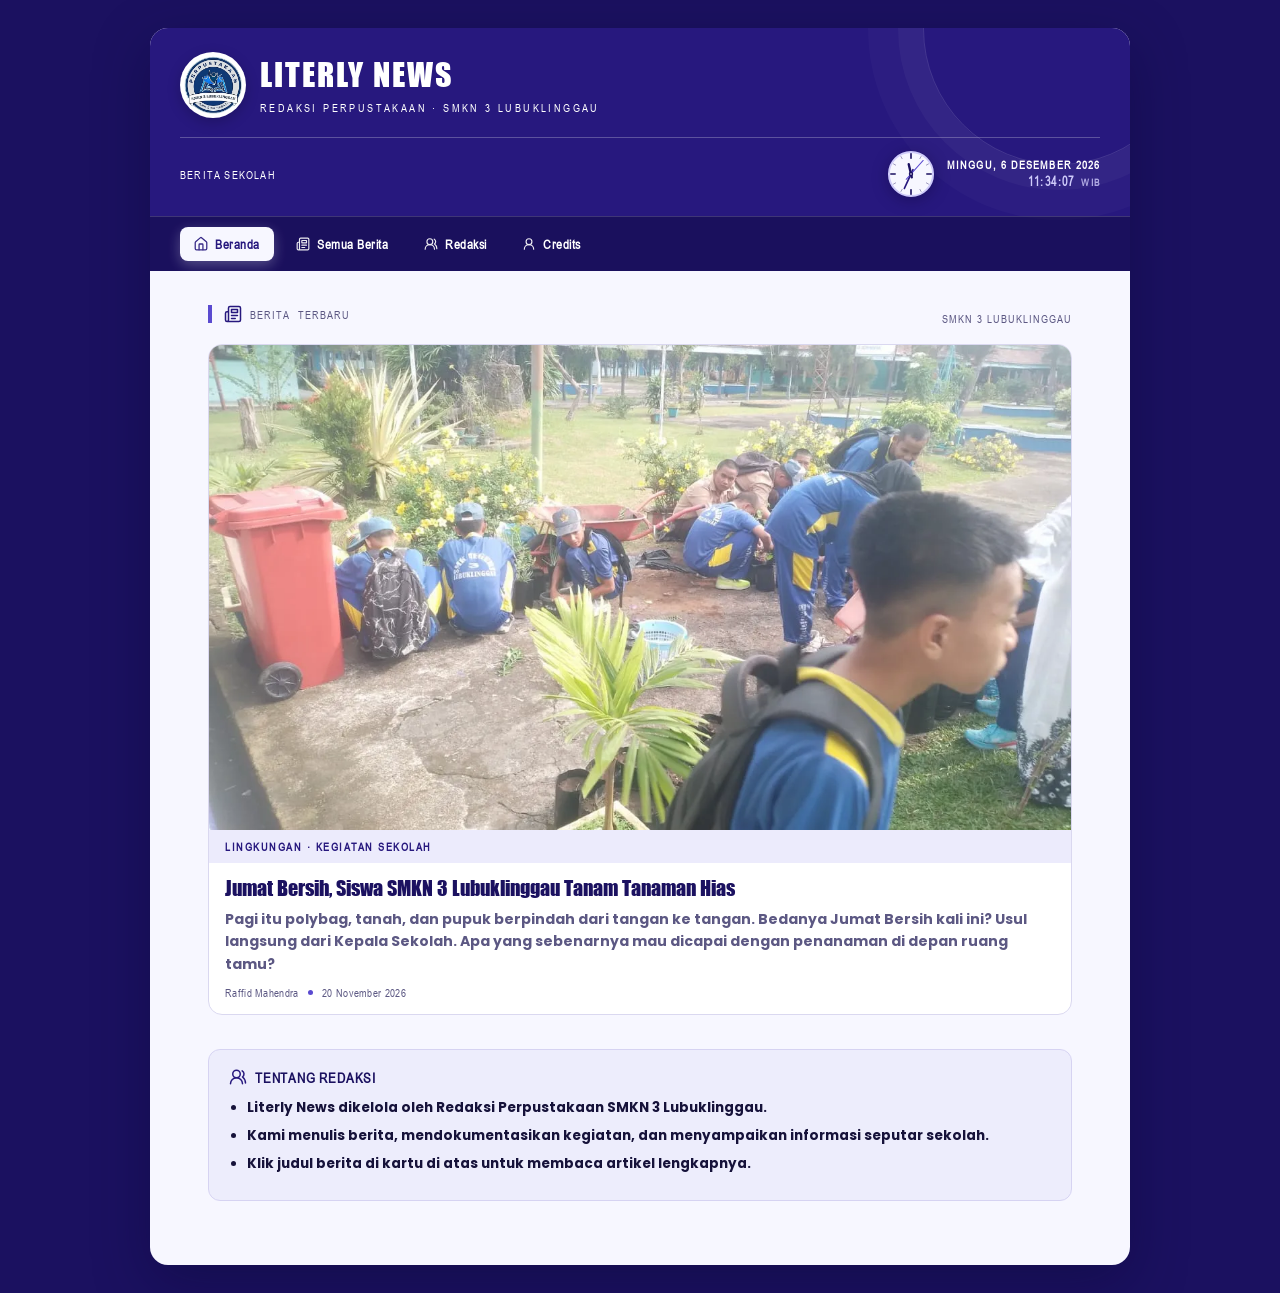
==== commit ba1fff77: "Update print statement to say 'Goodbye World'" ====
--- a/index.html
+++ b/index.html
@@ -78,6 +78,9 @@
   --font-label: 'Arial Narrow Custom', 'Arial Narrow', Arial, sans-serif;
   --ease-reveal: cubic-bezier(.16, .84, .44, 1);
   --ease-spring: cubic-bezier(.34, 1.56, .64, 1);
+  --fx: rgba(90, 74, 208, .35);
+  --fx2: rgba(90, 74, 208, .18);
+  --glow: rgba(90, 74, 208, .9);
 }
 
 * { box-sizing: border-box; }
@@ -224,8 +227,6 @@
   letter-spacing: 1.4px;
 }
 .clock-tz { font-size: 10px; letter-spacing: 1.4px; opacity: .8; margin-left: 2px; }
-
-/* Navigasi Utama */
 .main-nav {
   position: relative;
   z-index: 10;
@@ -349,8 +350,6 @@
 .content > .view {
   grid-area: 1 / 1;
 }
-
-/* Memastikan view yang disembunyikan menggunakan display: none agar tidak menutupi view aktif */
 .view[hidden] {
   display: none !important;
 }
@@ -738,8 +737,6 @@
   color: var(--muted);
   padding: 20px 2px;
 }
-
-/* ====== Halaman Credits ====== */
 .profile-grid {
   display: grid;
   grid-template-columns: 1fr 1fr;
@@ -921,8 +918,6 @@
   padding: 6px 12px;
   text-align: center;
 }
-
-/* Ikon SVG */
 .icon {
   display: inline-block;
   width: 1em;
@@ -954,86 +949,14 @@
   height: 18px;
   color: var(--accent-soft);
 }
-
-/* Sistem Animasi & Reveal */
 @keyframes litFadeSlideUp {
   from { opacity: 0; transform: translateY(20px); }
   to   { opacity: 1; transform: translateY(0); }
 }
-@keyframes litFadeSlideDown {
-  from { opacity: 0; transform: translateY(-20px); }
-  to   { opacity: 1; transform: translateY(0); }
-}
-@keyframes litSlideLeft {
-  from { opacity: 0; transform: translateX(24px); }
-  to   { opacity: 1; transform: translateX(0); }
-}
-@keyframes litSlideRight {
-  from { opacity: 0; transform: translateX(-24px); }
-  to   { opacity: 1; transform: translateX(0); }
-}
-@keyframes litZoomIn {
-  from { opacity: 0; transform: scale(.88); }
-  to   { opacity: 1; transform: scale(1); }
-}
-@keyframes litZoomOut {
-  from { opacity: 0; transform: scale(1.1); }
-  to   { opacity: 1; transform: scale(1); }
-}
-@keyframes litBlurIn {
-  from { opacity: 0; filter: blur(8px); transform: translateY(8px); }
-  to   { opacity: 1; filter: blur(0); transform: translateY(0); }
-}
-@keyframes litRotateIn {
-  from { opacity: 0; transform: rotate(-4deg) translateY(10px); }
-  to   { opacity: 1; transform: rotate(0) translateY(0); }
-}
-@keyframes litFlipUp {
-  from { opacity: 0; transform: perspective(700px) rotateX(45deg); }
-  to   { opacity: 1; transform: perspective(700px) rotateX(0); }
-}
-@keyframes litFlipDown {
-  from { opacity: 0; transform: perspective(700px) rotateX(-45deg); }
-  to   { opacity: 1; transform: perspective(700px) rotateX(0); }
-}
-@keyframes litWipeLeft {
-  from { opacity: 0; clip-path: inset(0 100% 0 0); }
-  to   { opacity: 1; clip-path: inset(0 0 0 0); }
-}
-@keyframes litWipeRight {
-  from { opacity: 0; clip-path: inset(0 0 0 100%); }
-  to   { opacity: 1; clip-path: inset(0 0 0 0); }
-}
-@keyframes litPopIn {
-  0%   { opacity: 0; transform: scale(.75); }
-  70%  { opacity: 1; transform: scale(1.04); }
-  100% { opacity: 1; transform: scale(1); }
-}
-@keyframes litBounceIn {
-  0%   { opacity: 0; transform: translateY(-16px); }
-  60%  { opacity: 1; transform: translateY(4px); }
-  80%  { transform: translateY(-2px); }
-  100% { opacity: 1; transform: translateY(0); }
-}
-@keyframes litFloatIn {
-  from { opacity: 0; transform: translateY(14px) scale(.98); }
-  to   { opacity: 1; transform: translateY(0) scale(1); }
-}
-@keyframes litSoftFocus {
-  from { opacity: 0; filter: blur(8px); }
-  to   { opacity: 1; filter: blur(0); }
-}
-@keyframes litScaleUp {
-  from { opacity: 0; transform: scale(.92) translateY(8px); }
-  to   { opacity: 1; transform: scale(1) translateY(0); }
-}
-@keyframes litWordIn {
-  0%   { opacity: 0; transform: translateY(.65em) scale(.94); filter: blur(4px); }
-  100% { opacity: 1; transform: translateY(0) scale(1); filter: blur(0); }
-}
 
 .reveal { opacity: 1; }
-.lit-word { display: inline-block; will-change: transform, opacity, filter; }
+.lit-unit { display: inline-block; transform-origin: 50% 70%; will-change: transform, opacity, filter; }
+.lit-line { display: block; }
 .text-motion { backface-visibility: hidden; }
 
 @media (prefers-reduced-motion: no-preference) {
@@ -1042,20 +965,78 @@
     animation: litFadeSlideUp .68s var(--ease-reveal) both;
     animation-delay: var(--reveal-delay, 0s);
   }
-  .lit-word { opacity: 0; }
-  .reveal-text.is-visible .lit-word {
-    animation: litWordIn .58s var(--ease-spring) both;
-  }
   .text-motion {
     opacity: 0;
     will-change: transform, opacity, filter;
   }
   .text-motion.is-text-visible {
     animation-name: var(--text-anim, litFadeSlideUp);
-    animation-duration: .72s;
-    animation-timing-function: var(--ease-reveal);
+    animation-duration: var(--text-dur, .72s);
+    animation-timing-function: var(--text-ease, var(--ease-reveal));
     animation-delay: var(--text-delay, 0ms);
     animation-fill-mode: both;
+  }
+  .text-split.text-motion { opacity: 1; }
+  .text-split.text-motion.is-text-visible,
+  .text-split.text-motion.is-leaving { animation: none; }
+  .text-split .lit-unit { opacity: 0; }
+  .text-split.is-text-visible .lit-unit {
+    animation-name: var(--text-anim, litFadeSlideUp);
+    animation-duration: var(--text-dur, .72s);
+    animation-timing-function: var(--text-ease, var(--ease-reveal));
+    animation-delay: calc(var(--text-delay, 0ms) + var(--i, 0) * var(--text-stagger, 45ms));
+    animation-fill-mode: both;
+  }
+  .text-split.no-replay .lit-unit { animation: none !important; opacity: 1 !important; }
+  .text-motion[data-text-animation="balok-lewat"] { opacity: 1; -webkit-text-fill-color: transparent; }
+  .text-split[data-text-animation="balok-lewat"] .lit-unit { opacity: 1; -webkit-text-fill-color: transparent; }
+  .text-motion[data-text-animation="balok-lewat"]:not(.text-split),
+  .text-split[data-text-animation="balok-lewat"] .lit-unit { position: relative; }
+  .text-motion[data-text-animation="balok-lewat"]:not(.text-split)::after,
+  .text-split[data-text-animation="balok-lewat"] .lit-unit::after {
+    content: '';
+    position: absolute;
+    inset: 0;
+    background: var(--blok, var(--accent));
+    pointer-events: none;
+    clip-path: var(--b0, inset(0 100% 0 0));
+  }
+  .text-motion[data-text-animation="balok-lewat"].is-text-visible:not(.text-split)::after {
+    animation: cvBalokBlok var(--text-dur, .8s) var(--text-ease, ease) var(--text-delay, 0s) both;
+  }
+  .text-split[data-text-animation="balok-lewat"].is-text-visible .lit-unit::after {
+    animation: cvBalokBlok var(--text-dur, .8s) var(--text-ease, ease) calc(var(--text-delay, 0s) + var(--i, 0) * var(--text-stagger, .05s)) both;
+  }
+  .text-motion.is-selesai.is-text-visible:not(.is-leaving) {
+    opacity: 1;
+    animation: none;
+    filter: none;
+    -webkit-text-fill-color: currentcolor;
+  }
+  .text-motion.is-selesai.is-text-visible:not(.is-leaving)::after { display: none; }
+  .reveal.is-leaving {
+    animation-name: litFadeSlideUp;
+    animation-duration: .34s;
+    animation-timing-function: var(--ease-reveal);
+    animation-direction: reverse;
+    animation-fill-mode: both;
+    animation-delay: var(--leave-delay, 0s);
+  }
+  .text-motion.is-leaving {
+    animation-name: var(--text-anim, litFadeSlideUp);
+    animation-duration: .34s;
+    animation-timing-function: var(--text-ease, var(--ease-reveal));
+    animation-direction: reverse;
+    animation-fill-mode: both;
+    animation-delay: var(--leave-delay, 0s);
+  }
+  .text-split.is-leaving .lit-unit {
+    animation-name: var(--text-anim, litFadeSlideUp);
+    animation-duration: .3s;
+    animation-timing-function: var(--text-ease, var(--ease-reveal));
+    animation-direction: reverse;
+    animation-fill-mode: both;
+    animation-delay: var(--leave-delay, 0s);
   }
 }
 
@@ -1130,8 +1111,6 @@
   body { background: #fff; padding: 0; }
   .page { box-shadow: none; border-radius: 0; }
 }
-
-/* Fokus keyboard */
 :focus-visible { outline: 2px solid var(--accent); outline-offset: 3px; }
 .masthead :focus-visible { outline-color: var(--accent-soft); }
 .main-nav a:not([aria-current="page"]):focus-visible { outline: 2px solid var(--accent-soft); outline-offset: -2px; }
@@ -1143,6 +1122,8 @@
   .back-home ~ .section-title { margin-top: 36px; }
 }
 @media (prefers-reduced-motion: reduce) {
+  .lit-unit { opacity: 1 !important; animation: none !important; }
+  .text-motion::after { display: none !important; }
   .analog-clock .c-hand { transition: none !important; }
 }
 </style>
@@ -1153,7 +1134,7 @@
     <div class="brand">
       <img src="assets/logo.webp" alt="Logo Literly News">
       <div>
-        <div class="brand-name reveal" style="--reveal-delay:.05s" data-reveal-text>LITERLY NEWS</div>
+        <div class="brand-name reveal" style="--reveal-delay:.05s">LITERLY NEWS</div>
         <div class="brand-sub">Redaksi Perpustakaan · SMKN 3 Lubuklinggau</div>
       </div>
     </div>
@@ -1240,109 +1221,7 @@
       </section>
     </div>
 
-    <!-- Perbaikan pada elemen article agar tidak tertahan oleh atribut hidden hingga menghalangi klik -->
-    <article class="article view" id="artikel-jumat-bersih" hidden>
-      <a href="#beranda" class="back-home">
-        <svg class="icon" viewBox="0 0 24 24" aria-hidden="true"><path d="m12 19-7-7 7-7"/><path d="M19 12H5"/></svg>
-        Kembali ke Beranda
-      </a>
-      <div class="kicker">Lingkungan · Kegiatan Sekolah</div>
-      <h1 data-reveal-text>Jumat Bersih, Siswa SMKN 3 Lubuklinggau Tanam Tanaman Hias</h1>
-      <div class="deck">Lewat Jumat Bersih, siswa bersama guru menata dan menanam berbagai tanaman di depan ruang tamu sekolah. Tujuannya sederhana: menambah hijau dan membuat lingkungan lebih asri.</div>
-      <div class="byline">
-        <strong>
-          <svg class="icon" viewBox="0 0 24 24" aria-hidden="true"><circle cx="12" cy="8" r="5"/><path d="M20 21a8 8 0 0 0-16 0"/></svg>
-          Reporter: Raffid Mahendra
-        </strong>
-        <span class="dot"></span>
-        <span>
-          <svg class="icon" viewBox="0 0 24 24" aria-hidden="true"><path d="M20 10c0 4.993-5.539 10.193-7.399 11.799a1 1 0 0 1-1.202 0C9.539 20.193 4 14.993 4 10a8 8 0 0 1 16 0"/><circle cx="12" cy="10" r="3"/></svg>
-          SMKN 3 Lubuklinggau
-        </span>
-        <span class="dot"></span>
-        <span>
-          <svg class="icon" viewBox="0 0 24 24" aria-hidden="true"><path d="M8 2v4"/><path d="M16 2v4"/><rect width="18" height="18" x="3" y="4" rx="2"/><path d="M3 10h18"/><path d="M8 14h.01"/><path d="M12 14h.01"/><path d="M16 14h.01"/><path d="M8 18h.01"/><path d="M12 18h.01"/><path d="M16 18h.01"/></svg>
-          20 November 2026
-        </span>
-      </div>
-
-      <figure class="hero reveal">
-        <img src="assets/jumat-pembersihan/wawancara.webp" alt="Raffid Mahendra mewawancarai guru SMKN 3 Lubuklinggau">
-        <figcaption>Raffid Mahendra mewawancarai Apriana Suzanti, S.Pd., soal kegiatan Jumat Bersih dan penanaman tanaman di sekolah.</figcaption>
-      </figure>
-
-      <p class="lead">Lubuklinggau — Jumat, 20 November 2026, SMKN 3 Lubuklinggau menggelar Jumat Bersih. Selain membersihkan area sekolah, siswa dan siswi juga menanam tanaman hias di depan ruang tamu. Kegiatan ini jadi salah satu cara sekolah menambah tanaman dan membuat halaman lebih hijau serta nyaman.</p>
-
-      <p>Dari wawancara dengan Apriana Suzanti, S.Pd., penanaman dilakukan memakai polybag. Siswa bekerja bersama: menyiapkan tanah, menaruh pupuk, menanam, lalu menyiram agar tanaman bisa tumbuh baik.</p>
-
-      <h2 class="reveal">Kerja Sama Siswa Jadi Kunci</h2>
-      <p>Supaya cepat dan rapi, siswa membagi tugas. Ada yang mengisi tanah ke polybag, ada yang menambahkan pupuk, menanam bibit, dan menyiram. Setiap orang punya peran, jadi semuanya ikut bergerak.</p>
-
-      <div class="pullquote reveal">“Kegiatan ini dilakukan untuk mengembangbiakkan tanaman yang ada serta melakukan penghijauan di beberapa lokasi di SMKN 3 Lubuklinggau agar lingkungan menjadi lebih asri dan segar.”</div>
-
-      <p>Menurut Apriana Suzanti, S.Pd., ide ini datang dari Kepala SMKN 3 Lubuklinggau, Suhar Jendro, S.Pd., M.Pd. Penanaman tidak cuma di depan ruang tamu, tapi juga bagian dari upaya penghijauan di beberapa titik sekolah.</p>
-
-      <div class="gallery reveal" id="galeri-jumat-bersih">
-        <figure>
-          <img src="assets/jumat-pembersihan/galeri-1.webp" alt="Siswa menanam tanaman ke dalam polybag">
-          <figcaption>Siswa mengisi polybag dengan media tanam dan menanam tumbuhan.</figcaption>
-        </figure>
-        <figure>
-          <img src="assets/jumat-pembersihan/galeri-2.webp" alt="Kegiatan Jumat Bersih di halaman SMKN 3 Lubuklinggau">
-          <figcaption>Siswa dan guru bergotong royong merapikan serta menghijaukan lingkungan sekolah.</figcaption>
-        </figure>
-      </div>
-
-      <h2 class="reveal">Lingkungan Sekolah yang Lebih Asri</h2>
-      <p>Jumat Bersih kali ini menunjukkan bahwa kepedulian terhadap lingkungan bisa dimulai dari hal kecil yang dikerjakan bersama. Dengan pembagian tugas dan semangat gotong royong, proses penanaman berjalan lebih efektif.</p>
-
-      <p>Harapannya, tanaman yang sudah ditanam terus dirawat. Lingkungan sekolah yang hijau dan tertata bisa membuat suasana lebih nyaman bagi seluruh warga SMKN 3 Lubuklinggau.</p>
-
-      <section class="facts reveal" id="tentang-jumat-bersih">
-        <h3>
-          <svg class="icon" viewBox="0 0 24 24" aria-hidden="true"><circle cx="12" cy="12" r="10"/><path d="M12 16v-4"/><path d="M12 8h.01"/></svg>
-          FAKTA KEGIATAN · 5W + 1H
-        </h3>
-        <ul>
-          <li><strong>Apa:</strong> Jumat Bersih dan penanaman tanaman hias serta tanaman lainnya.</li>
-          <li><strong>Siapa:</strong> Siswa dan siswi SMKN 3 Lubuklinggau; diusulkan oleh Kepala Sekolah, Suhar Jendro, S.Pd., M.Pd.</li>
-          <li><strong>Kapan:</strong> Jumat, 20 November 2026.</li>
-          <li><strong>Di mana:</strong> Area depan ruang tamu sekolah; tanaman ditanam memakai polybag.</li>
-          <li><strong>Mengapa:</strong> Mengembangbiakkan tanaman dan melakukan penghijauan agar lingkungan sekolah lebih asri dan segar.</li>
-          <li><strong>Bagaimana:</strong> Siswa membagi tugas mengisi tanah, menambahkan pupuk, menanam, dan menyiram.</li>
-        </ul>
-      </section>
-
-      <section class="credits reveal" id="kredit-jumat-bersih">
-        <h2>
-          <svg class="icon" viewBox="0 0 24 24" aria-hidden="true"><path d="m15.477 12.89 1.515 8.526a.5.5 0 0 1-.81.47l-3.58-2.687a1 1 0 0 0-1.197 0l-3.586 2.686a.5.5 0 0 1-.81-.469l1.514-8.526"/><circle cx="12" cy="8" r="6"/></svg>
-          Kredit Redaksi
-        </h2>
-        <div class="credit-grid">
-          <div class="credit-item">
-            <div class="credit-label">Editor Video</div>
-            <div class="credit-name">Raffid Mahendra · X RPL</div>
-          </div>
-          <div class="credit-item">
-            <div class="credit-label">Web Editor</div>
-            <div class="credit-name">Raffid Mahendra · X RPL</div>
-            <div class="credit-name">Raihan Kanz Akbar Riyanto · X RPL</div>
-          </div>
-          <div class="credit-item">
-            <div class="credit-label">Cameraman</div>
-            <div class="credit-name">Vazel Al-Raffi Rizky Putra</div>
-          </div>
-          <div class="credit-item">
-            <div class="credit-label">Pewawancara</div>
-            <div class="credit-name">Raffid Mahendra · X RPL</div>
-          </div>
-          <div class="credit-item">
-            <div class="credit-label">Narasumber</div>
-            <div class="credit-name">Apriana Suzanti, S.Pd.</div>
-          </div>
-        </div>
-      </section>
-    </article>
+    <div id="artikel-container"></div>
 
     <div id="credits" class="view" hidden>
       <a href="#beranda" class="back-home">
@@ -1360,7 +1239,7 @@
       <div class="profile-grid">
         <div class="profile-card reveal">
           <div class="profile-avatar">RM</div>
-          <div class="profile-name" data-reveal-text>Raffid Mahendra</div>
+          <div class="profile-name">Raffid Mahendra</div>
           <div class="profile-role">Reporter · Pewawancara · Editor Video · Web Editor — X RPL</div>
           <p class="profile-bio">Menulis dan mewawancarai narasumber, lalu mengedit video maupun tampilan situs Literly News dari awal sampai tayang.</p>
         </div>
@@ -1368,7 +1247,7 @@
         <div class="profile-card reveal" style="--reveal-delay:.1s">
           <a class="profile-link-card" href="index.html#profil-rakzvolt" target="_blank" rel="noopener">
             <img class="profile-avatar profile-avatar-img" src="assets/credits/rakzvolt/profile.webp" alt="Avatar RakzVolt" loading="lazy">
-            <span class="profile-name" data-reveal-text>RakzVolt</span>
+            <span class="profile-name">RakzVolt</span>
             <span class="profile-role">Web Editor</span>
             <p class="profile-bio">Membangun antarmuka dan berbagai alat kecil yang berguna — ikut menata ulang tampilan serta interaksi di situs ini.</p>
           </a>
@@ -1405,7 +1284,7 @@
 
         <div class="rzp-projects reveal" style="--reveal-delay:.3s">
           <a href="https://github.com/RakzVolt/Crates-Add-ons" target="_blank" rel="noopener"><img data-rz="project-crates-add-ons-light.svg" width="412" height="232" decoding="async" src="assets/credits/rakzvolt/project-crates-add-ons-light.svg" alt="Crates-Add-ons"></a>
-          <a href="https://github.com/RakzVolt/RakzVolt" target="_blank" rel="noopener"><img data-rz="project-rakzvolt-light.svg" width="412" height="232" decoding="async" src="assets/credits/rakzvolt/project-rakzvolt-light.svg" alt="RakzVolt"></a>
+          <a href="https://github.com/RakzVolt/RakzVolt" target="_blank" rel="noopener"><img data-rz="project-rakamc2-light.svg" width="412" height="232" decoding="async" src="assets/credits/rakzvolt/project-rakamc2-light.svg" alt="RakzVolt"></a>
           <a href="https://github.com/RakzVolt/myhtml" target="_blank" rel="noopener"><img data-rz="project-myhtml-light.svg" width="412" height="232" decoding="async" src="assets/credits/rakzvolt/project-myhtml-light.svg" alt="myhtml"></a>
           <a href="https://github.com/RakzVolt/One-Line-Solver" target="_blank" rel="noopener"><img data-rz="project-one-line-solver-light.svg" width="412" height="232" decoding="async" src="assets/credits/rakzvolt/project-one-line-solver-light.svg" alt="One-Line-Solver"></a>
         </div>
@@ -1421,26 +1300,245 @@
       </div>
     </div>
   </main>
-  <footer>Literly News · Informasi, Inspirasi, dan Literasi Sekolah</footer>
 </div>
 
 <script>
-var ARTIKEL_LIST = [
+
+var ARTIKEL_FALLBACK = [
   {
     id: 'artikel-jumat-bersih',
+    animasi: {
+      'kartu_judul': {
+        'animasi': 'naik',
+        'mode': 'kata',
+        'durasi': 0.6,
+        'stagger': 0.05},
+        'kicker': {
+          'animasi': 'balok-lewat', 
+          'arah': 'kiri',
+          'durasi': 0.8
+        },
+        'judul': {
+          'animasi': 'geser',
+          'mode': 'kata',
+          'arah': 'kanan',
+          'jarak': 40,
+          'durasi': 0.6,
+          'stagger': 0.08
+        },
+        'deck': {
+          'animasi': 'perjelas',
+          'mode': 'baris',
+          'durasi': 0.8,
+          'stagger': 0.09
+        },
+        'paragraf': {
+          'animasi': 'naik',
+          'mode': 'baris',
+          'arah': 'bawah',
+          'jarak': 20,
+          'durasi': 0.65,
+          'stagger': 0.07
+        },
+        'kutipan': {
+          'animasi': 'meletup',
+          'mode': 'kata',
+          'stagger': 0.05
+        }
+    },
     kicker: 'Lingkungan · Kegiatan Sekolah',
     judul: 'Jumat Bersih, Siswa SMKN 3 Lubuklinggau Tanam Tanaman Hias',
     ringkasan: 'Pagi itu polybag, tanah, dan pupuk berpindah dari tangan ke tangan. Bedanya Jumat Bersih kali ini? Usul langsung dari Kepala Sekolah. Apa yang sebenarnya mau dicapai dengan penanaman di depan ruang tamu?',
     thumbnail: 'assets/jumat-pembersihan/galeri-1.webp',
     thumbnailAlt: 'Siswa SMKN 3 Lubuklinggau menanam tanaman hias saat Jumat Bersih',
     reporter: 'Raffid Mahendra',
-    tanggal: '20 November 2026'
+    lokasi: 'SMKN 3 Lubuklinggau',
+    tanggal: '20 November 2026',
+    deck: 'Lewat Jumat Bersih, siswa bersama guru menata dan menanam berbagai tanaman di depan ruang tamu sekolah. Tujuannya sederhana: menambah hijau dan membuat lingkungan lebih asri.',
+    hero: {
+      src: 'assets/jumat-pembersihan/wawancara.webp',
+      alt: 'Raffid Mahendra mewawancarai guru SMKN 3 Lubuklinggau',
+      caption: 'Raffid Mahendra mewawancarai Apriana Suzanti, S.Pd., soal kegiatan Jumat Bersih dan penanaman tanaman di sekolah.'
+    },
+    konten: [
+      {
+        tipe: 'paragraf',
+        gaya: 'lead',
+        teks: 'Lubuklinggau — Jumat, 20 November 2026, SMKN 3 Lubuklinggau menggelar Jumat Bersih. Selain membersihkan area sekolah, siswa dan siswi juga menanam tanaman hias di depan ruang tamu. Kegiatan ini jadi salah satu cara sekolah menambah tanaman dan membuat halaman lebih hijau serta nyaman.'
+      },
+      {
+        tipe: 'paragraf',
+        teks: 'Dari wawancara dengan Apriana Suzanti, S.Pd., penanaman dilakukan memakai polybag. Siswa bekerja bersama: menyiapkan tanah, menaruh pupuk, menanam, lalu menyiram agar tanaman bisa tumbuh baik.'
+      },
+      { 
+        tipe: 'judul',
+        teks: 'Kerja Sama Siswa Jadi Kunci'
+      },
+      {
+        tipe: 'paragraf',
+        teks: 'Supaya cepat dan rapi, siswa membagi tugas. Ada yang mengisi tanah ke polybag, ada yang menambahkan pupuk, menanam bibit, dan menyiram. Setiap orang punya peran, jadi semuanya ikut bergerak.'
+      },
+      {
+        tipe: 'kutipan',
+        teks: '“Kegiatan ini dilakukan untuk mengembangbiakkan tanaman yang ada serta melakukan penghijauan di beberapa lokasi di SMKN 3 Lubuklinggau agar lingkungan menjadi lebih asri dan segar.”'
+      },
+      {
+        tipe: 'paragraf',
+        teks: 'Menurut Apriana Suzanti, S.Pd., ide ini datang dari Kepala SMKN 3 Lubuklinggau, Suhar Jendro, S.Pd., M.Pd. Penanaman tidak cuma di depan ruang tamu, tapi juga bagian dari upaya penghijauan di beberapa titik sekolah.'
+      },
+      { 
+        tipe: 'galeri',
+        id: 'galeri-jumat-bersih', 
+        gambar: [
+          { 
+            src: 'assets/jumat-pembersihan/galeri-1.webp', 
+            alt: 'Siswa menanam tanaman ke dalam polybag',
+            caption: 'Siswa mengisi polybag dengan media tanam dan menanam tumbuhan.'
+          },
+          {
+            src: 'assets/jumat-pembersihan/galeri-2.webp',
+            alt: 'Kegiatan Jumat Bersih di halaman SMKN 3 Lubuklinggau',
+            caption: 'Siswa dan guru bergotong royong merapikan serta menghijaukan lingkungan sekolah.'
+          }
+        ]
+      },
+      { tipe: 'judul', teks: 'Lingkungan Sekolah yang Lebih Asri' },
+      { tipe: 'paragraf', teks: 'Jumat Bersih kali ini menunjukkan bahwa kepedulian terhadap lingkungan bisa dimulai dari hal kecil yang dikerjakan bersama. Dengan pembagian tugas dan semangat gotong royong, proses penanaman berjalan lebih efektif.' },
+      { tipe: 'paragraf', teks: 'Harapannya, tanaman yang sudah ditanam terus dirawat. Lingkungan sekolah yang hijau dan tertata bisa membuat suasana lebih nyaman bagi seluruh warga SMKN 3 Lubuklinggau.' }
+    ],
+    fakta: {
+      id: 'tentang-jumat-bersih',
+      judul: 'FAKTA KEGIATAN · 5W + 1H',
+      poin: [
+        { label: 'Apa', teks: 'Jumat Bersih dan penanaman tanaman hias serta tanaman lainnya.' },
+        { label: 'Siapa', teks: 'Siswa dan siswi SMKN 3 Lubuklinggau; diusulkan oleh Kepala Sekolah, Suhar Jendro, S.Pd., M.Pd.' },
+        { label: 'Kapan', teks: 'Jumat, 20 November 2026.' },
+        { label: 'Di mana', teks: 'Area depan ruang tamu sekolah; tanaman ditanam memakai polybag.' },
+        { label: 'Mengapa', teks: 'Mengembangbiakkan tanaman dan melakukan penghijauan agar lingkungan sekolah lebih asri dan segar.' },
+        { label: 'Bagaimana', teks: 'Siswa membagi tugas mengisi tanah, menambahkan pupuk, menanam, dan menyiram.' }
+      ]
+    },
+    kredit: {
+      id: 'kredit-jumat-bersih',
+      judul: 'Kredit Redaksi',
+      daftar: [
+        { label: 'Editor Video', nama: ['Raffid Mahendra · X RPL'] },
+        { label: 'Web Editor', nama: ['Raffid Mahendra · X RPL', 'Raihan Kanz Akbar Riyanto · X RPL'] },
+        { label: 'Cameraman', nama: ['Vazel Al-Raffi Rizky Putra'] },
+        { label: 'Pewawancara', nama: ['Raffid Mahendra · X RPL'] },
+        { label: 'Narasumber', nama: ['Apriana Suzanti, S.Pd.'] }
+      ]
+    }
   }
 ];
 
-/* ====== Waktu akurat (WIB) ======
-   Jam perangkat dikoreksi lewat header Date dari server situs ini.
-   Selisih di bawah 2 detik diabaikan supaya tidak menambah noise. */
+var ARTIKEL_LIST = ARTIKEL_FALLBACK;
+
+function muatArtikel() {
+  if (!window.fetch || !/^https?:$/.test(location.protocol)) return Promise.resolve(ARTIKEL_FALLBACK);
+  return fetch('data/articles.json', { cache: 'no-store' })
+    .then(function (r) {
+      if (!r.ok) throw new Error('HTTP ' + r.status);
+      return r.json();
+    })
+    .then(function (list) {
+      return (Array.isArray(list) && list.length) ? list : ARTIKEL_FALLBACK;
+    })
+    .catch(function () {
+      return ARTIKEL_FALLBACK;
+    });
+}
+
+var ART_IKON = {
+  kembali: '<path d="m12 19-7-7 7-7"/><path d="M19 12H5"/>',
+  orang: '<circle cx="12" cy="8" r="5"/><path d="M20 21a8 8 0 0 0-16 0"/>',
+  lokasi: '<path d="M20 10c0 4.993-5.539 10.193-7.399 11.799a1 1 0 0 1-1.202 0C9.539 20.193 4 14.993 4 10a8 8 0 0 1 16 0"/><circle cx="12" cy="10" r="3"/>',
+  tanggal: '<path d="M8 2v4"/><path d="M16 2v4"/><rect width="18" height="18" x="3" y="4" rx="2"/><path d="M3 10h18"/><path d="M8 14h.01"/><path d="M12 14h.01"/><path d="M16 14h.01"/><path d="M8 18h.01"/><path d="M12 18h.01"/><path d="M16 18h.01"/>',
+  fakta: '<circle cx="12" cy="12" r="10"/><path d="M12 16v-4"/><path d="M12 8h.01"/>',
+  kredit: '<path d="m15.477 12.89 1.515 8.526a.5.5 0 0 1-.81.47l-3.58-2.687a1 1 0 0 0-1.197 0l-3.586 2.686a.5.5 0 0 1-.81-.469l1.514-8.526"/><circle cx="12" cy="8" r="6"/>'
+};
+
+function artIkonSvg(nama) {
+  return '<svg class="icon" viewBox="0 0 24 24" aria-hidden="true">' + (ART_IKON[nama] || '') + '</svg>';
+}
+
+function renderBlokKonten(b) {
+  if (!b) return '';
+  if (b.tipe === 'paragraf') {
+    return '<p class="' + (b.gaya === 'lead' ? 'lead' : '') + '"' + atributAnimasi(b.animasi) + '>' + b.teks + '</p>';
+  }
+  if (b.tipe === 'judul') {
+    return '<h2 class="reveal"' + atributAnimasi(b.animasi) + '>' + b.teks + '</h2>';
+  }
+  if (b.tipe === 'kutipan') {
+    return '<div class="pullquote reveal"' + atributAnimasi(b.animasi) + '>' + b.teks + '</div>';
+  }
+  if (b.tipe === 'galeri') {
+    return '<div class="gallery reveal"' + (b.id ? ' id="' + b.id + '"' : '') + '>' +
+      (b.gambar || []).map(function (g) {
+        return '<figure><img src="' + g.src + '" alt="' + (g.alt || '') + '"><figcaption>' + (g.caption || '') + '</figcaption></figure>';
+      }).join('') +
+      '</div>';
+  }
+  return '';
+}
+
+function buatArtikelHTML(a) {
+  var hero = a.hero ? (
+    '<figure class="hero reveal">' +
+      '<img src="' + a.hero.src + '" alt="' + (a.hero.alt || '') + '">' +
+      (a.hero.caption ? '<figcaption>' + a.hero.caption + '</figcaption>' : '') +
+    '</figure>'
+  ) : '';
+
+  var konten = (a.konten || []).map(renderBlokKonten).join('\n');
+
+  var fakta = (a.fakta && a.fakta.poin && a.fakta.poin.length) ? (
+    '<section class="facts reveal"' + (a.fakta.id ? ' id="' + a.fakta.id + '"' : '') + '>' +
+      '<h3>' + artIkonSvg('fakta') + (a.fakta.judul || '') + '</h3>' +
+      '<ul>' + a.fakta.poin.map(function (p) {
+        return '<li><strong>' + p.label + ':</strong> ' + p.teks + '</li>';
+      }).join('') + '</ul>' +
+    '</section>'
+  ) : '';
+
+  var kredit = (a.kredit && a.kredit.daftar && a.kredit.daftar.length) ? (
+    '<section class="credits reveal"' + (a.kredit.id ? ' id="' + a.kredit.id + '"' : '') + '>' +
+      '<h2>' + artIkonSvg('kredit') + (a.kredit.judul || 'Kredit Redaksi') + '</h2>' +
+      '<div class="credit-grid">' + a.kredit.daftar.map(function (c) {
+        return '<div class="credit-item"><div class="credit-label">' + c.label + '</div>' +
+          (c.nama || []).map(function (n) { return '<div class="credit-name">' + n + '</div>'; }).join('') +
+          '</div>';
+      }).join('') + '</div>' +
+    '</section>'
+  ) : '';
+
+  return (
+    '<article class="article view" id="' + a.id + '" hidden>' +
+      '<a href="#beranda" class="back-home">' + artIkonSvg('kembali') + 'Kembali ke Beranda</a>' +
+      '<div class="kicker">' + (a.kicker || '') + '</div>' +
+      '<h1>' + a.judul + '</h1>' +
+      (a.deck ? '<div class="deck">' + a.deck + '</div>' : '') +
+      '<div class="byline">' +
+        '<strong>' + artIkonSvg('orang') + 'Reporter: ' + (a.reporter || '') + '</strong>' +
+        '<span class="dot"></span>' +
+        '<span>' + artIkonSvg('lokasi') + (a.lokasi || '') + '</span>' +
+        '<span class="dot"></span>' +
+        '<span>' + artIkonSvg('tanggal') + (a.tanggal || '') + '</span>' +
+      '</div>' +
+      hero +
+      konten +
+      fakta +
+      kredit +
+    '</article>'
+  );
+}
+
+function renderArtikelContainer(list) {
+  var wadah = document.getElementById('artikel-container');
+  if (wadah) wadah.innerHTML = list.map(buatArtikelHTML).join('');
+}
+
 var WIB_MS = 7 * 3600 * 1000;
 var RzTime = {
   offset: 0,
@@ -1474,7 +1572,6 @@
 
 function pad2(n) { return n < 10 ? '0' + n : '' + n; }
 
-/* Sudut dibuat naik terus (tanpa loncat 360 ke 0) agar transisi jarum mulus. */
 function sudutBerlanjut(key, raw) {
   var l = JAM.last[key];
   if (l !== undefined && raw < l - 180) JAM.turns[key] = (JAM.turns[key] || 0) + 1;
@@ -1552,10 +1649,6 @@
   });
 }
 
-/* ====== SVG Credits: animasi muncul + data live ======
-   File SVG dimuat sebagai gambar. Saat tampil di layar, isinya diambil,
-   angka dan tanggalnya diperbarui dari data terbaru, lalu dipasang ulang
-   sehingga animasi teks selalu mulai dari awal saat terlihat. */
 var RZ_DIR = 'assets/credits/rakzvolt/';
 var RZ_USER = 'RakzVolt';
 var RZ_PIXEL = '[data-uri]';
@@ -1564,7 +1657,7 @@
 var RZ_CACHE_KEY = 'rz-live-v2';
 var RZ_REPO_FILES = {
   'project-crates-add-ons-light.svg': 'Crates-Add-ons',
-  'project-rakzvolt-light.svg': 'RakzVolt',
+  'project-rakamc2-light.svg': 'RakzVolt',
   'project-myhtml-light.svg': 'myhtml',
   'project-one-line-solver-light.svg': 'One-Line-Solver'
 };
@@ -1668,10 +1761,6 @@
     var year = ts.slice(0, 4), total = 0, n;
     var jan1 = Date.UTC(+year, 0, 1) / 86400000;
 
-    /* Rentang streak dihitung dari hari paling awal yang tersedia di data,
-       bukan dibatasi mulai 1 Januari — kalau tidak, streak terbaik yang
-       menyambung lintas pergantian tahun akan terpotong jadi salah/kecil.
-       "Contributions this year" tetap dihitung hanya sejak 1 Januari. */
     var dayNums = Object.keys(q.days).map(function (s) {
       return Math.floor(Date.parse(s + 'T00:00:00Z') / 86400000);
     });
@@ -1849,27 +1938,162 @@
   img.src = img._url;
 }
 
+var RZ_CSS_TEKS = ':root{--fx:rgba(90,74,208,.35);--fx2:rgba(90,74,208,.18);--glow:rgba(90,74,208,.9)}.cv{animation-name:var(--text-anim);animation-duration:var(--text-dur);animation-timing-function:var(--text-ease);animation-delay:calc(var(--text-delay,0s) + var(--i,0)*var(--text-stagger,0s));animation-fill-mode:both;transform-box:fill-box;transform-origin:50% 70%}@media (prefers-reduced-motion:reduce){.cv{animation:none!important}}';
+
 var rzPatched = {};
+
+function rzCfg(name, img) {
+  var svg = ANIMASI.svg || {};
+  var bawaan = svg.bawaan || {};
+  var file = (svg.file || {})[name] || {};
+  var cfg = {};
+  ['judul', 'isi'].forEach(function (bagian) {
+    var c = Object.assign({}, bawaan[bagian] || {}, file[bagian] || {});
+    var a = img.getAttribute('data-' + bagian + '-anim');
+    if (a) c.animasi = a;
+    var m = img.getAttribute('data-' + bagian + '-split');
+    if (m) c.mode = m;
+    var st = angka(img.getAttribute('data-' + bagian + '-stagger'));
+    if (st !== null) c.stagger = st;
+    if (!PRESET_TEKS[c.animasi]) c.animasi = 'naik';
+    if (c.animasi === 'balok-lewat') c.animasi = 'usap';
+    if (MODE_TEKS.indexOf(c.mode) < 0) c.mode = bagian === 'judul' ? 'kata' : 'baris';
+    cfg[bagian] = c;
+  });
+  cfg.kunci = JSON.stringify(cfg);
+  return cfg;
+}
+
+function rzVar(el, nama, nilai) {
+  var s = (el.getAttribute('style') || '').replace(new RegExp('(^|;)\\s*' + nama + '\\s*:[^;]*', 'g'), '$1');
+  s = s.replace(/^;+|;+\s*$/g, '');
+  el.setAttribute('style', (s ? s + ';' : '') + nama + ':' + nilai);
+}
+
+function rzBaca(el, nama, awal) {
+  var m = new RegExp(nama + '\\s*:\\s*(-?[\\d.]+)').exec(el.getAttribute('style') || '');
+  return m ? parseFloat(m[1]) : awal;
+}
+
+function rzTerap(el, c, urutan) {
+  var teks = (el.textContent || '').trim();
+  var v = hitungVar(c, c.animasi, c.mode === 'paragraf' ? teks.length : Math.min(teks.length, 12));
+  if (!v) return;
+  var kelas = (el.getAttribute('class') || '').split(/\s+/).filter(function (k) {
+    return k && k !== 'wi' && k !== 'ta' && k !== 'tw' && k.indexOf('ta-') !== 0 && k !== 'cv';
+  });
+  kelas.push('cv');
+  el.setAttribute('class', kelas.join(' '));
+  v['--text-delay'] = (angka(c.jeda) || 0) + 's';
+  if (c.animasi === 'mesin-tik') v['--text-ease'] = 'steps(' + Math.max(1, teks.length) + ',end)';
+  v['--i'] = urutan;
+  Object.keys(v).forEach(function (k) { rzVar(el, k, v[k]); });
+}
+
+function rzPecahTeks(doc, daftar) {
+  var host = document.createElement('div');
+  host.setAttribute('aria-hidden', 'true');
+  host.style.cssText = 'position:absolute;left:-9999px;top:0;width:900px;height:400px;visibility:hidden;pointer-events:none;overflow:hidden';
+  var salinan = document.importNode(doc.documentElement, true);
+  host.appendChild(salinan);
+  document.body.appendChild(host);
+
+  var semua = doc.getElementsByTagName('text');
+  var ukur = salinan.getElementsByTagName('text');
+  var peta = [];
+  daftar.forEach(function (t) {
+    for (var i = 0; i < semua.length; i++) if (semua[i] === t) { peta.push([t, ukur[i]]); break; }
+  });
+
+  var tunggu = document.fonts && document.fonts.load
+    ? Promise.race([
+        document.fonts.load('500 17px G'),
+        new Promise(function (res) { setTimeout(res, 600); })
+      ]).catch(function () {})
+    : Promise.resolve();
+
+  return tunggu.then(function () {
+    peta.forEach(function (p) {
+      var asli = p[0], uji = p[1];
+      if (asli.children.length || asli.hasAttribute('data-k') || asli.hasAttribute('transform')) return;
+      var kata = [], re = /\S+/g, m;
+      while ((m = re.exec(asli.textContent))) kata.push({ t: m[0], i: m.index });
+      if (kata.length < 2) return;
+      var posisi;
+      try {
+        posisi = kata.map(function (k) { return uji.getStartPositionOfChar(k.i).x; });
+      } catch (e) { return; }
+      kata.forEach(function (k, n) {
+        var baru = asli.cloneNode(false);
+        baru.setAttribute('x', posisi[n].toFixed(2));
+        baru.setAttribute('text-anchor', 'start');
+        baru.textContent = k.t;
+        asli.parentNode.insertBefore(baru, asli);
+      });
+      asli.parentNode.removeChild(asli);
+    });
+  }).then(function () {
+    document.body.removeChild(host);
+  }, function () {
+    document.body.removeChild(host);
+  });
+}
+
+function rzTeksSvg(doc, cfg) {
+  var root = doc.documentElement;
+  var gaya = root.getElementsByTagName('style')[0];
+  var judul = Array.prototype.slice.call(root.querySelectorAll('text.wi'));
+  var isi = Array.prototype.slice.call(root.querySelectorAll('text.ta'));
+  if (!judul.length && !isi.length) return Promise.resolve();
+  if (gaya) gaya.textContent += RZ_CSS_TEKS + CV_CSS;
+
+  judul.forEach(function (t) { t.setAttribute('data-judul', '1'); });
+  var langkah = Promise.resolve();
+  if (cfg.isi.mode === 'kata') {
+    langkah = rzPecahTeks(doc, isi.filter(function (t) { return !t.hasAttribute('data-k'); }));
+  }
+
+  return langkah.then(function () {
+    var teksIsi = Array.prototype.slice.call(root.querySelectorAll('text.ta:not([data-judul])'));
+    judul.forEach(function (t) {
+      var urutan = cfg.judul.mode === 'kata' ? rzBaca(t, '--w', 0) : 0;
+      t.removeAttribute('data-judul');
+      rzTerap(t, cfg.judul, urutan);
+    });
+    teksIsi.forEach(function (t, n) {
+      rzTerap(t, cfg.isi, cfg.isi.mode === 'paragraf' ? 0 : n);
+    });
+  }).catch(function () {});
+}
+
+function rzParse(text) {
+  var doc = new DOMParser().parseFromString(text, 'image/svg+xml');
+  if (doc.getElementsByTagName('parsererror').length) throw new Error('parse');
+  return doc;
+}
 
 function rzBuildText(name, img) {
   return rzFetchSvg(name).then(function (text) {
     var patch = RZ_PATCH[name];
-    if (!patch) return { text: text, sig: '' };
-    var sig = rzSig();
-    var key = name + '|' + sig;
+    var sig = patch ? rzSig() : '';
+    var cfg = rzCfg(name, img);
+    var key = name + '|' + sig + '|' + cfg.kunci;
     if (rzPatched[key]) return { text: rzPatched[key], sig: sig };
+    var doc;
     try {
-      var doc = new DOMParser().parseFromString(text, 'image/svg+xml');
-      if (doc.getElementsByTagName('parsererror').length) throw new Error('parse');
-      patch(doc, img);
-      text = new XMLSerializer().serializeToString(doc.documentElement);
-      rzPatched[key] = text;
-    } catch (e) { /* pakai SVG apa adanya */ }
-    return { text: text, sig: sig };
+      doc = rzParse(text);
+      if (patch) patch(doc, img);
+    } catch (e) {
+      try { doc = rzParse(text); } catch (e2) { return { text: text, sig: sig }; }
+    }
+    return rzTeksSvg(doc, cfg).then(function () {
+      var out = new XMLSerializer().serializeToString(doc.documentElement);
+      rzPatched[key] = out;
+      return { text: out, sig: sig };
+    });
   });
 }
 
-/* still = true: ganti isi tanpa memutar animasi (dipakai saat data baru tiba). */
 function rzRender(img, still) {
   var name = img.getAttribute('data-rz');
   var token = img._tok = (img._tok || 0) + 1;
@@ -1914,11 +2138,6 @@
   img.src = RZ_PIXEL;
 }
 
-/* Dimuat sekali saat mendekati layar, lalu dibiarkan tetap tampil.
-   Sebelumnya gambar dikosongkan setiap keluar layar supaya animasi
-   terputar ulang — efeknya terasa seperti "reload" setiap discroll
-   dan bikin scroll berat. Sekarang begitu sudah "on", observer
-   berhenti memantau gambar itu sama sekali. */
 function rzObserve(img) {
   if (!('IntersectionObserver' in window)) { rzStart(img); return; }
   if (!rzObs) {
@@ -1942,7 +2161,6 @@
   setInterval(rzSync, 60 * 1000);
 }
 
-/* Dipanggil setiap view tampil: kosongkan gambar lalu muat ulang saat terlihat. */
 function rzReset(view) {
   var imgs = view.querySelectorAll('img[data-rz]');
   for (var i = 0; i < imgs.length; i++) {
@@ -1953,8 +2171,6 @@
   }
 }
 
-/* Bila data atau tanggal berubah, isi gambar yang sedang tampil diganti
-   setelah animasinya selesai, tanpa memutar ulang animasi. */
 function rzSync() {
   var view = document.getElementById('profil-rakzvolt');
   if (!view || view.hasAttribute('hidden') || document.hidden) return;
@@ -1983,7 +2199,7 @@
       '<a class="news-card reveal" href="#' + a.id + '" style="--reveal-delay:' + (i * 0.09).toFixed(2) + 's">' +
         '<div class="news-card-thumb"><img src="' + a.thumbnail + '" alt="' + (a.thumbnailAlt || '') + '" loading="lazy"></div>' +
         '<div class="news-card-kicker">' + a.kicker + '</div>' +
-        '<h3 class="news-card-title" data-reveal-text>' + a.judul + '</h3>' +
+        '<h3 class="news-card-title">' + a.judul + '</h3>' +
         '<p class="news-card-summary">' + a.ringkasan + '</p>' +
         '<div class="news-card-meta"><span>' + a.reporter + '</span><span class="dot"></span><span>' + a.tanggal + '</span></div>' +
       '</a>'
@@ -1991,84 +2207,749 @@
   }).join('');
 }
 
-function pecahJadiKata(el) {
-  if (el.dataset.wordSplitReady === 'true') return;
-  var teks = el.textContent;
-  var potongan = teks.split(/(\s+)/);
+var PRESET_TEKS = {
+  'mesin-tik':    { kf: 'cvMesinTik',   dur: 1,   ease: 'linear' },
+  'naik':         { kf: 'cvNaik',       dur: .7,  ease: 'cubic-bezier(.16,.84,.44,1)', arah: 'bawah', jarak: 28 },
+  'geser':        { kf: 'cvGeser',      dur: .6,  ease: 'cubic-bezier(.2,.8,.2,1)',    arah: 'kiri',  jarak: 48 },
+  'gabungkan':    { kf: 'cvGabungkan',  dur: .6,  ease: 'cubic-bezier(.2,.8,.2,1)',    arah: 'kiri',  jarak: 40 },
+  'balok-lewat':  { kf: 'cvBalokLewat', dur: .8,  ease: 'cubic-bezier(.65,0,.35,1)',   arah: 'kiri' },
+  'meletup':      { kf: 'cvMeletup',    dur: .5,  ease: 'ease-out' },
+  'bounce':       { kf: 'cvBounce',     dur: .9,  ease: 'ease-out',                    arah: 'atas',  jarak: 48 },
+  'bergulung':    { kf: 'cvBergulung',  dur: .7,  ease: 'cubic-bezier(.2,.8,.2,1)',    arah: 'kiri',  jarak: 40, putar: -270 },
+  'luncur':       { kf: 'cvLuncur',     dur: .5,  ease: 'cubic-bezier(.2,.9,.3,1)',    arah: 'kanan', jarak: 56 },
+  'membentang':   { kf: 'cvMembentang', dur: .8,  ease: 'cubic-bezier(.2,.8,.2,1)',    ls: .6 },
+  'perjelas':     { kf: 'cvPerjelas',   dur: .8,  ease: 'ease-out' },
+  'terbit':       { kf: 'cvJejak',      dur: .8,  ease: 'cubic-bezier(.16,.84,.44,1)', arah: 'bawah', jarak: 40 },
+  'geser-datar':  { kf: 'cvJejak',      dur: .6,  ease: 'cubic-bezier(.3,.8,.4,1)',    arah: 'kiri',  jarak: 48 },
+  'pudar':        { kf: 'cvPudar',      dur: .7,  ease: 'ease-in-out' },
+  'timbul':       { kf: 'cvTimbul',     dur: .7,  ease: 'cubic-bezier(.16,.84,.44,1)' },
+  'usap':         { kf: 'cvUsap',       dur: .6,  ease: 'cubic-bezier(.65,0,.35,1)',   arah: 'kiri' },
+  'buram':        { kf: 'cvBuram',      dur: .8,  ease: 'ease-out' },
+  'berurutan':    { kf: 'cvBerurutan',  dur: .6,  ease: 'cubic-bezier(.16,.84,.44,1)' },
+  'tarik-napas':  { kf: 'cvTarikNapas', dur: 1,   ease: 'ease-in-out' },
+  'terbit-kilat': { kf: 'cvJejak',      dur: .4,  ease: 'cubic-bezier(.3,.9,.4,1)',    arah: 'bawah', jarak: 24 },
+  'hanyut':       { kf: 'cvHanyut',     dur: 1.1, ease: 'ease-in-out',                 arah: 'kiri',  jarak: 60 },
+  'tektonik':     { kf: 'cvTektonik',   dur: .7,  ease: 'cubic-bezier(.34,1.3,.64,1)', arah: 'kiri',  jarak: 40, putar: 14 },
+  'terhuyung':    { kf: 'cvTerhuyung',  dur: .8,  ease: 'ease-out',                    putar: 14 },
+  'neon':         { kf: 'cvNeon',       dur: 1,   ease: 'linear' },
+  'buku-kliping': { kf: 'cvBukuKliping',dur: .7,  ease: 'cubic-bezier(.34,1.3,.64,1)', arah: 'kiri',  jarak: 24, putar: 10 },
+  'hentak':       { kf: 'cvHentak',     dur: .5,  ease: 'ease-out' },
+  'putar':        { kf: 'cvPutar',      dur: .7,  ease: 'cubic-bezier(.2,.8,.2,1)',    putar: -180 },
+  'kedip':        { kf: 'cvKedip',      dur: .8,  ease: 'linear' },
+  'denyut':       { kf: 'cvDenyut',     dur: .7,  ease: 'ease-out' },
+  'goyang':       { kf: 'cvGoyang',     dur: .8,  ease: 'ease-in-out' }
+};
+
+var MODE_TEKS = ['kata', 'baris', 'paragraf'];
+
+var KLIP_ARAH = {
+  kiri:  ['inset(0 100% 0 0)', 'inset(0 0 0 0)', 'inset(0 0 0 100%)'],
+  kanan: ['inset(0 0 0 100%)', 'inset(0 0 0 0)', 'inset(0 100% 0 0)'],
+  atas:  ['inset(0 0 100% 0)', 'inset(0 0 0 0)', 'inset(100% 0 0 0)'],
+  bawah: ['inset(100% 0 0 0)', 'inset(0 0 0 0)', 'inset(0 0 100% 0)']
+};
+
+var CV_CSS = [
+  '@keyframes cvMesinTik{from{opacity:1;clip-path:inset(-.2em 100% -.2em 0)}to{opacity:1;clip-path:inset(-.2em 0 -.2em 0)}}',
+  '@keyframes cvNaik{from{opacity:0;transform:translate(var(--dx,0px),var(--dy,24px))}to{opacity:1;transform:translate(0,0)}}',
+  '@keyframes cvGeser{from{opacity:0;transform:translate(var(--dx,-40px),var(--dy,0px))}to{opacity:1;transform:translate(0,0)}}',
+  '@keyframes cvGabungkan{from{opacity:0;transform:translate(calc(var(--dx,-40px)*var(--alt,1)),calc(var(--dy,0px)*var(--alt,1))) scaleX(1.15)}to{opacity:1;transform:none}}',
+  '@keyframes cvBalokLewat{0%,49%{-webkit-text-fill-color:transparent}50%,100%{-webkit-text-fill-color:currentcolor}}',
+  '@keyframes cvBalokBlok{0%{clip-path:var(--b0,inset(0 100% 0 0))}50%{clip-path:var(--b1,inset(0 0 0 0))}100%{clip-path:var(--b2,inset(0 0 0 100%))}}',
+  '@keyframes cvMeletup{0%{opacity:0;transform:scale(.5)}55%{opacity:1;transform:scale(1.18)}80%{transform:scale(.96)}100%{opacity:1;transform:scale(1)}}',
+  '@keyframes cvBounce{0%{opacity:0;transform:translate(var(--dx,0px),var(--dy,-48px))}40%{opacity:1;transform:translate(0,0)}58%{transform:translateY(-14px)}75%{transform:translate(0,0)}88%{transform:translateY(-5px)}100%{opacity:1;transform:translate(0,0)}}',
+  '@keyframes cvBergulung{from{opacity:0;transform:translate(var(--dx,-40px),var(--dy,0px)) rotate(var(--rot,-270deg))}to{opacity:1;transform:none}}',
+  '@keyframes cvLuncur{from{opacity:0;transform:translate(var(--dx,56px),var(--dy,0px));filter:blur(4px)}to{opacity:1;transform:translate(0,0);filter:blur(0)}}',
+  '@keyframes cvMembentang{from{opacity:0;letter-spacing:var(--ls,.6em)}to{opacity:1;letter-spacing:0em}}',
+  '@keyframes cvPerjelas{from{opacity:0;filter:blur(14px)}to{opacity:1;filter:blur(0)}}',
+  '@keyframes cvJejak{from{opacity:0;transform:translate(var(--dx,0px),var(--dy,30px));filter:drop-shadow(calc(var(--dx,0px)*.45) calc(var(--dy,30px)*.45) 0 var(--fx,rgba(90,74,208,.35))) drop-shadow(calc(var(--dx,0px)*.9) calc(var(--dy,30px)*.9) 0 var(--fx2,rgba(90,74,208,.18)))}to{opacity:1;transform:translate(0,0);filter:drop-shadow(0 0 0 transparent) drop-shadow(0 0 0 transparent)}}',
+  '@keyframes cvPudar{from{opacity:0}to{opacity:1}}',
+  '@keyframes cvTimbul{from{opacity:0;transform:scale(.82);filter:blur(4px)}to{opacity:1;transform:scale(1);filter:blur(0)}}',
+  '@keyframes cvUsap{from{opacity:1;clip-path:var(--b0,inset(0 100% 0 0))}to{opacity:1;clip-path:inset(0 0 0 0)}}',
+  '@keyframes cvBuram{from{opacity:0;filter:blur(18px);transform:scale(1.15)}to{opacity:1;filter:blur(0);transform:scale(1)}}',
+  '@keyframes cvBerurutan{from{opacity:0;filter:blur(6px);transform:scale(.55)}to{opacity:1;filter:blur(0);transform:scale(1)}}',
+  '@keyframes cvTarikNapas{0%{opacity:0;transform:scale(.88)}50%{opacity:1;transform:scale(1.06)}100%{opacity:1;transform:scale(1)}}',
+  '@keyframes cvHanyut{from{opacity:0;transform:translate(var(--dx,-60px),var(--dy,0px));filter:blur(4px)}to{opacity:1;transform:translate(0,0);filter:blur(0)}}',
+  '@keyframes cvTektonik{0%{opacity:0;transform:translate(var(--dx,-40px),var(--dy,0px)) skewX(calc(var(--rot,14deg)*-1))}60%{opacity:1;transform:translate(calc(var(--dx,-40px)*-.08),0) skewX(calc(var(--rot,14deg)*.3))}100%{opacity:1;transform:translate(0,0) skewX(0deg)}}',
+  '@keyframes cvTerhuyung{0%{opacity:0;transform:translate(0,-28px) rotate(calc(var(--rot,14deg)*var(--alt,1)))}55%{opacity:1;transform:translate(0,4px) rotate(calc(var(--rot,14deg)*var(--alt,1)*-.45))}78%{transform:translate(0,-1px) rotate(calc(var(--rot,14deg)*var(--alt,1)*.15))}100%{opacity:1;transform:none}}',
+  '@keyframes cvNeon{0%{opacity:0;filter:drop-shadow(0 0 0 var(--glow,rgba(90,74,208,.9)))}10%{opacity:1;filter:drop-shadow(0 0 8px var(--glow,rgba(90,74,208,.9)))}20%{opacity:.2;filter:drop-shadow(0 0 0 var(--glow,rgba(90,74,208,.9)))}32%{opacity:1;filter:drop-shadow(0 0 10px var(--glow,rgba(90,74,208,.9)))}42%{opacity:.35}55%{opacity:1;filter:drop-shadow(0 0 16px var(--glow,rgba(90,74,208,.9)))}100%{opacity:1;filter:drop-shadow(0 0 0 transparent)}}',
+  '@keyframes cvBukuKliping{from{opacity:0;transform:translate(var(--dx,0px),var(--dy,0px)) rotate(calc(var(--rot,10deg)*var(--alt,1))) scale(1.3)}to{opacity:1;transform:none}}',
+  '@keyframes cvHentak{0%{opacity:0;transform:scale(2.2)}55%{opacity:1;transform:scale(.92)}75%{transform:scale(1.03)}100%{opacity:1;transform:scale(1)}}',
+  '@keyframes cvPutar{from{opacity:0;transform:rotate(var(--rot,-180deg)) scale(.4)}to{opacity:1;transform:none}}',
+  '@keyframes cvKedip{0%{opacity:0}15%{opacity:1}25%{opacity:.1}40%{opacity:1}55%{opacity:.15}70%{opacity:1}85%{opacity:.3}100%{opacity:1}}',
+  '@keyframes cvDenyut{0%{opacity:0;transform:scale(.8)}30%{opacity:1;transform:scale(1.15)}50%{transform:scale(.95)}70%{transform:scale(1.08)}100%{opacity:1;transform:scale(1)}}',
+  '@keyframes cvGoyang{0%{opacity:0;transform:rotate(0deg)}15%{opacity:1;transform:rotate(-8deg)}30%{transform:rotate(7deg)}45%{transform:rotate(-5deg)}60%{transform:rotate(4deg)}75%{transform:rotate(-2deg)}100%{opacity:1;transform:rotate(0deg)}}'
+].join('');
+
+(function () {
+  var gaya = document.createElement('style');
+  gaya.id = 'cv-keyframes';
+  gaya.textContent = CV_CSS;
+  document.head.appendChild(gaya);
+})();
+
+var ANIMASI_FALLBACK = {
+  "petunjuk": {
+    "mode": [
+      "kata",
+      "baris",
+      "paragraf"
+    ],
+    "arah": [
+      "kiri",
+      "kanan",
+      "atas",
+      "bawah"
+    ],
+    "animasi": [
+      "mesin-tik",
+      "naik",
+      "geser",
+      "gabungkan",
+      "balok-lewat",
+      "meletup",
+      "bounce",
+      "bergulung",
+      "luncur",
+      "membentang",
+      "perjelas",
+      "terbit",
+      "geser-datar",
+      "pudar",
+      "timbul",
+      "usap",
+      "buram",
+      "berurutan",
+      "tarik-napas",
+      "terbit-kilat",
+      "hanyut",
+      "tektonik",
+      "terhuyung",
+      "neon",
+      "buku-kliping",
+      "hentak",
+      "putar",
+      "kedip",
+      "denyut",
+      "goyang"
+    ],
+    "satuan": "durasi, jeda, stagger, jedaAntar dalam detik; jarak dalam piksel; putar dalam derajat; arah adalah sisi asal teks"
+  },
+  "teks": [
+    {
+      "nama": "Judul situs paling atas (LITERLY NEWS)",
+      "selector": ".brand-name",
+      "animasi": "geser",
+      "mode": "kata",
+      "durasi": 0.6,
+      "jeda": 0,
+      "stagger": 0.07,
+      "arah": "kiri",
+      "jarak": 40
+    },
+    {
+      "nama": "Sub judul situs",
+      "selector": ".brand-sub",
+      "animasi": "naik",
+      "mode": "paragraf",
+      "durasi": 0.6,
+      "jeda": 0.25,
+      "arah": "bawah",
+      "jarak": 16
+    },
+    {
+      "nama": "Teks kecil di atas (Berita Sekolah)",
+      "selector": ".topline > span:first-child",
+      "animasi": "geser",
+      "mode": "paragraf",
+      "durasi": 0.6,
+      "jeda": 0.1,
+      "arah": "kiri",
+      "jarak": 30
+    },
+    {
+      "nama": "Widget jam",
+      "selector": ".clock-widget",
+      "animasi": "hanyut",
+      "mode": "paragraf",
+      "jeda": 0.2,
+      "arah": "kanan",
+      "jarak": 50
+    },
+    {
+      "nama": "Menu navigasi",
+      "selector": ".main-nav a",
+      "animasi": "naik",
+      "mode": "paragraf",
+      "durasi": 0.5,
+      "jeda": 0.15,
+      "arah": "bawah",
+      "jarak": 14,
+      "jedaAntar": 0.07
+    },
+    {
+      "nama": "Tombol kembali",
+      "selector": ".back-home",
+      "animasi": "geser",
+      "mode": "paragraf",
+      "durasi": 0.5,
+      "jeda": 0,
+      "arah": "kiri",
+      "jarak": 24
+    },
+    {
+      "nama": "Judul halaman artikel",
+      "selector": "h1",
+      "animasi": "naik",
+      "mode": "kata",
+      "durasi": 0.7,
+      "jeda": 0,
+      "stagger": 0.06,
+      "arah": "bawah",
+      "jarak": 28
+    },
+    {
+      "nama": "Judul bagian di artikel kredit",
+      "selector": ".credits h2",
+      "animasi": "naik",
+      "mode": "kata",
+      "durasi": 0.6,
+      "jeda": 0,
+      "stagger": 0.06,
+      "arah": "bawah",
+      "jarak": 24
+    },
+    {
+      "nama": "Judul bagian di artikel",
+      "selector": ".article h2",
+      "animasi": "geser",
+      "mode": "baris",
+      "durasi": 0.6,
+      "jeda": 0,
+      "stagger": 0.08,
+      "arah": "kiri",
+      "jarak": 32
+    },
+    {
+      "nama": "Judul bagian halaman",
+      "selector": ".section-title h2",
+      "animasi": "naik",
+      "mode": "kata",
+      "durasi": 0.6,
+      "jeda": 0,
+      "stagger": 0.06,
+      "arah": "bawah",
+      "jarak": 24
+    },
+    {
+      "nama": "Anak judul bagian",
+      "selector": ".section-title span",
+      "animasi": "pudar",
+      "mode": "paragraf",
+      "durasi": 0.7,
+      "jeda": 0.2
+    },
+    {
+      "nama": "Kicker kartu berita",
+      "selector": ".news-card-kicker",
+      "animasi": "neon",
+      "mode": "paragraf",
+      "durasi": 1.0,
+      "jeda": 0
+    },
+    {
+      "nama": "Judul kartu berita",
+      "selector": ".news-card-title",
+      "animasi": "naik",
+      "mode": "kata",
+      "durasi": 0.6,
+      "jeda": 0,
+      "stagger": 0.04,
+      "arah": "bawah",
+      "jarak": 22
+    },
+    {
+      "nama": "Ringkasan kartu berita",
+      "selector": ".news-card-summary",
+      "animasi": "naik",
+      "mode": "baris",
+      "durasi": 0.6,
+      "jeda": 0,
+      "stagger": 0.07,
+      "arah": "bawah",
+      "jarak": 18
+    },
+    {
+      "nama": "Info reporter dan tanggal kartu",
+      "selector": ".news-card-meta span:not(.dot)",
+      "animasi": "pudar",
+      "mode": "paragraf",
+      "durasi": 0.6,
+      "jeda": 0
+    },
+    {
+      "nama": "Judul kotak redaksi",
+      "selector": ".facts h3",
+      "animasi": "usap",
+      "mode": "paragraf",
+      "durasi": 0.6,
+      "jeda": 0,
+      "arah": "kiri"
+    },
+    {
+      "nama": "Poin kotak redaksi",
+      "selector": ".facts li",
+      "animasi": "terbit-kilat",
+      "mode": "paragraf",
+      "durasi": 0.45,
+      "jeda": 0,
+      "arah": "bawah",
+      "jarak": 24
+    },
+    {
+      "nama": "Teks kosong",
+      "selector": ".empty-state",
+      "animasi": "pudar",
+      "mode": "paragraf",
+      "durasi": 0.6,
+      "jeda": 0
+    },
+    {
+      "nama": "Kicker artikel",
+      "selector": ".kicker",
+      "animasi": "usap",
+      "mode": "paragraf",
+      "durasi": 0.6,
+      "jeda": 0,
+      "arah": "kiri"
+    },
+    {
+      "nama": "Deck artikel",
+      "selector": ".deck",
+      "animasi": "buram",
+      "mode": "baris",
+      "durasi": 0.8,
+      "jeda": 0.1,
+      "stagger": 0.09
+    },
+    {
+      "nama": "Reporter",
+      "selector": ".byline strong",
+      "animasi": "naik",
+      "mode": "paragraf",
+      "durasi": 0.6,
+      "jeda": 0,
+      "arah": "bawah",
+      "jarak": 16
+    },
+    {
+      "nama": "Lokasi dan tanggal",
+      "selector": ".byline > span:not(.dot)",
+      "animasi": "geser-datar",
+      "mode": "paragraf",
+      "durasi": 0.6,
+      "jeda": 0,
+      "arah": "kiri",
+      "jarak": 36
+    },
+    {
+      "nama": "Keterangan foto utama",
+      "selector": ".hero figcaption",
+      "animasi": "perjelas",
+      "mode": "baris",
+      "durasi": 0.8,
+      "jeda": 0,
+      "stagger": 0.09
+    },
+    {
+      "nama": "Paragraf artikel",
+      "selector": ".article > p",
+      "animasi": "naik",
+      "mode": "baris",
+      "durasi": 0.65,
+      "jeda": 0,
+      "stagger": 0.07,
+      "arah": "bawah",
+      "jarak": 20
+    },
+    {
+      "nama": "Kutipan",
+      "selector": ".pullquote",
+      "animasi": "meletup",
+      "mode": "kata",
+      "durasi": 0.5,
+      "jeda": 0,
+      "stagger": 0.05
+    },
+    {
+      "nama": "Keterangan galeri",
+      "selector": ".gallery figcaption",
+      "animasi": "usap",
+      "mode": "paragraf",
+      "durasi": 0.6,
+      "jeda": 0,
+      "arah": "kiri"
+    },
+    {
+      "nama": "Label kredit",
+      "selector": ".credit-label",
+      "animasi": "balok-lewat",
+      "mode": "paragraf",
+      "durasi": 0.8,
+      "jeda": 0,
+      "arah": "kiri"
+    },
+    {
+      "nama": "Nama kredit",
+      "selector": ".credit-name",
+      "animasi": "naik",
+      "mode": "paragraf",
+      "durasi": 0.6,
+      "jeda": 0,
+      "arah": "bawah",
+      "jarak": 16
+    },
+    {
+      "nama": "Nama profil",
+      "selector": ".profile-name",
+      "animasi": "hentak",
+      "mode": "kata",
+      "durasi": 0.5,
+      "jeda": 0,
+      "stagger": 0.08
+    },
+    {
+      "nama": "Peran profil",
+      "selector": ".profile-role",
+      "animasi": "kedip",
+      "mode": "paragraf",
+      "durasi": 0.8,
+      "jeda": 0
+    },
+    {
+      "nama": "Bio profil",
+      "selector": ".profile-bio",
+      "animasi": "perjelas",
+      "mode": "baris",
+      "durasi": 0.8,
+      "jeda": 0,
+      "stagger": 0.09
+    },
+    {
+      "nama": "Footer",
+      "selector": "footer",
+      "animasi": "pudar",
+      "mode": "paragraf",
+      "durasi": 0.8,
+      "jeda": 0
+    }
+  ],
+  "svg": {
+    "bawaan": {
+      "judul": {
+        "animasi": "naik",
+        "mode": "kata",
+        "durasi": 0.6,
+        "jeda": 0.08,
+        "stagger": 0.06,
+        "arah": "bawah",
+        "jarak": 20
+      },
+      "isi": {
+        "animasi": "naik",
+        "mode": "baris",
+        "durasi": 0.6,
+        "jeda": 0.4,
+        "stagger": 0.12,
+        "arah": "bawah",
+        "jarak": 20
+      }
+    },
+    "file": {
+      "hero-light.svg": {
+        "judul": {
+          "animasi": "geser",
+          "mode": "kata",
+          "arah": "kiri",
+          "jarak": 40,
+          "stagger": 0.1
+        }
+      },
+      "about-light.svg": {
+        "judul": {
+          "animasi": "geser",
+          "mode": "kata",
+          "arah": "kiri",
+          "jarak": 30
+        },
+        "isi": {
+          "animasi": "usap",
+          "mode": "baris",
+          "arah": "kiri"
+        }
+      },
+      "stack-light.svg": {
+        "isi": {
+          "animasi": "usap",
+          "mode": "baris",
+          "arah": "kiri",
+          "stagger": 0.08
+        }
+      }
+    }
+  }
+};
+var ANIMASI = ANIMASI_FALLBACK;
+
+function muatAnimasi() {
+  if (!window.fetch || !/^https?:$/.test(location.protocol)) return Promise.resolve(ANIMASI_FALLBACK);
+  return fetch('data/animasi.json', { cache: 'no-store' })
+    .then(function (r) {
+      if (!r.ok) throw new Error('HTTP ' + r.status);
+      return r.json();
+    })
+    .then(function (cfg) {
+      return (cfg && Array.isArray(cfg.teks)) ? cfg : ANIMASI_FALLBACK;
+    })
+    .catch(function () {
+      return ANIMASI_FALLBACK;
+    });
+}
+
+function angka(v) {
+  if (v === undefined || v === null || v === '') return null;
+  var n = parseFloat(v);
+  return isNaN(n) ? null : n;
+}
+
+function hitungVar(cfg, kunci, panjang) {
+  var p = PRESET_TEKS[kunci];
+  if (!p) return null;
+  var arah = KLIP_ARAH[cfg.arah] ? cfg.arah : (p.arah || 'bawah');
+  var jarak = angka(cfg.jarak);
+  if (jarak === null) jarak = p.jarak || 0;
+  var dx = 0, dy = 0;
+  if (arah === 'kiri') dx = -jarak;
+  else if (arah === 'kanan') dx = jarak;
+  else if (arah === 'atas') dy = -jarak;
+  else dy = jarak;
+  var dur = angka(cfg.durasi);
+  if (dur === null) dur = kunci === 'mesin-tik' ? Math.min(2.4, Math.max(.4, panjang * .04)) : p.dur;
+  var putar = angka(cfg.putar);
+  if (putar === null) putar = p.putar || 0;
+  var stagger = angka(cfg.stagger);
+  var klip = KLIP_ARAH[arah];
+  return {
+    '--text-anim': p.kf,
+    '--text-dur': dur + 's',
+    '--text-ease': cfg.easing || p.ease || 'cubic-bezier(.16,.84,.44,1)',
+    '--text-stagger': (stagger === null ? .05 : stagger) + 's',
+    '--dx': dx + 'px',
+    '--dy': dy + 'px',
+    '--rot': putar + 'deg',
+    '--ls': (p.ls || 0) + 'em',
+    '--b0': klip[0],
+    '--b1': klip[1],
+    '--b2': klip[2]
+  };
+}
+
+function bungkusKata(el, mesin) {
+  var urutan = 0;
+  Array.prototype.slice.call(el.childNodes).forEach(function (node) {
+    if (node.nodeType !== 3) return;
+    var frag = document.createDocumentFragment();
+    node.nodeValue.split(/(\s+)/).forEach(function (bagian) {
+      if (!bagian) return;
+      if (/^\s+$/.test(bagian)) {
+        frag.appendChild(document.createTextNode(bagian));
+        return;
+      }
+      var span = document.createElement('span');
+      span.className = 'lit-unit';
+      span.style.setProperty('--i', urutan);
+      span.style.setProperty('--alt', urutan % 2 ? -1 : 1);
+      if (mesin) span.style.setProperty('--text-ease', 'steps(' + bagian.length + ',end)');
+      span.textContent = bagian;
+      frag.appendChild(span);
+      urutan++;
+    });
+    el.replaceChild(frag, node);
+  });
+  return urutan;
+}
+
+function hitungBaris(el) {
+  if (el._teksAsli === undefined) el._teksAsli = el.textContent;
+  var mesin = el.dataset.textAnimation === 'mesin-tik';
+  var sudahTampil = el.classList.contains('is-text-visible');
+  el.textContent = el._teksAsli;
+  bungkusKata(el, false);
+  var baris = [], atas = null;
+  Array.prototype.forEach.call(el.querySelectorAll('.lit-unit'), function (k) {
+    if (atas === null || Math.abs(k.offsetTop - atas) > 3) {
+      baris.push([]);
+      atas = k.offsetTop;
+    }
+    baris[baris.length - 1].push(k.textContent);
+  });
   el.textContent = '';
-  var urutan = 0;
-  potongan.forEach(function(bagian) {
-    if (bagian.trim() === '') {
-      el.appendChild(document.createTextNode(bagian));
-    } else {
-      var span = document.createElement('span');
-      span.className = 'lit-word';
-      span.textContent = bagian;
-      span.style.animationDelay = (urutan * 45) + 'ms';
-      el.appendChild(span);
-      urutan++;
+  baris.forEach(function (kata, i) {
+    var teks = kata.join(' ');
+    var span = document.createElement('span');
+    span.className = 'lit-unit lit-line';
+    span.style.setProperty('--i', i);
+    span.style.setProperty('--alt', i % 2 ? -1 : 1);
+    if (mesin) span.style.setProperty('--text-ease', 'steps(' + teks.length + ',end)');
+    span.textContent = teks;
+    el.appendChild(span);
+  });
+  el.classList.toggle('no-replay', sudahTampil);
+  delete el.dataset.splitPending;
+}
+
+function ulangiBaris() {
+  document.querySelectorAll('[data-split-mode="baris"]').forEach(function (el) {
+    if (el.closest('.view[hidden]')) {
+      el.dataset.splitPending = 'true';
+      return;
+    }
+    hitungBaris(el);
+  });
+}
+
+var _resizeTeks;
+window.addEventListener('resize', function () {
+  clearTimeout(_resizeTeks);
+  _resizeTeks = setTimeout(ulangiBaris, 160);
+});
+
+document.addEventListener('animationend', function (e) {
+  var el = e.target;
+  if (!el.classList || !el.classList.contains('text-motion') || el.classList.contains('text-split')) return;
+  if (el.classList.contains('is-leaving') || !el.classList.contains('is-text-visible')) return;
+  el.classList.add('is-selesai');
+}, true);
+
+function pasangAnimasi(el, cfg, index) {
+  var daftar = [].concat(cfg.animasi);
+  var kunci = el.dataset.anim || daftar[index % daftar.length];
+  if (!PRESET_TEKS[kunci]) return;
+  var c = Object.assign({}, cfg);
+  if (el.dataset.dur) c.durasi = el.dataset.dur;
+  if (el.dataset.delay) c.jeda = el.dataset.delay;
+  if (el.dataset.stagger) c.stagger = el.dataset.stagger;
+  if (el.dataset.arah) c.arah = el.dataset.arah;
+  if (el.dataset.jarak) c.jarak = el.dataset.jarak;
+  if (el.dataset.putar) c.putar = el.dataset.putar;
+  if (el.dataset.easing) c.easing = el.dataset.easing;
+  var mode = el.dataset.split || c.mode || 'paragraf';
+  if (MODE_TEKS.indexOf(mode) < 0) mode = 'paragraf';
+  if (mode === 'baris' && el.children.length) mode = 'kata';
+
+  var panjang = (el.textContent || '').trim().length;
+  var v = hitungVar(c, kunci, mode === 'paragraf' ? panjang : Math.min(panjang, 12));
+  if (!v) return;
+  var jeda = angka(c.jeda) || 0;
+  var antar = angka(c.jedaAntar);
+  if (antar === null) antar = .055;
+  v['--text-delay'] = (jeda + (index % 6) * antar) + 's';
+  var mesin = kunci === 'mesin-tik';
+  if (mesin && mode === 'paragraf') v['--text-ease'] = 'steps(' + Math.max(1, panjang) + ',end)';
+
+  el.classList.add('text-motion');
+  el.dataset.textAnimation = kunci;
+  el.dataset.splitMode = mode;
+  el.dataset.textMotionReady = 'true';
+  Object.keys(v).forEach(function (k) { el.style.setProperty(k, v[k]); });
+
+  if (mode === 'kata') {
+    el.classList.add('text-split');
+    bungkusKata(el, mesin);
+  } else if (mode === 'baris') {
+    el.classList.add('text-split');
+    el.dataset.splitPending = 'true';
+  }
+}
+
+var PERAN_ARTIKEL = {
+  kembali:      { s: '.back-home',               g: '.back-home' },
+  kicker:       { s: '.kicker',                  g: '.kicker' },
+  judul:        { s: 'h1',                       g: 'h1' },
+  deck:         { s: '.deck',                    g: '.deck' },
+  reporter:     { s: '.byline strong',           g: '.byline strong' },
+  info:         { s: '.byline > span:not(.dot)', g: '.byline > span:not(.dot)' },
+  foto:         { s: '.hero figcaption',         g: '.hero figcaption' },
+  paragraf:     { s: ':scope > p',               g: '.article > p' },
+  subjudul:     { s: ':scope > h2',              g: '.article h2' },
+  kutipan:      { s: '.pullquote',               g: '.pullquote' },
+  galeri:       { s: '.gallery figcaption',      g: '.gallery figcaption' },
+  fakta_judul:  { s: '.facts h3',                g: '.facts h3' },
+  fakta:        { s: '.facts li',                g: '.facts li' },
+  kredit_judul: { s: '.credits h2',              g: '.credits h2' },
+  kredit_label: { s: '.credit-label',            g: '.credit-label' },
+  kredit_nama:  { s: '.credit-name',             g: '.credit-name' }
+};
+
+var PERAN_KARTU = {
+  kartu_kicker:    '.news-card-kicker',
+  kartu_judul:     '.news-card-title',
+  kartu_ringkasan: '.news-card-summary',
+  kartu_info:      '.news-card-meta span:not(.dot)'
+};
+
+function cariCfgGlobal(selector) {
+  var list = ANIMASI.teks || [];
+  for (var i = 0; i < list.length; i++) if (list[i].selector === selector) return list[i];
+  return { animasi: 'naik', mode: 'paragraf' };
+}
+
+function terapkanPeran(root, selector, globalSel, a, peran) {
+  var khusus = a.animasi[peran];
+  if (!khusus && !a.animasi.semua) return;
+  var cfg = Object.assign({}, cariCfgGlobal(globalSel), a.animasi.semua || {}, khusus || {});
+  cfg.selector = selector;
+  if (!cfg.animasi) return;
+  root.querySelectorAll(selector).forEach(function (el, index) {
+    if (el.dataset.textMotionReady === 'true') return;
+    pasangAnimasi(el, cfg, index);
+  });
+}
+
+function animasiPerArtikel() {
+  (ARTIKEL_LIST || []).forEach(function (a) {
+    if (!a || !a.animasi) return;
+    var artikel = document.getElementById(a.id);
+    if (artikel) {
+      Object.keys(PERAN_ARTIKEL).forEach(function (peran) {
+        terapkanPeran(artikel, PERAN_ARTIKEL[peran].s, PERAN_ARTIKEL[peran].g, a, peran);
+      });
+    }
+    var kartu = document.querySelector('.news-card[href="#' + a.id + '"]');
+    if (kartu) {
+      Object.keys(PERAN_KARTU).forEach(function (peran) {
+        terapkanPeran(kartu, PERAN_KARTU[peran], PERAN_KARTU[peran], a, peran);
+      });
     }
   });
-  el.classList.add('reveal-text');
-  el.dataset.wordSplitReady = 'true';
-}
-
-var TEXT_ANIMATION_KEYFRAMES = {
-  'fade-up': 'litFadeSlideUp',
-  'fade-down': 'litFadeSlideDown',
-  'slide-left': 'litSlideLeft',
-  'slide-right': 'litSlideRight',
-  'zoom-in': 'litZoomIn',
-  'zoom-out': 'litZoomOut',
-  'blur-in': 'litBlurIn',
-  'rotate-in': 'litRotateIn',
-  'flip-up': 'litFlipUp',
-  'flip-down': 'litFlipDown',
-  'wipe-left': 'litWipeLeft',
-  'wipe-right': 'litWipeRight',
-  'pop-in': 'litPopIn',
-  'bounce-in': 'litBounceIn',
-  'float-in': 'litFloatIn',
-  'soft-focus': 'litSoftFocus',
-  'scale-up': 'litScaleUp'
-};
-
-var TEXT_ANIMATION_TARGETS = [
-  ['.brand-sub', ['fade-up']],
-  ['.topline > span:first-child', ['slide-right']],
-  ['.clock-widget', ['slide-left']],
-  ['.kicker', ['wipe-left']],
-  ['.deck', ['blur-in']],
-  ['.byline strong', ['fade-up']],
-  ['.byline > span:not(.dot)', ['fade-up', 'slide-left']],
-  ['.hero figcaption', ['soft-focus']],
-  ['.article > p', ['fade-up', 'slide-right', 'float-in']],
-  ['.pullquote', ['zoom-in']],
-  ['.gallery figcaption', ['wipe-right', 'soft-focus']],
-  ['.facts li', ['slide-right', 'bounce-in', 'fade-up']],
-  ['.credit-label', ['wipe-left']],
-  ['.credit-name', ['pop-in', 'scale-up']],
-  ['.section-title span', ['slide-right']],
-  ['.news-card-kicker', ['wipe-left']],
-  ['.news-card-summary', ['fade-up', 'soft-focus']],
-  ['.news-card-meta span:not(.dot)', ['fade-up', 'scale-up']]
-];
+}
+
+function atributAnimasi(o) {
+  if (!o || typeof o !== 'object') return '';
+  var peta = { animasi: 'anim', mode: 'split', durasi: 'dur', jeda: 'delay', stagger: 'stagger', arah: 'arah', jarak: 'jarak', putar: 'putar', easing: 'easing' };
+  return Object.keys(peta).filter(function (k) { return o[k] !== undefined && o[k] !== null; }).map(function (k) {
+    return ' data-' + peta[k] + '="' + String(o[k]).replace(/"/g, '&quot;') + '"';
+  }).join('');
+}
 
 function daftarkanAnimasiTeks(container) {
   var scope = container || document;
-  TEXT_ANIMATION_TARGETS.forEach(function(item) {
-    var selector = item[0];
-    var presets = item[1];
-    scope.querySelectorAll(selector).forEach(function(el, index) {
+  animasiPerArtikel();
+  (ANIMASI.teks || []).forEach(function (cfg) {
+    if (!cfg || !cfg.selector || !cfg.animasi) return;
+    scope.querySelectorAll(cfg.selector).forEach(function (el, index) {
       if (el.dataset.textMotionReady === 'true') return;
-      var preset = presets[index % presets.length];
-      var keyframe = TEXT_ANIMATION_KEYFRAMES[preset];
-      if (!keyframe) return;
-      el.classList.add('text-motion');
-      el.dataset.textAnimation = preset;
-      el.dataset.textMotionReady = 'true';
-      el.style.setProperty('--text-anim', keyframe);
-      el.style.setProperty('--text-delay', ((index % 5) * 55) + 'ms');
+      pasangAnimasi(el, cfg, index);
     });
   });
 }
@@ -2095,12 +2976,13 @@
   var scope = container || document;
   var obs = ambilObserver();
   var targets = scope.querySelectorAll(
-    '.reveal:not(.is-visible), .reveal-text:not(.is-visible), .text-motion:not(.is-text-visible)'
+    '.reveal:not(.is-visible), .text-motion:not(.is-text-visible)'
   );
 
   targets.forEach(function(el) {
     var parentView = el.closest('.view');
     if (parentView && parentView.hasAttribute('hidden')) return;
+    if (el.dataset.splitPending === 'true') hitungBaris(el);
 
     if (!obs) {
       el.classList.add('is-visible', 'is-text-visible');
@@ -2159,6 +3041,7 @@
 
 var currentView = null;
 var motionReduced = window.matchMedia('(prefers-reduced-motion: reduce)');
+var routeToken = 0;
 
 function applyView(view) {
   document.querySelectorAll('.view').forEach(function(v) {
@@ -2200,9 +3083,9 @@
 
 function replayMotion(view) {
   var obs = ambilObserver();
-  view.querySelectorAll('.reveal, .reveal-text, .text-motion').forEach(function(el) {
+  view.querySelectorAll('.reveal, .text-motion').forEach(function(el) {
     if (obs) obs.unobserve(el);
-    el.classList.remove('is-visible', 'is-text-visible');
+    el.classList.remove('is-visible', 'is-text-visible', 'no-replay', 'is-selesai');
   });
   void view.offsetWidth;
   rzReset(view);
@@ -2219,6 +3102,36 @@
   heading.focus({ preventScroll: true });
 }
 
+function cleanupLeave(view) {
+  if (!view) return;
+  view.querySelectorAll('.is-leaving').forEach(function(el) {
+    el.classList.remove('is-leaving');
+    el.style.removeProperty('--leave-delay');
+  });
+}
+
+function playLeaveAnimation(view) {
+  if (!view || motionReduced.matches) return Promise.resolve();
+  var els = view.querySelectorAll('.reveal.is-visible, .text-motion.is-text-visible');
+  if (!els.length) return Promise.resolve();
+
+  var maxDelay = 0;
+  els.forEach(function(el, i) {
+    var delay = Math.min(i * 10, 80);
+    el.style.setProperty('--leave-delay', delay + 'ms');
+    el.classList.add('is-leaving');
+    if (delay > maxDelay) maxDelay = delay;
+  });
+
+  var total = maxDelay + 360;
+  return new Promise(function(resolve) {
+    setTimeout(function() {
+      cleanupLeave(view);
+      resolve();
+    }, total);
+  });
+}
+
 function literlyRoute() {
   var hash = (location.hash || '#beranda').slice(1);
   var target = document.getElementById(hash) || document.getElementById('beranda');
@@ -2226,6 +3139,7 @@
   var sameView = currentView === view;
   var firstPaint = currentView === null;
   var fromView = currentView;
+  var myToken = ++routeToken;
 
   function update() {
     if (!sameView) moveSharedName(fromView, view);
@@ -2248,19 +3162,30 @@
     currentView = view;
   }
 
-  var direction = view.id === 'beranda' ? 'backward' : 'forward';
-  if (firstPaint || sameView || motionReduced.matches || !document.startViewTransition) {
-    update();
-    finish();
-    return;
-  }
-
-  prepareSharedName(fromView, view);
-  var transition = document.startViewTransition({
-    update: update,
-    types: [direction]
-  });
-  transition.finished.finally(finish);
+  function doSwitch() {
+
+    if (myToken !== routeToken) return;
+
+    var direction = view.id === 'beranda' ? 'backward' : 'forward';
+    if (firstPaint || sameView || motionReduced.matches || !document.startViewTransition) {
+      update();
+      finish();
+      return;
+    }
+
+    prepareSharedName(fromView, view);
+    var transition = document.startViewTransition({
+      update: update,
+      types: [direction]
+    });
+    transition.finished.finally(finish);
+  }
+
+  if (!sameView && !firstPaint && !motionReduced.matches) {
+    playLeaveAnimation(fromView).then(doSwitch);
+  } else {
+    doSwitch();
+  }
 }
 
 window.addEventListener('resize', function() {
@@ -2273,19 +3198,25 @@
   mulaiJam();
   rzInitImages();
 
-  renderKartuBerita();
-  document.querySelectorAll('[data-reveal-text]').forEach(pecahJadiKata);
-  daftarkanAnimasiTeks(document);
-  literlyNode = null;
-  literlyRoute();
-  amatiAnimasi(document);
-
-  if (document.fonts && document.fonts.ready) {
-    document.fonts.ready.then(function() {
-      var activeLink = document.querySelector('.main-nav a[aria-current="page"]');
-      if (activeLink) geserIndikatorNav(activeLink);
-    });
-  }
+  Promise.all([muatArtikel(), muatAnimasi()]).then(function (hasil) {
+    var list = hasil[0];
+    ANIMASI = hasil[1];
+    ARTIKEL_LIST = list;
+    renderArtikelContainer(list);
+
+    renderKartuBerita();
+    daftarkanAnimasiTeks(document);
+    literlyNode = null;
+    literlyRoute();
+    amatiAnimasi(document);
+
+    if (document.fonts && document.fonts.ready) {
+      document.fonts.ready.then(function() {
+        var activeLink = document.querySelector('.main-nav a[aria-current="page"]');
+        if (activeLink) geserIndikatorNav(activeLink);
+      });
+    }
+  });
 });
 </script>
 </body>
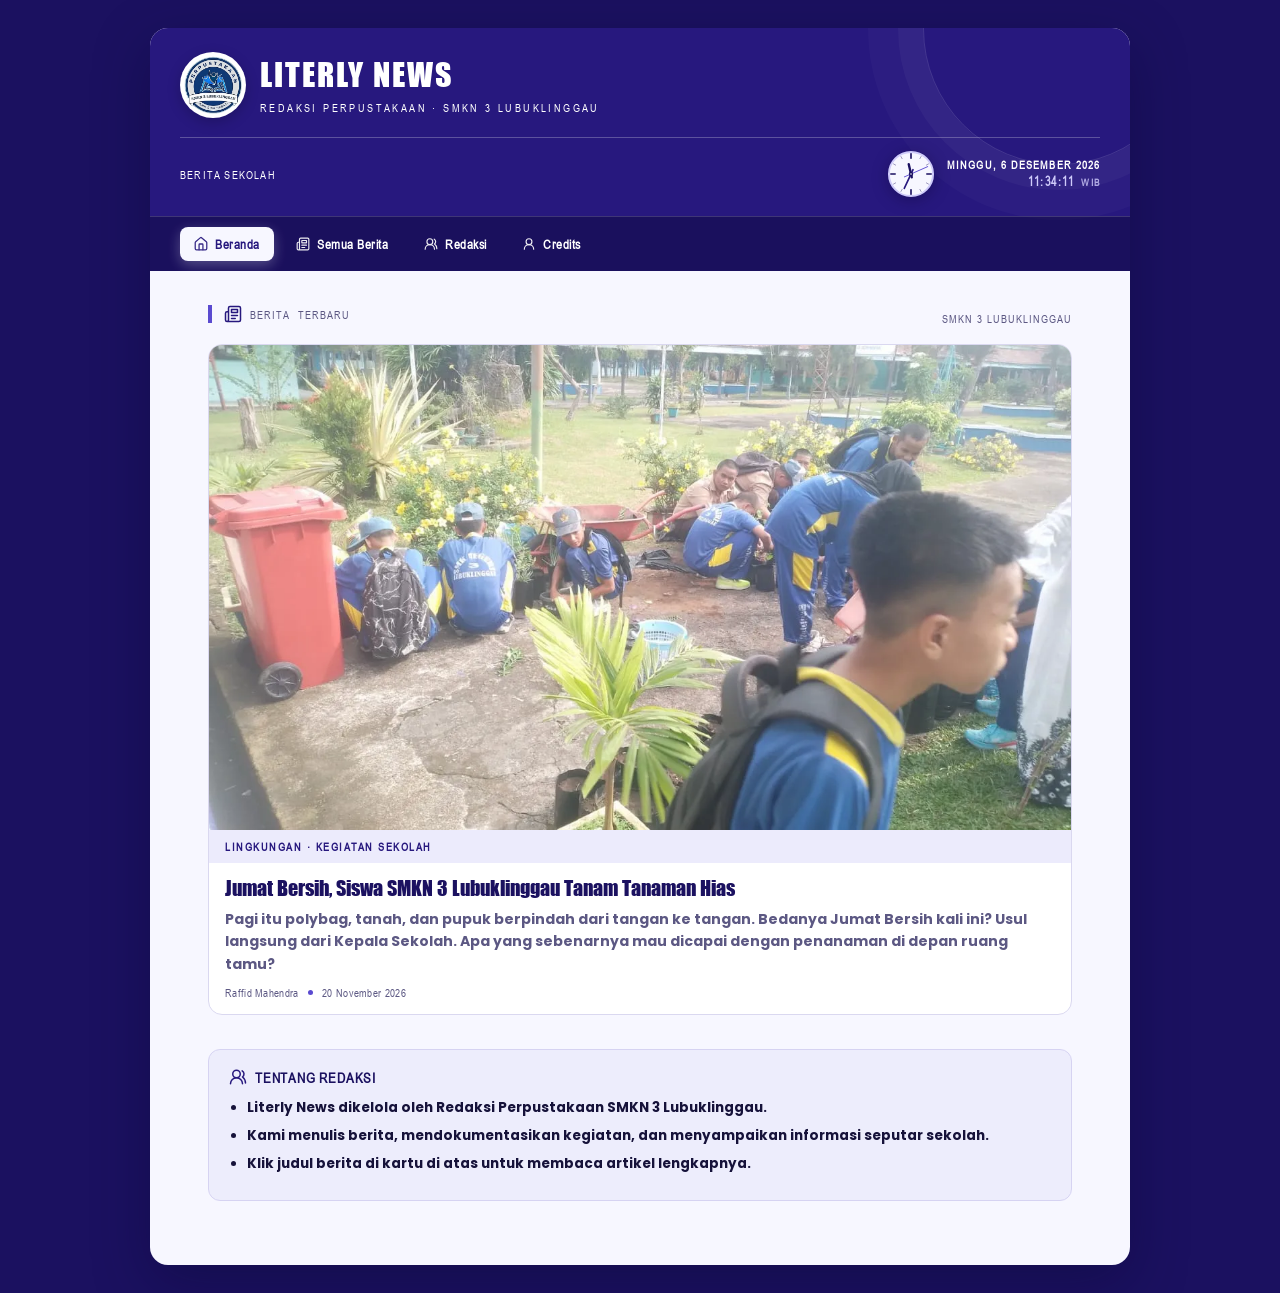
==== commit eb9b4664: "Update RakzVolt project link and reference" ====
--- a/index.html
+++ b/index.html
@@ -1284,7 +1284,7 @@
 
         <div class="rzp-projects reveal" style="--reveal-delay:.3s">
           <a href="https://github.com/RakzVolt/Crates-Add-ons" target="_blank" rel="noopener"><img data-rz="project-crates-add-ons-light.svg" width="412" height="232" decoding="async" src="assets/credits/rakzvolt/project-crates-add-ons-light.svg" alt="Crates-Add-ons"></a>
-          <a href="https://github.com/RakzVolt/RakzVolt" target="_blank" rel="noopener"><img data-rz="project-rakamc2-light.svg" width="412" height="232" decoding="async" src="assets/credits/rakzvolt/project-rakamc2-light.svg" alt="RakzVolt"></a>
+          <a href="https://github.com/RakzVolt/RakzVolt" target="_blank" rel="noopener"><img data-rz="project-rakzvolt-light.svg" width="412" height="232" decoding="async" src="assets/credits/rakzvolt/project-rakzvolt-light.svg" alt="RakzVolt"></a>
           <a href="https://github.com/RakzVolt/myhtml" target="_blank" rel="noopener"><img data-rz="project-myhtml-light.svg" width="412" height="232" decoding="async" src="assets/credits/rakzvolt/project-myhtml-light.svg" alt="myhtml"></a>
           <a href="https://github.com/RakzVolt/One-Line-Solver" target="_blank" rel="noopener"><img data-rz="project-one-line-solver-light.svg" width="412" height="232" decoding="async" src="assets/credits/rakzvolt/project-one-line-solver-light.svg" alt="One-Line-Solver"></a>
         </div>
@@ -1657,7 +1657,7 @@
 var RZ_CACHE_KEY = 'rz-live-v2';
 var RZ_REPO_FILES = {
   'project-crates-add-ons-light.svg': 'Crates-Add-ons',
-  'project-rakamc2-light.svg': 'RakzVolt',
+  'project-rakzvolt-light.svg': 'RakzVolt',
   'project-myhtml-light.svg': 'myhtml',
   'project-one-line-solver-light.svg': 'One-Line-Solver'
 };
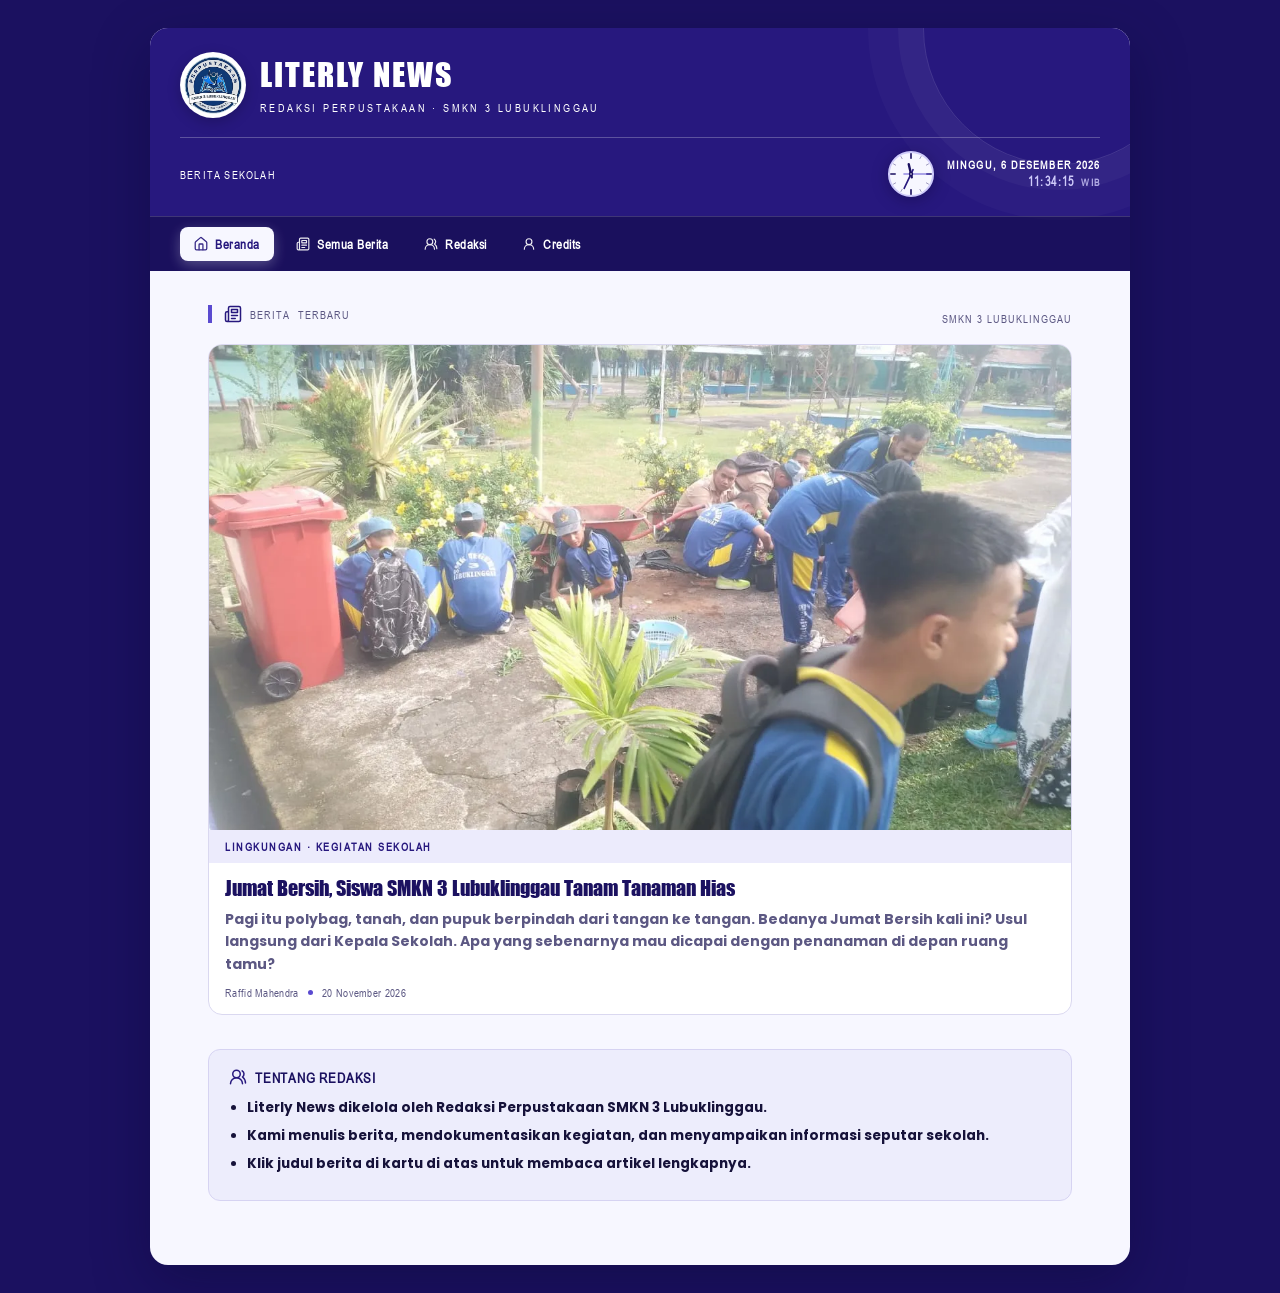
==== commit 8caf19aa: "Change favicon and Open Graph image formats Updated image links for icons and Open Graph metadata." ====
--- a/index.html
+++ b/index.html
@@ -10,29 +10,29 @@
 <meta name="author" content="Redaksi Perpustakaan SMKN 3 Lubuklinggau">
 <meta name="robots" content="index, follow">
 <link rel="canonical" href="https://literlynews.my.id/">
-<link rel="icon" type="image/webp" href="assets/logo.webp">
-<link rel="apple-touch-icon" href="assets/logo.webp">
-<link rel="shortcut icon" href="assets/logo.webp">
+<link rel="icon" type="image/png" href="assets/logo.png">
+<link rel="apple-touch-icon" href="assets/logo.png">
+<link rel="shortcut icon" href="assets/logo.png">
 <meta property="og:type" content="website">
 <meta property="og:site_name" content="Literly News">
 <meta property="og:locale" content="id_ID">
 <meta property="og:title" content="Literly News">
 <meta property="og:description" content="Media berita Redaksi Perpustakaan SMKN 3 Lubuklinggau: liputan kegiatan sekolah, dokumentasi, dan informasi terbaru.">
-<meta property="og:image" content="https://literlynews.my.id/assets/banner-utama.webp">
+<meta property="og:image" content="https://literlynews.my.id/assets/banner-utama.png">
 <meta property="og:image:width" content="1200">
 <meta property="og:image:height" content="650">
 <meta property="og:url" content="https://literlynews.my.id/">
 <meta name="twitter:card" content="summary_large_image">
 <meta name="twitter:title" content="Literly News">
 <meta name="twitter:description" content="Media berita Redaksi Perpustakaan SMKN 3 Lubuklinggau: liputan kegiatan sekolah, dokumentasi, dan informasi terbaru.">
-<meta name="twitter:image" content="https://literlynews.my.id/assets/banner.webp">
+<meta name="twitter:image" content="https://literlynews.my.id/assets/banner.png">
 <script type="application/ld+json">
 {
   "@context": "https://schema.org",
   "@type": "NewsMediaOrganization",
   "name": "Literly News",
   "url": "https://literlynews.my.id",
-  "logo": "https://literlynews.my.id/assets/logo.webp",
+  "logo": "https://literlynews.my.id/assets/logo.png",
   "parentOrganization": {
     "@type": "EducationalOrganization",
     "name": "SMKN 3 Lubuklinggau"
